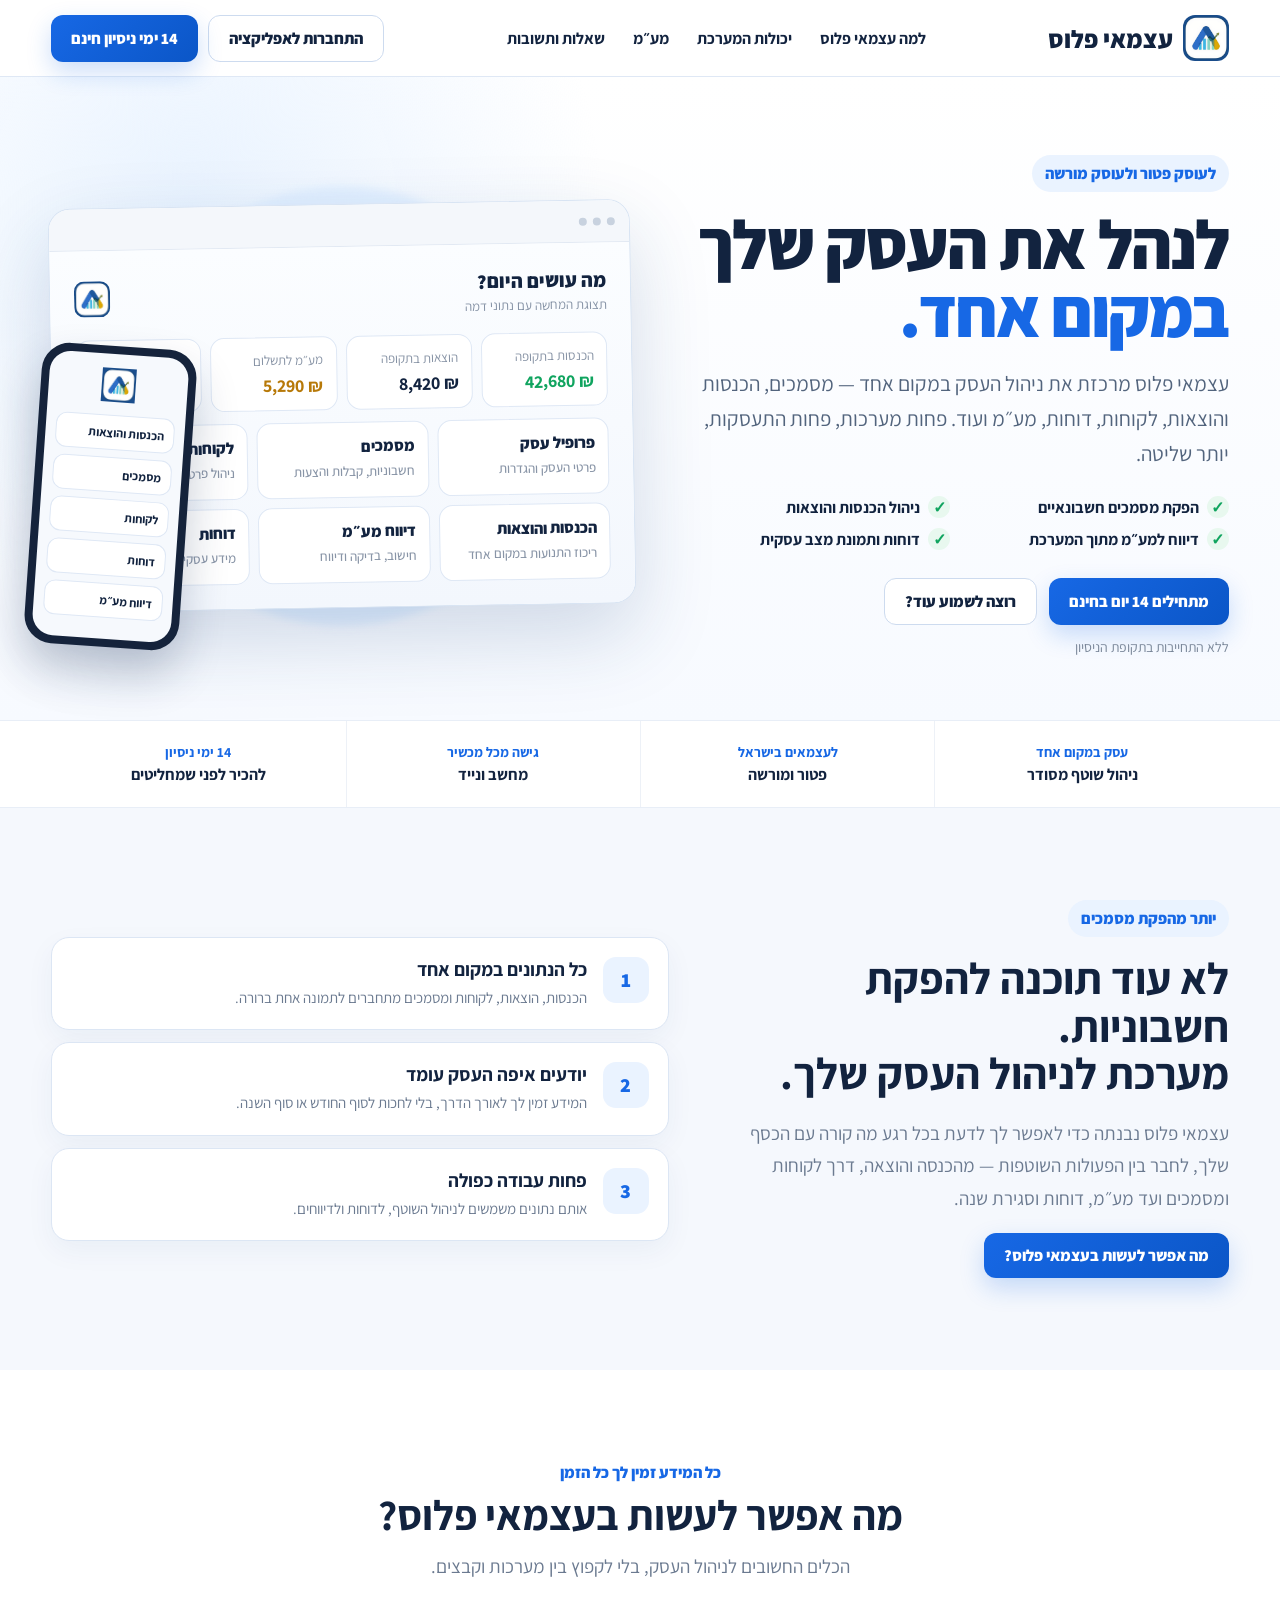
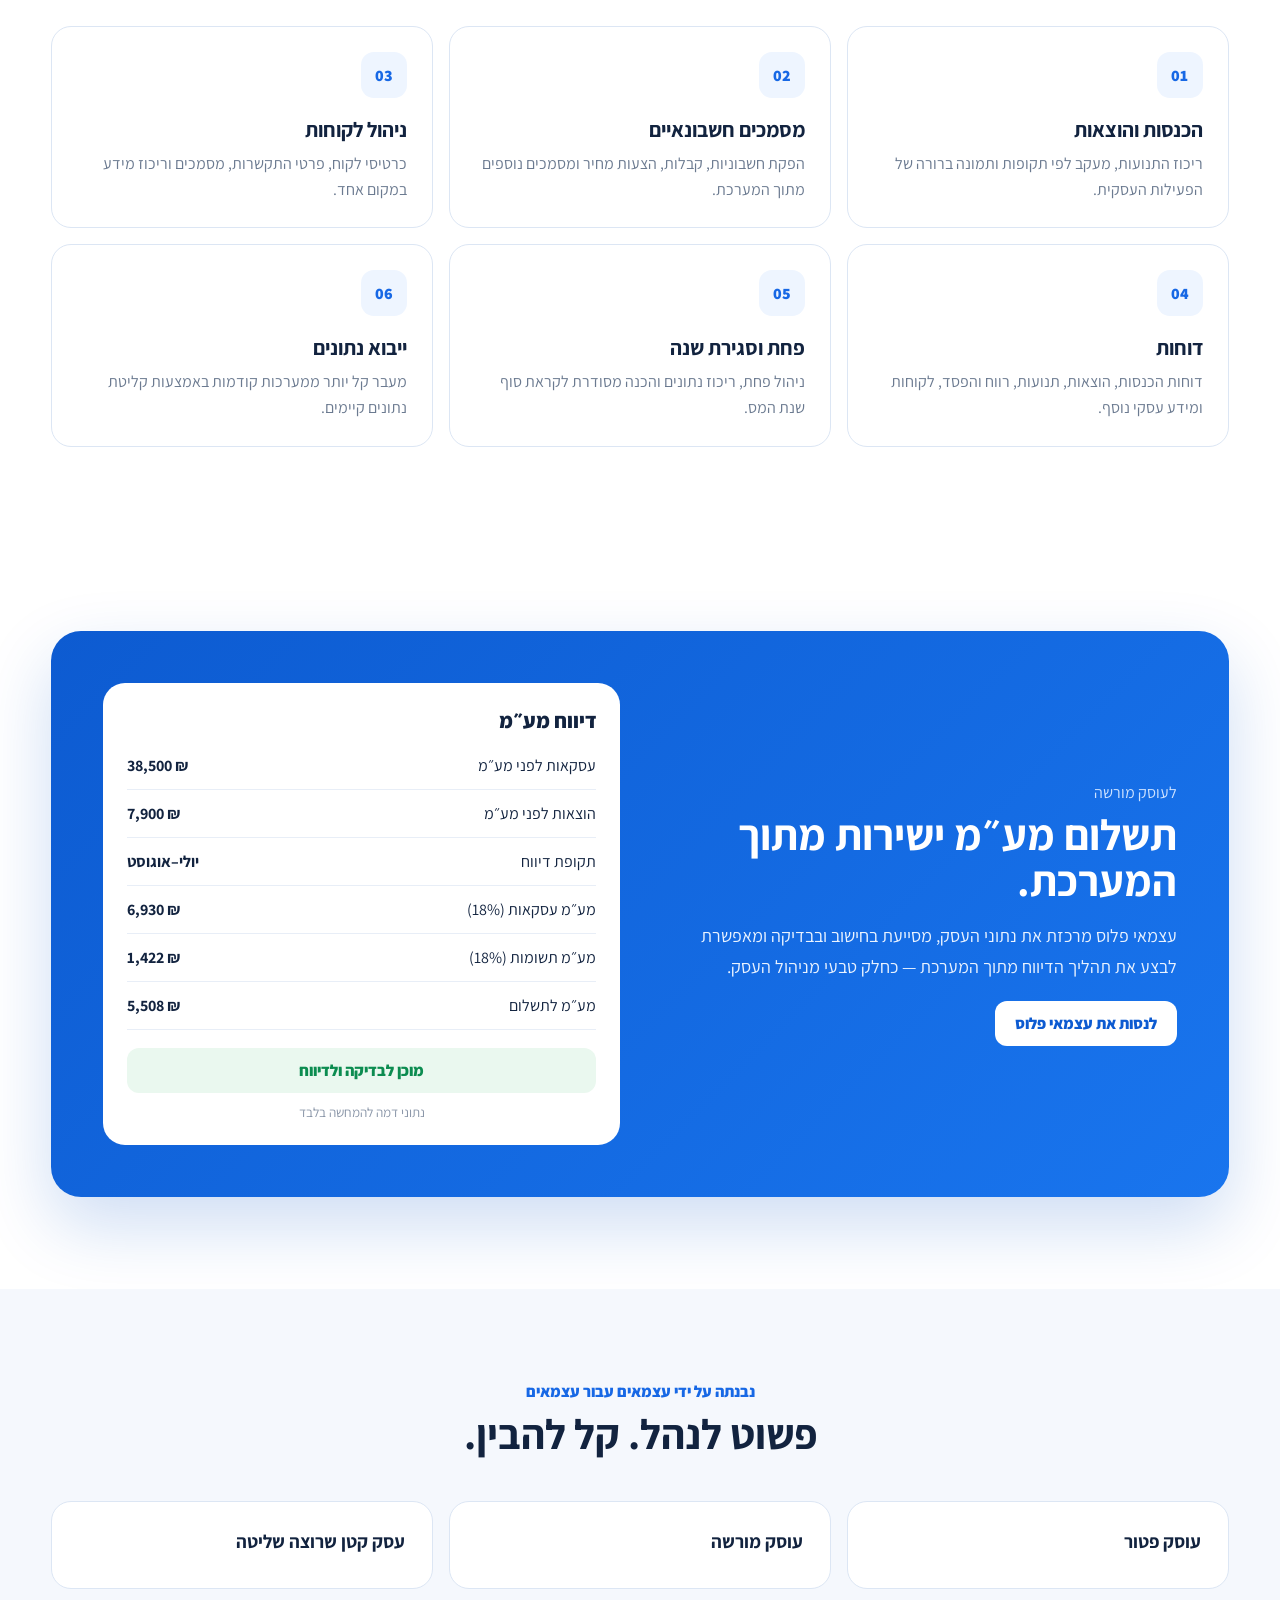
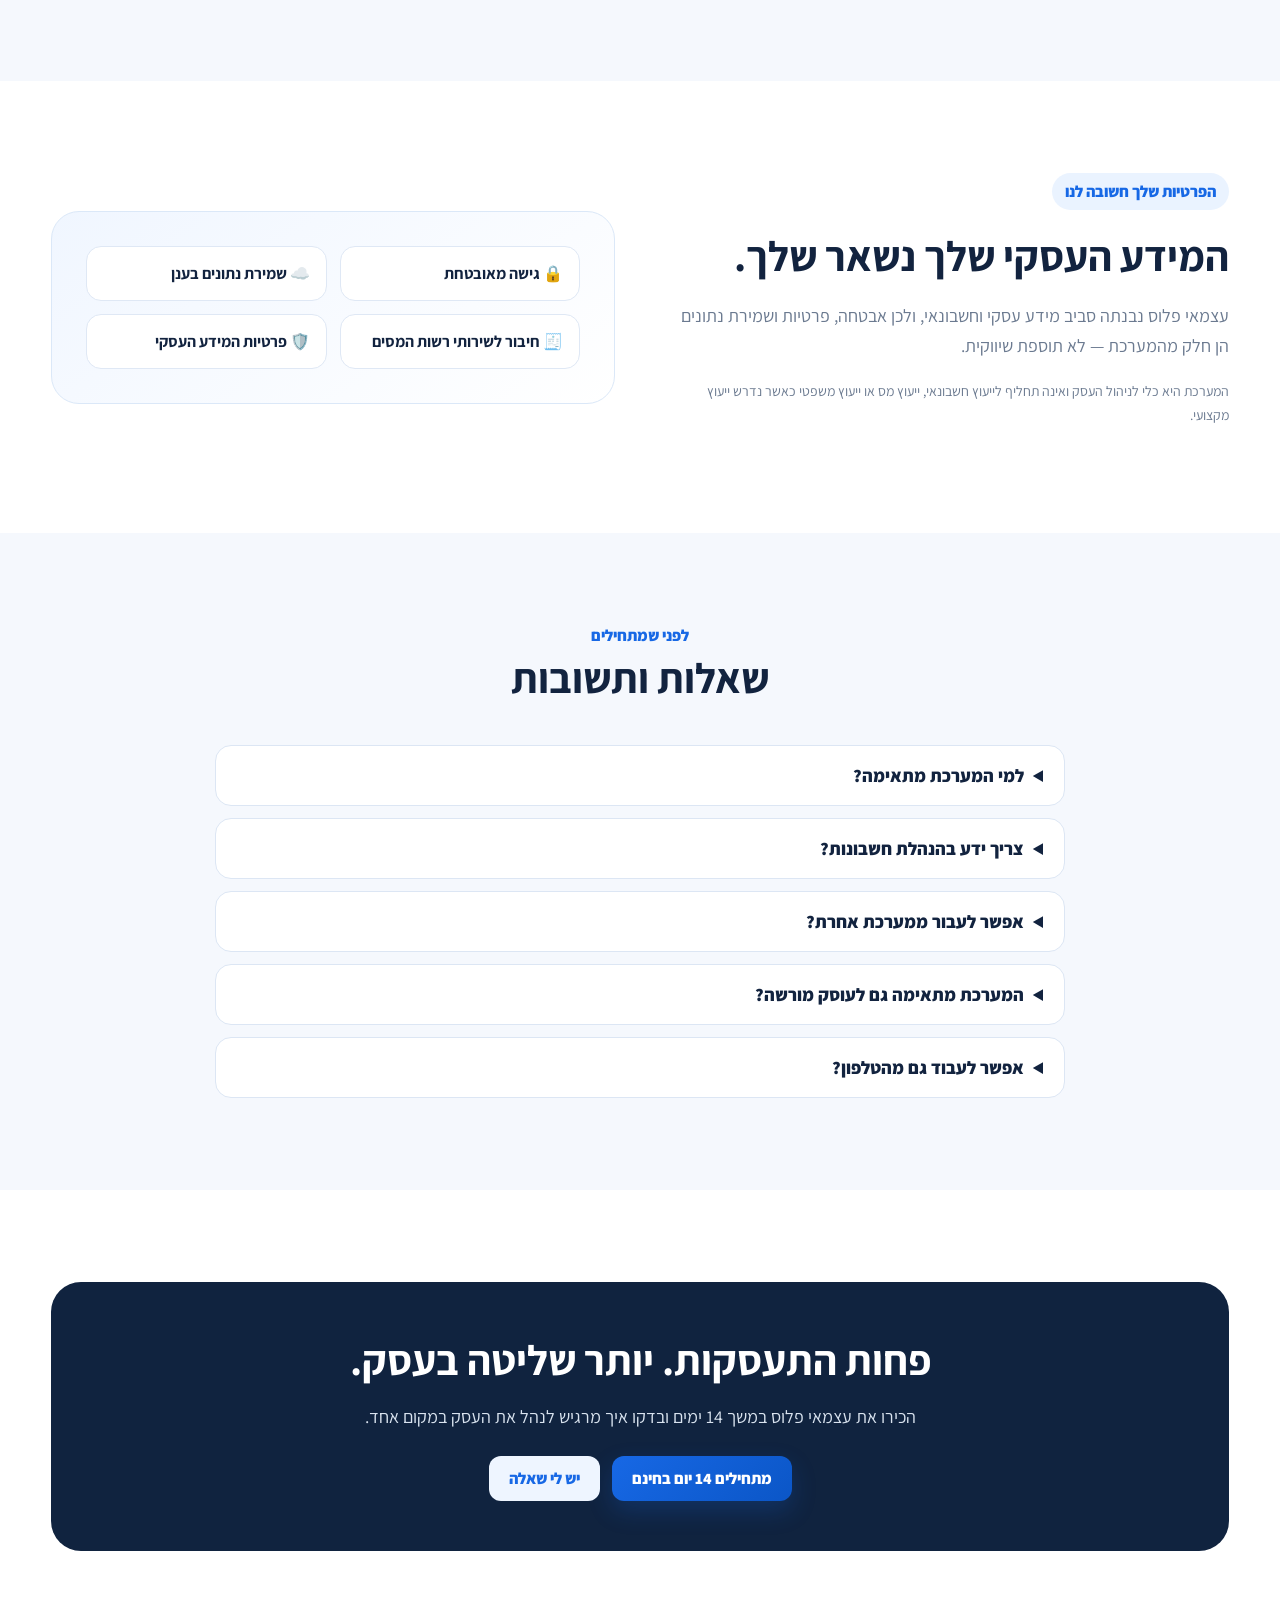
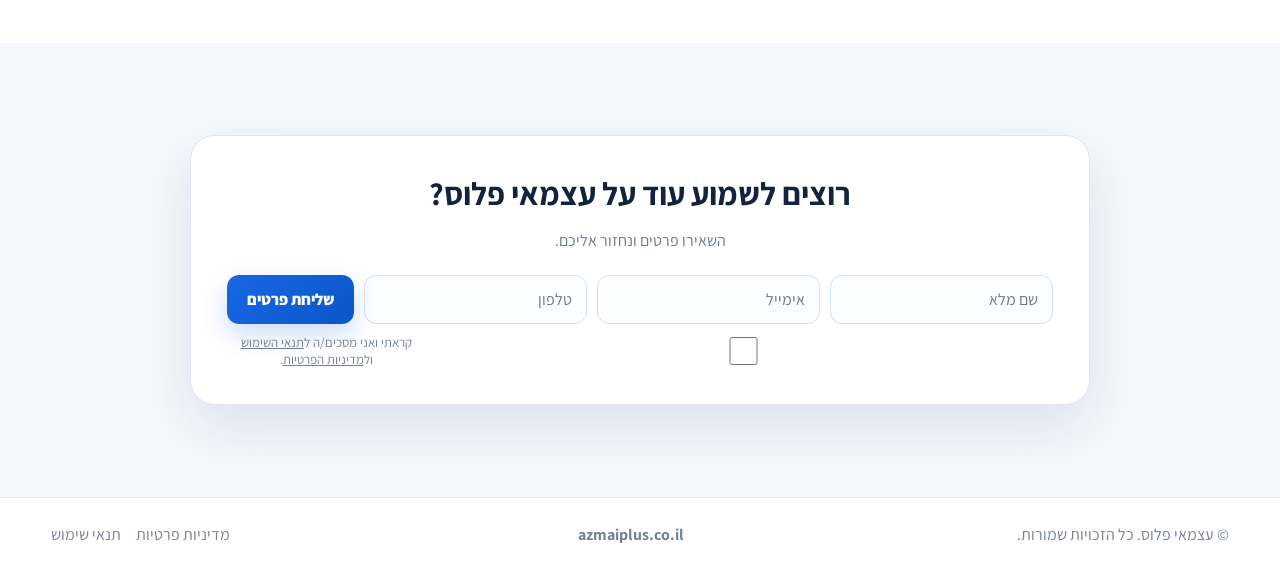
==== index.html @ 8a8e5b95 "Update index.html" ====
<!DOCTYPE html>
<html lang="he" dir="rtl">
<head>
  <meta charset="UTF-8" />
  <meta name="viewport" content="width=device-width, initial-scale=1.0" />
  <title>עצמאי פלוס | לנהל את העסק במקום אחד</title>
  <meta name="description" content="עצמאי פלוס היא מערכת לניהול העסק לעצמאים: הכנסות והוצאות, מסמכים, לקוחות, דוחות, מע״מ, פחת וסגירת שנה — במקום אחד." />
  <link rel="icon" type="image/png" href="assets/azmaiplus-logo.png" />
  <link rel="apple-touch-icon" href="assets/azmaiplus-logo.png" />
  <style>
    @import url('https://fonts.googleapis.com/css2?family=Assistant:wght@400;500;600;700;800&display=swap');
    :root{--blue:#1768e5;--blue2:#0b56c7;--navy:#12233f;--muted:#6b7a90;--bg:#f5f8fd;--soft:#eef5ff;--line:#dce6f4;--green:#10a45f;--yellow:#f5b51b;--white:#fff;--shadow:0 22px 60px rgba(24,65,125,.12);--radius:24px}
    *{box-sizing:border-box} html{scroll-behavior:smooth} body{margin:0;font-family:"Assistant",Arial,sans-serif;color:var(--navy);background:#fff} a{text-decoration:none;color:inherit} button,input{font:inherit}.container{width:min(1180px,92%);margin:auto}
    header{position:sticky;top:0;z-index:40;background:rgba(255,255,255,.94);backdrop-filter:blur(14px);border-bottom:1px solid rgba(220,230,244,.9)}
    .nav{height:76px;display:flex;align-items:center;justify-content:space-between;gap:22px}.brand{display:flex;align-items:center;gap:10px;font-size:25px;font-weight:800}.brand img{width:46px;height:46px;border-radius:12px}.nav-links{display:flex;gap:28px;font-weight:700}.nav-actions{display:flex;gap:10px}.btn{border:0;border-radius:12px;padding:12px 20px;font-weight:800;display:inline-flex;align-items:center;justify-content:center;cursor:pointer;transition:.2s}.btn:hover{transform:translateY(-1px)}.btn-blue{background:linear-gradient(135deg,var(--blue),var(--blue2));color:#fff;box-shadow:0 10px 24px rgba(23,104,229,.22)}.btn-outline{border:1px solid #cddbef;background:#fff;color:var(--navy)}.btn-light{background:#eef5ff;color:var(--blue)}
    .hero{padding:78px 0 64px;background:radial-gradient(circle at 15% 20%,#e9f3ff 0,transparent 34%),linear-gradient(180deg,#fff,#f7faff)}.hero-grid{display:grid;grid-template-columns:1fr 1.08fr;align-items:center;gap:56px}.eyebrow{display:inline-flex;padding:8px 13px;border-radius:999px;background:#eaf3ff;color:var(--blue);font-weight:800;margin-bottom:18px}.hero h1{font-size:clamp(46px,5.4vw,76px);line-height:.98;letter-spacing:-1.7px;margin:0 0 22px;font-weight:800}.hero h1 span{color:var(--blue)}.lead{font-size:21px;line-height:1.65;color:#52647d;margin:0 0 24px;max-width:650px}.hero-points{display:grid;grid-template-columns:1fr 1fr;gap:10px 18px;margin:25px 0}.hero-points div{font-weight:700}.hero-points div:before{content:"✓";display:inline-grid;place-items:center;width:22px;height:22px;border-radius:50%;background:#e8f8ef;color:var(--green);margin-left:8px}.hero-actions{display:flex;gap:12px;flex-wrap:wrap;margin-top:28px}.micro{font-size:14px;color:#7a8799;margin-top:13px}
    .product-stage{position:relative;min-height:490px;display:grid;place-items:center}.glow{position:absolute;width:440px;height:440px;border-radius:50%;background:#dcecff;filter:blur(4px);opacity:.75}.browser{position:relative;width:100%;background:#fff;border:1px solid #d8e4f3;border-radius:22px;box-shadow:0 32px 80px rgba(27,65,121,.18);overflow:hidden;transform:rotate(-1deg)}.browser-top{height:42px;background:#f4f7fb;border-bottom:1px solid #e2e9f3;display:flex;align-items:center;gap:6px;padding:0 14px}.dot{width:8px;height:8px;border-radius:50%;background:#c8d2df}.app-demo{padding:24px;background:linear-gradient(180deg,#fbfdff,#f3f7fd)}.app-head{display:flex;justify-content:space-between;align-items:center;margin-bottom:18px}.app-title{font-size:20px;font-weight:800}.app-logo{width:36px;height:36px;border-radius:10px}.stats{display:grid;grid-template-columns:repeat(4,1fr);gap:9px;margin-bottom:12px}.stat,.demo-card{background:#fff;border:1px solid #dfe8f5;border-radius:14px;padding:13px}.stat small{display:block;color:#8793a5;margin-bottom:5px}.stat strong{font-size:18px}.green{color:var(--green)}.orange{color:#b77908}.demo-grid{display:grid;grid-template-columns:repeat(3,1fr);gap:9px}.demo-card{min-height:76px;font-weight:800}.demo-card small{display:block;font-weight:500;color:#8995a7;margin-top:5px}.phone{position:absolute;left:-18px;bottom:4px;width:155px;background:#15233b;border-radius:28px;padding:8px;box-shadow:0 24px 45px rgba(20,43,80,.24);transform:rotate(4deg)}.phone-screen{background:#f6f9fd;border-radius:21px;padding:14px 10px;min-height:285px}.phone-logo{width:34px;display:block;margin:0 auto 13px}.phone-card{background:#fff;border:1px solid #dfe8f5;border-radius:11px;padding:9px;margin:7px 0;font-size:12px;font-weight:700}
    .trust-strip{border-top:1px solid #e8eef7;border-bottom:1px solid #e8eef7;background:#fff}.trust-grid{display:grid;grid-template-columns:repeat(4,1fr)}.trust-item{padding:22px 16px;text-align:center;font-weight:700;border-left:1px solid #edf1f7}.trust-item:last-child{border-left:0}.trust-item b{display:block;color:var(--blue);font-size:14px;margin-bottom:3px}
    section.content{padding:92px 0}.soft{background:var(--bg)}.section-head{text-align:center;max-width:760px;margin:0 auto 44px}.section-head .kicker{color:var(--blue);font-weight:800}.section-head h2{font-size:42px;line-height:1.12;margin:8px 0 13px}.section-head p{font-size:19px;line-height:1.65;color:var(--muted);margin:0}
    .difference{display:grid;grid-template-columns:.9fr 1.1fr;gap:55px;align-items:center}.difference h2{font-size:44px;line-height:1.08;margin:0 0 18px}.difference p{font-size:19px;color:var(--muted);line-height:1.7}.flow{display:grid;gap:12px}.flow-item{display:flex;gap:16px;align-items:flex-start;padding:19px;background:#fff;border:1px solid var(--line);border-radius:18px;box-shadow:0 10px 28px rgba(23,66,127,.05)}.flow-icon{width:46px;height:46px;flex:0 0 46px;border-radius:13px;background:#eaf3ff;color:var(--blue);display:grid;place-items:center;font-size:20px;font-weight:800}.flow-item h3{margin:0 0 4px;font-size:19px}.flow-item p{margin:0;font-size:15px}
    .features-grid{display:grid;grid-template-columns:repeat(3,1fr);gap:16px}.feature{background:#fff;border:1px solid var(--line);border-radius:20px;padding:25px;min-height:175px;transition:.2s}.feature:hover{transform:translateY(-3px);box-shadow:0 18px 40px rgba(25,68,130,.09)}.feature-icon{width:46px;height:46px;border-radius:13px;background:#eef5ff;color:var(--blue);display:grid;place-items:center;font-weight:800;margin-bottom:18px}.feature h3{margin:0 0 8px;font-size:21px}.feature p{margin:0;color:var(--muted);line-height:1.6}
    .vat{background:linear-gradient(135deg,#0d5bd1,#1975ee);color:#fff;border-radius:30px;padding:52px;display:grid;grid-template-columns:1fr 1fr;gap:40px;align-items:center;box-shadow:0 28px 70px rgba(11,86,199,.2)}.vat .kicker{color:#cfe3ff}.vat h2{font-size:43px;line-height:1.08;margin:8px 0 16px}.vat p{font-size:18px;line-height:1.7;color:#eaf3ff}.vat-card{background:#fff;color:var(--navy);border-radius:22px;padding:24px}.vat-row{display:flex;justify-content:space-between;padding:13px 0;border-bottom:1px solid #e8eef7}.vat-row:last-child{border:0}.vat-status{margin-top:18px;padding:12px;border-radius:12px;background:#eaf8ef;color:#0c8c50;font-weight:800;text-align:center}
    .audience{display:grid;grid-template-columns:repeat(3,1fr);gap:16px}.audience-card{padding:27px;border:1px solid var(--line);border-radius:20px;background:#fff}.audience-card h3{margin:0 0 8px}.audience-card p{color:var(--muted);line-height:1.6;margin:0}
    .security{display:grid;grid-template-columns:1fr 1fr;gap:50px;align-items:center}.security-panel{background:linear-gradient(145deg,#f0f6ff,#fff);border:1px solid #dbe8f8;border-radius:28px;padding:34px}.security-list{display:grid;grid-template-columns:1fr 1fr;gap:13px}.security-pill{background:#fff;border:1px solid #dfe8f5;border-radius:15px;padding:16px;font-weight:700}.security h2{font-size:42px;margin:0 0 15px}.security p{font-size:18px;line-height:1.7;color:var(--muted)}
    .faq-list{max-width:850px;margin:auto;display:grid;gap:12px}.faq-list details{background:#fff;border:1px solid var(--line);border-radius:16px;padding:18px 21px}.faq-list summary{cursor:pointer;font-size:18px;font-weight:800}.faq-list p{color:var(--muted);line-height:1.65;margin-bottom:0}
    .cta{background:#10233f;color:#fff;border-radius:30px;padding:50px;text-align:center}.cta h2{font-size:42px;margin:0 0 12px}.cta p{color:#d9e3ef;font-size:18px}.cta .hero-actions{justify-content:center}
    .lead-box{max-width:900px;margin:auto;background:#fff;border:1px solid var(--line);border-radius:25px;padding:36px;box-shadow:var(--shadow);text-align:center}.lead-box h2{font-size:32px;margin:0 0 8px}.lead-box p{color:var(--muted)}.form{display:grid;grid-template-columns:1fr 1fr 1fr auto;gap:10px;margin-top:24px}.form input{width:100%;border:1px solid #d6e1ef;border-radius:12px;padding:13px 14px;background:#fbfdff}.consent{grid-column:1/-1;display:flex;gap:8px;justify-content:center;font-size:13px;color:#738198}.consent a{text-decoration:underline;cursor:pointer}.form-status{grid-column:1/-1;display:none;padding:12px;border-radius:10px}.ok{background:#eaf8ef;color:#087844}.err{background:#fff0f0;color:#b42929}
    footer{border-top:1px solid #e5ecf5;padding:26px 0;color:#748195}.footer-row{display:flex;justify-content:space-between;align-items:center;gap:20px}.footer-row a{margin-right:15px;cursor:pointer}
    .modal{position:fixed;inset:0;background:rgba(10,25,50,.55);display:none;align-items:center;justify-content:center;padding:20px;z-index:100}.modal.open{display:flex}.modal-box{background:#fff;width:min(820px,96%);max-height:88vh;overflow:auto;border-radius:20px;padding:28px}.modal-top{display:flex;justify-content:space-between;align-items:center;border-bottom:1px solid #e4eaf2;padding-bottom:12px}.close{border:0;background:#edf2f8;width:36px;height:36px;border-radius:50%;font-size:24px;cursor:pointer}.legal{line-height:1.75;color:#43536a}.legal h3{color:var(--navy);margin-top:24px}
    @media(max-width:900px){.nav-links{display:none}.nav-actions .btn-outline{display:none}.hero{padding-top:48px}.hero-grid,.difference,.vat,.security{grid-template-columns:1fr}.hero-text{text-align:center}.hero-points{max-width:560px;margin:24px auto;text-align:right}.hero-actions{justify-content:center}.product-stage{min-height:420px}.features-grid,.audience{grid-template-columns:1fr 1fr}.trust-grid{grid-template-columns:1fr 1fr}.trust-item:nth-child(2){border-left:0}.form{grid-template-columns:1fr 1fr}.form button{grid-column:1/-1}.phone{left:2px}.vat{padding:36px}.section-head h2,.difference h2,.vat h2,.security h2{font-size:36px}}
    @media(max-width:600px){.container{width:min(94%,1180px)}.nav{height:68px}.brand span{display:none}.brand img{width:42px;height:42px}.nav-actions .btn-blue{font-size:14px;padding:10px 13px}.hero h1{font-size:46px}.lead{font-size:18px}.hero-points{grid-template-columns:1fr}.browser{transform:none}.product-stage{min-height:365px}.phone{width:120px;bottom:-10px}.phone-screen{min-height:220px}.stats{grid-template-columns:1fr 1fr}.demo-grid{grid-template-columns:1fr 1fr}.demo-card:nth-child(3){display:none}.trust-grid,.features-grid,.audience,.security-list{grid-template-columns:1fr}.trust-item{border-left:0;border-bottom:1px solid #edf1f7}.form{grid-template-columns:1fr}.form button{grid-column:auto}.consent{grid-column:auto}.cta,.lead-box{padding:28px 20px}.cta h2{font-size:34px}.section-head h2{font-size:34px}section.content{padding:68px 0}.footer-row{flex-direction:column;text-align:center}}
  </style>
</head>
<body>
<header>
  <div class="container nav">
    <a class="brand" href="#"><img src="assets/azmaiplus-logo.png" alt="עצמאי פלוס"><span>עצמאי פלוס</span></a>
    <nav class="nav-links"><a href="#why">למה עצמאי פלוס</a><a href="#features">יכולות המערכת</a><a href="#vat">מע״מ</a><a href="#faq">שאלות ותשובות</a></nav>
    <div class="nav-actions"><a class="btn btn-outline" href="https://app.azmaiplus.co.il">התחברות לאפליקציה</a><a class="btn btn-blue" href="https://app.azmaiplus.co.il">14 ימי ניסיון חינם</a></div>
  </div>
</header>

<main>
<section class="hero">
  <div class="container hero-grid">
    <div class="hero-text">
      <div class="eyebrow">לעוסק פטור ולעוסק מורשה</div>
      <h1>לנהל את העסק שלך<br><span>במקום אחד.</span></h1>
      <p class="lead">עצמאי פלוס מרכזת את ניהול העסק במקום אחד — מסמכים, הכנסות והוצאות, לקוחות, דוחות, מע״מ ועוד. פחות מערכות, פחות התעסקות, יותר שליטה.</p>
      <div class="hero-points"><div>הפקת מסמכים חשבונאיים</div><div>ניהול הכנסות והוצאות</div><div>דיווח למע״מ מתוך המערכת</div><div>דוחות ותמונת מצב עסקית</div></div>
      <div class="hero-actions"><a class="btn btn-blue" href="https://app.azmaiplus.co.il">מתחילים 14 יום בחינם</a><a class="btn btn-outline" href="#contact">רוצה לשמוע עוד?</a></div>
      <div class="micro">ללא התחייבות בתקופת הניסיון</div>
    </div>
    <div class="product-stage">
      <div class="glow"></div>
      <div class="browser">
        <div class="browser-top"><i class="dot"></i><i class="dot"></i><i class="dot"></i></div>
        <div class="app-demo">
          <div class="app-head"><div><div class="app-title">מה עושים היום?</div><small style="color:#8592a5">תצוגת המחשה עם נתוני דמה</small></div><img class="app-logo" src="assets/azmaiplus-logo.png" alt=""></div>
          <div class="stats"><div class="stat"><small>הכנסות בתקופה</small><strong class="green">₪ 42,680</strong></div><div class="stat"><small>הוצאות בתקופה</small><strong>₪ 8,420</strong></div><div class="stat"><small>מע״מ לתשלום</small><strong class="orange">₪ 5,290</strong></div><div class="stat"><small>רווח משוער</small><strong class="green">₪ 34,260</strong></div></div>
          <div class="demo-grid"><div class="demo-card">פרופיל עסק<small>פרטי העסק והגדרות</small></div><div class="demo-card">מסמכים<small>חשבוניות, קבלות והצעות</small></div><div class="demo-card">לקוחות<small>ניהול פרטים ומסמכים</small></div><div class="demo-card">הכנסות והוצאות<small>ריכוז התנועות במקום אחד</small></div><div class="demo-card">דיווח מע״מ<small>חישוב, בדיקה ודיווח</small></div><div class="demo-card">דוחות<small>מידע עסקי להחלטות</small></div></div>
        </div>
      </div>
      <div class="phone"><div class="phone-screen"><img class="phone-logo" src="assets/azmaiplus-logo.png" alt=""><div class="phone-card">הכנסות והוצאות</div><div class="phone-card">מסמכים</div><div class="phone-card">לקוחות</div><div class="phone-card">דוחות</div><div class="phone-card">דיווח מע״מ</div></div></div>
    </div>
  </div>
</section>

<div class="trust-strip"><div class="container trust-grid"><div class="trust-item"><b>עסק במקום אחד</b>ניהול שוטף מסודר</div><div class="trust-item"><b>לעצמאים בישראל</b>פטור ומורשה</div><div class="trust-item"><b>גישה מכל מכשיר</b>מחשב ונייד</div><div class="trust-item"><b>14 ימי ניסיון</b>להכיר לפני שמחליטים</div></div></div>

<section id="why" class="content soft"><div class="container difference">
  <div><div class="eyebrow">יותר מהפקת מסמכים</div><h2>לא עוד תוכנה להפקת חשבוניות.<br>מערכת לניהול העסק שלך.</h2><p>עצמאי פלוס נבנתה כדי לאפשר לך לדעת בכל רגע מה קורה עם הכסף שלך, לחבר בין הפעולות השוטפות — מהכנסה והוצאה, דרך לקוחות ומסמכים ועד מע״מ, דוחות וסגירת שנה.</p><a class="btn btn-blue" href="#features">מה אפשר לעשות בעצמאי פלוס?</a></div>
  <div class="flow"><div class="flow-item"><div class="flow-icon">1</div><div><h3>כל הנתונים במקום אחד</h3><p>הכנסות, הוצאות, לקוחות ומסמכים מתחברים לתמונה אחת ברורה.</p></div></div><div class="flow-item"><div class="flow-icon">2</div><div><h3>יודעים איפה העסק עומד</h3><p>המידע זמין לך לאורך הדרך, בלי לחכות לסוף החודש או סוף השנה.</p></div></div><div class="flow-item"><div class="flow-icon">3</div><div><h3>פחות עבודה כפולה</h3><p>אותם נתונים משמשים לניהול השוטף, לדוחות ולדיווחים.</p></div></div></div>
</div></section>

<section id="features" class="content"><div class="container">
  <div class="section-head"><div class="kicker">כל המידע זמין לך כל הזמן</div><h2>מה אפשר לעשות בעצמאי פלוס?</h2><p>הכלים החשובים לניהול העסק, בלי לקפוץ בין מערכות וקבצים.</p></div>
  <div class="features-grid">
    <div class="feature"><div class="feature-icon">01</div><h3>הכנסות והוצאות</h3><p>ריכוז התנועות, מעקב לפי תקופות ותמונה ברורה של הפעילות העסקית.</p></div>
    <div class="feature"><div class="feature-icon">02</div><h3>מסמכים חשבונאיים</h3><p>הפקת חשבוניות, קבלות, הצעות מחיר ומסמכים נוספים מתוך המערכת.</p></div>
    <div class="feature"><div class="feature-icon">03</div><h3>ניהול לקוחות</h3><p>כרטיסי לקוח, פרטי התקשרות, מסמכים וריכוז מידע במקום אחד.</p></div>
    <div class="feature"><div class="feature-icon">04</div><h3>דוחות</h3><p>דוחות הכנסות, הוצאות, תנועות, רווח והפסד, לקוחות ומידע עסקי נוסף.</p></div>
    <div class="feature"><div class="feature-icon">05</div><h3>פחת וסגירת שנה</h3><p>ניהול פחת, ריכוז נתונים והכנה מסודרת לקראת סוף שנת המס.</p></div>
    <div class="feature"><div class="feature-icon">06</div><h3>ייבוא נתונים</h3><p>מעבר קל יותר ממערכות קודמות באמצעות קליטת נתונים קיימים.</p></div>
  </div>
</div></section>

<section id="vat" class="content"><div class="container"><div class="vat">
  <div><div class="kicker">לעוסק מורשה</div><h2>תשלום מע״מ ישירות מתוך המערכת.</h2><p>עצמאי פלוס מרכזת את נתוני העסק, מסייעת בחישוב ובבדיקה ומאפשרת לבצע את תהליך הדיווח מתוך המערכת — כחלק טבעי מניהול העסק.</p><a class="btn" style="background:#fff;color:#0d5bd1" href="https://app.azmaiplus.co.il">לנסות את עצמאי פלוס</a></div>
  <div class="vat-card"><div style="font-size:21px;font-weight:800;margin-bottom:8px">דיווח מע״מ</div><div class="vat-row"><span>עסקאות לפני מע״מ</span><strong>₪ 38,500</strong></div><div class="vat-row"><span>הוצאות לפני מע״מ</span><strong>₪ 7,900</strong></div><div class="vat-row"><span>תקופת דיווח</span><strong>יולי–אוגוסט</strong></div><div class="vat-row"><span>מע״מ עסקאות (18%)</span><strong>₪ 6,930</strong></div><div class="vat-row"><span>מע״מ תשומות (18%)</span><strong>₪ 1,422</strong></div><div class="vat-row"><span>מע״מ לתשלום</span><strong>₪ 5,508</strong></div><div class="vat-status">מוכן לבדיקה ולדיווח</div><small style="display:block;color:#8a96a8;text-align:center;margin-top:10px">נתוני דמה להמחשה בלבד</small></div>
</div></div></section>

<section class="content soft"><div class="container">
  <div class="section-head"><div class="kicker">נבנתה על ידי עצמאים עבור עצמאים</div><h2>פשוט לנהל. קל להבין.</h2></div>
  <div class="audience"><div class="audience-card"><h3>עוסק פטור</h3></div><div class="audience-card"><h3>עוסק מורשה</h3></div><div class="audience-card"><h3>עסק קטן שרוצה שליטה</h3></div></div>
</div></section>

<section class="content"><div class="container security">
  <div><div class="eyebrow">הפרטיות שלך חשובה לנו</div><h2>המידע העסקי שלך נשאר שלך.</h2><p>עצמאי פלוס נבנתה סביב מידע עסקי וחשבונאי, ולכן אבטחה, פרטיות ושמירת נתונים הן חלק מהמערכת — לא תוספת שיווקית.</p><p style="font-size:14px">המערכת היא כלי לניהול העסק ואינה תחליף לייעוץ חשבונאי, ייעוץ מס או ייעוץ משפטי כאשר נדרש ייעוץ מקצועי.</p></div>
  <div class="security-panel"><div class="security-list"><div class="security-pill">🔒 גישה מאובטחת</div><div class="security-pill">☁️ שמירת נתונים בענן</div><div class="security-pill">🧾 חיבור לשירותי רשות המסים</div><div class="security-pill">🛡️ פרטיות המידע העסקי</div></div></div>
</div></section>

<section id="faq" class="content soft"><div class="container">
  <div class="section-head"><div class="kicker">לפני שמתחילים</div><h2>שאלות ותשובות</h2></div>
  <div class="faq-list">
    <details><summary>למי המערכת מתאימה?</summary><p>לעוסקים פטורים, עוסקים מורשים ובעלי עסקים קטנים שרוצים לרכז ולנהל את הפעילות העסקית במקום אחד.</p></details>
    <details><summary>צריך ידע בהנהלת חשבונות?</summary><p>המערכת נבנתה בשפה פשוטה כדי לאפשר לעצמאים לנהל את הפעולות השוטפות בצורה ברורה. במקרים שבהם נדרש ייעוץ מקצועי, מומלץ כמובן להיעזר באיש מקצוע מתאים.</p></details>
    <details><summary>אפשר לעבור ממערכת אחרת?</summary><p>כן. עצמאי פלוס כוללת אפשרויות ייבוא שנועדו להקל על מעבר עם נתונים קיימים, במקום להתחיל הכול מחדש.</p></details>
    <details><summary>המערכת מתאימה גם לעוסק מורשה?</summary><p>כן. לצד ניהול הכנסות, הוצאות, לקוחות ומסמכים, קיימים גם כלים המיועדים לעבודה עם מע״מ ודוחות.</p></details>
    <details><summary>אפשר לעבוד גם מהטלפון?</summary><p>כן. המערכת מותאמת לעבודה מהמחשב ומהנייד, כך שאפשר לגשת לעסק גם כשלא יושבים מול המחשב.</p></details>
  </div>
</div></section>

<section class="content"><div class="container"><div class="cta"><h2>פחות התעסקות. יותר שליטה בעסק.</h2><p>הכירו את עצמאי פלוס במשך 14 ימים ובדקו איך מרגיש לנהל את העסק במקום אחד.</p><div class="hero-actions"><a class="btn btn-blue" href="https://app.azmaiplus.co.il">מתחילים 14 יום בחינם</a><a class="btn btn-light" href="#contact">יש לי שאלה</a></div></div></div></section>

<section id="contact" class="content soft"><div class="container"><div class="lead-box">
  <h2>רוצים לשמוע עוד על עצמאי פלוס?</h2><p>השאירו פרטים ונחזור אליכם.</p>
  <form class="form" id="leadForm">
    <input name="name" placeholder="שם מלא" required><input name="email" type="email" placeholder="אימייל" required><input name="phone" placeholder="טלפון"><button class="btn btn-blue" type="submit">שליחת פרטים</button>
    <label class="consent"><input type="checkbox" name="agree" required><span>קראתי ואני מסכים/ה ל<a data-modal="terms">תנאי השימוש</a> ול<a data-modal="privacy">מדיניות הפרטיות</a>.</span></label>
    <div class="form-status ok" id="formOk">הפרטים נשלחו בהצלחה. נחזור אליכם בהקדם.</div><div class="form-status err" id="formErr">לא הצלחנו לשלוח את הפרטים כרגע. אפשר לפנות אלינו במייל: azmaiplusapp@gmail.com</div>
  </form>
</div></div></section>
</main>

<footer><div class="container footer-row"><div>© עצמאי פלוס. כל הזכויות שמורות.</div><strong>azmaiplus.co.il</strong><div><a data-modal="privacy">מדיניות פרטיות</a><a data-modal="terms">תנאי שימוש</a></div></div></footer>

  <div class="modal" id="privacyModal" aria-hidden="true">
    <div class="modal-box">
      <div class="modal-top">
        <h2>מדיניות פרטיות – עצמאי פלוס</h2>
        <button class="close" data-close>×</button>
      </div>

      <div class="legal">
        <p>עודכן לאחרונה: יוני 2026</p>
        <p>עצמאי פלוס מכבדת את פרטיות המשתמשים ופועלת לשמירה על המידע הנמסר באמצעות האתר והאפליקציה.</p>

        <h3>איזה מידע נאסף?</h3>
        <p>בעת השארת פרטים באתר או הרשמה לאפליקציה, ייתכן שנאסוף שם מלא, כתובת דואר אלקטרוני, מספר טלפון, פרטי עסק ומידע הנמסר באופן יזום על ידי המשתמש.</p>
        <p>בנוסף, ייתכן שייאסף מידע טכני כגון כתובת IP, סוג דפדפן, מערכת הפעלה ונתוני שימוש באתר ובאפליקציה.</p>

        <h3>מטרות השימוש במידע</h3>
        <ul>
          <li>יצירת קשר עם מתעניינים בשירות.</li>
          <li>מתן שירותי האפליקציה.</li>
          <li>תמיכה טכנית ושירות לקוחות.</li>
          <li>שיפור חוויית המשתמש.</li>
          <li>עמידה בדרישות חוקיות ורגולטוריות.</li>
        </ul>

        <h3>שמירת מידע</h3>
        <p>המידע נשמר במערכות מאובטחות ובספקי ענן מקובלים, לרבות Firebase ושירותים טכנולוגיים נלווים.</p>

        <h3>העברת מידע לצדדים שלישיים</h3>
        <p>המידע לא יימכר ולא יועבר לגורמים חיצוניים למטרות שיווקיות. ייתכן שייעשה שימוש בספקי שירות חיצוניים לצורך תפעול האתר, האפליקציה, שליחת הודעות או אחסון מידע.</p>

        <h3>אבטחת מידע</h3>
        <p>נעשים מאמצים סבירים ומקובלים לאבטחת המידע, אולם אין אפשרות להבטיח אבטחה מוחלטת.</p>

        <h3>יצירת קשר</h3>
        <p>לשאלות בנושא פרטיות ניתן לפנות אל: azmaiplusapp@gmail.com</p>
      </div>
    </div>
  </div>

  <div class="modal" id="termsModal" aria-hidden="true">
    <div class="modal-box">
      <div class="modal-top">
        <h2>תנאי שימוש – עצמאי פלוס</h2>
        <button class="close" data-close>×</button>
      </div>

      <div class="legal">
        <p>עודכן לאחרונה: יוני 2026</p>
        <p>השימוש באתר ובאפליקציה מהווה הסכמה לתנאי שימוש אלו.</p>

        <h3>מטרת השירות</h3>
        <p>עצמאי פלוס היא מערכת לניהול עסק המיועדת לעוסקים פטורים, עוסקים מורשים ובעלי עסקים קטנים. המערכת מאפשרת ניהול הכנסות והוצאות, הפקת מסמכים חשבונאיים, ניהול לקוחות, מעקב אחר תשלומים והפקת דוחות ונתונים עסקיים.</p>
        <p>המערכת נועדה לסייע בניהול העסק ואינה מהווה ייעוץ חשבונאי, ייעוץ מס, ייעוץ משפטי או תחליף לליווי מקצועי.</p>

        <h3>הרשמה ושימוש במערכת</h3>
        <p>המשתמש מתחייב למסור פרטים נכונים, מלאים ומעודכנים בעת ההרשמה. אין להעביר את פרטי הגישה לחשבון לצדדים שלישיים. המשתמש אחראי לשמירת סיסמתו ולכל פעולה המתבצעת באמצעות חשבונו.</p>

        <h3>תקופת ניסיון</h3>
        <p>המערכת עשויה להציע תקופת ניסיון ללא תשלום. בסיום תקופת הניסיון, הגישה לפעולות מסוימות במערכת עשויה להיות מוגבלת עד להסדרת מנוי בתשלום. הנתונים שהוזנו למערכת יישמרו גם לאחר סיום תקופת הניסיון, בהתאם למדיניות החברה.</p>

        <h3>אחריות המשתמש</h3>
        <ul>
          <li>המשתמש אחראי לנכונות הנתונים שהוזנו למערכת.</li>
          <li>המשתמש אחראי להפקת מסמכים בהתאם להוראות הדין.</li>
          <li>המשתמש אחראי לדיווחים לרשויות המס ולניהול ספרי העסק כנדרש בחוק.</li>
          <li>עצמאי פלוס אינה אחראית לשגיאות שמקורן בנתונים שהוזנו על ידי המשתמש.</li>
        </ul>

        <h3>גיבוי ושמירת נתונים</h3>
        <p>המערכת עושה מאמצים סבירים לשמירה על הנתונים ולאבטחתם. עם זאת, מומלץ למשתמש לשמור עותקים של מסמכים, דוחות ונתונים חשובים. עצמאי פלוס לא תישא באחריות לאובדן מידע שנגרם כתוצאה מתקלה, שימוש שגוי, שינוי חיצוני או נסיבות שאינן בשליטתה.</p>

        <h3>זמינות השירות</h3>
        <p>החברה עושה מאמצים לספק שירות רציף ותקין. ייתכנו הפסקות זמניות עקב תחזוקה, עדכונים, תקלות תקשורת או גורמים שאינם בשליטת החברה.</p>

        <h3>הגבלת אחריות</h3>
        <p>השימוש במערכת נעשה באחריות המשתמש בלבד. עצמאי פלוס לא תישא באחריות לנזקים ישירים או עקיפים, הפסדי רווחים, אובדן נתונים או כל נזק אחר הנובע מהשימוש במערכת או מהסתמכות על הנתונים המוצגים בה.</p>

        <h3>קניין רוחני</h3>
        <p>כל זכויות הקניין הרוחני באתר, באפליקציה, בעיצוב, בתוכן, בקוד ובמערכת שמורות לבעלי עצמאי פלוס. אין להעתיק, לשכפל, להפיץ או לעשות שימוש מסחרי כלשהו ללא אישור מראש ובכתב.</p>

        <h3>סיום שימוש</h3>
        <p>החברה רשאית להגביל או להפסיק גישה למערכת במקרה של שימוש בלתי חוקי, הפרת תנאי שימוש אלו או פגיעה בפעילות המערכת.</p>

        <h3>שינויים בתנאי השימוש</h3>
        <p>עצמאי פלוס רשאית לעדכן את תנאי השימוש מעת לעת. המשך השימוש במערכת לאחר פרסום העדכון יהווה הסכמה לתנאים המעודכנים.</p>

        <h3>יצירת קשר</h3>
        <p>לשאלות, בקשות או פניות ניתן ליצור קשר באמצעות: azmaiplusapp@gmail.com</p>
      </div>
    </div>
  </div>

  <script>
    const modalMap = {
      privacy: document.getElementById('privacyModal'),
      terms: document.getElementById('termsModal')
    };

    document.querySelectorAll('[data-modal]').forEach(el => {
      el.addEventListener('click', () => {
        const modal = modalMap[el.dataset.modal];
        if (modal) {
          modal.classList.add('open');
          modal.setAttribute('aria-hidden','false');
        }
      });
    });

    document.querySelectorAll('[data-close]').forEach(btn => {
      btn.addEventListener('click', () => {
        const modal = btn.closest('.modal');
        modal.classList.remove('open');
        modal.setAttribute('aria-hidden','true');
      });
    });

    document.querySelectorAll('.modal').forEach(modal => {
      modal.addEventListener('click', e => {
        if (e.target === modal) {
          modal.classList.remove('open');
          modal.setAttribute('aria-hidden','true');
        }
      });
    });

    document.getElementById('leadForm').addEventListener('submit', async (e) => {
      e.preventDefault();

      const form = e.currentTarget;
      const ok = document.getElementById('formOk');
      const err = document.getElementById('formErr');

      ok.style.display = 'none';
      err.style.display = 'none';

      const payload = {
        name: form.name.value.trim(),
        email: form.email.value.trim(),
        phone: form.phone.value.trim(),
        source: window.location.hostname || 'azmaiplus.co.il'
      };

      try {
        const res = await fetch('/api/lead', {
          method: 'POST',
          headers: {'Content-Type':'application/json'},
          body: JSON.stringify(payload)
        });

        if (!res.ok) throw new Error('Lead request failed');

        form.reset();
        ok.style.display = 'block';
      } catch (error) {
        err.style.display = 'block';
      }
    });
  </script>
</body>
</html>
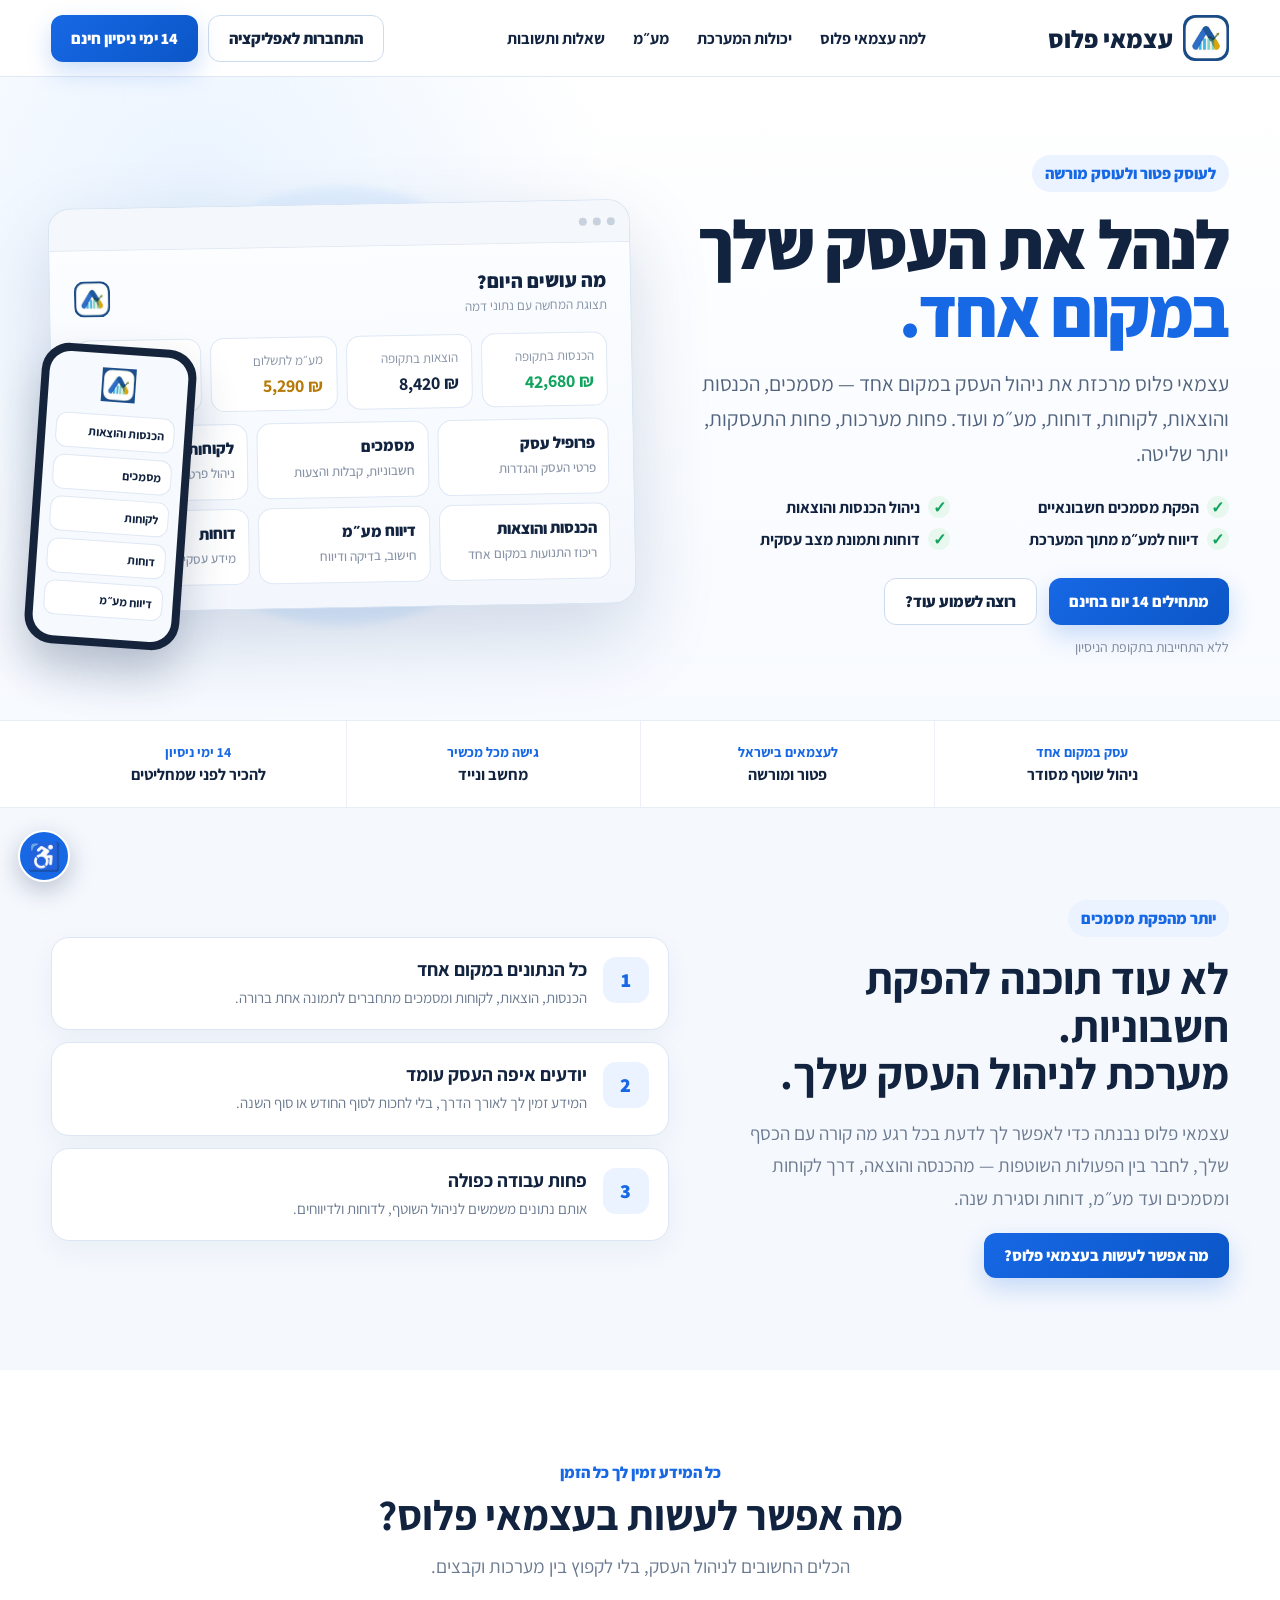
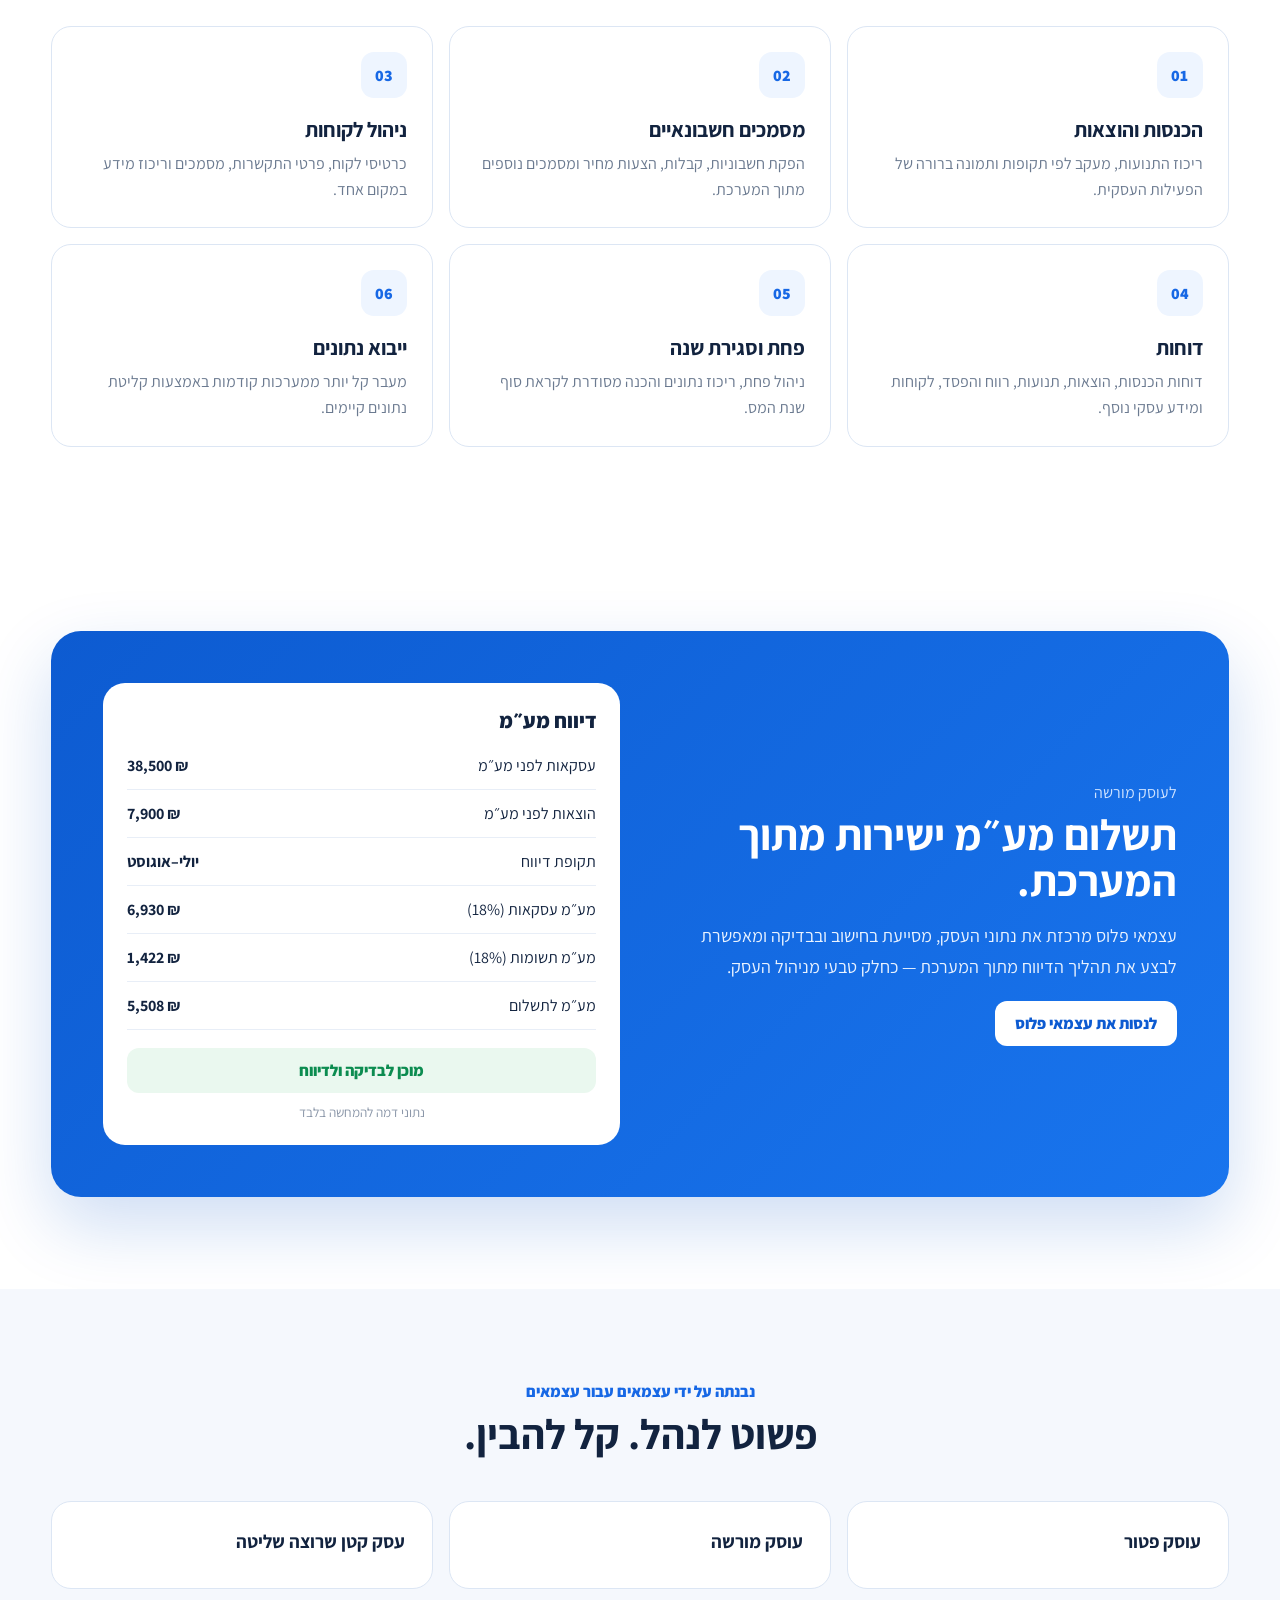
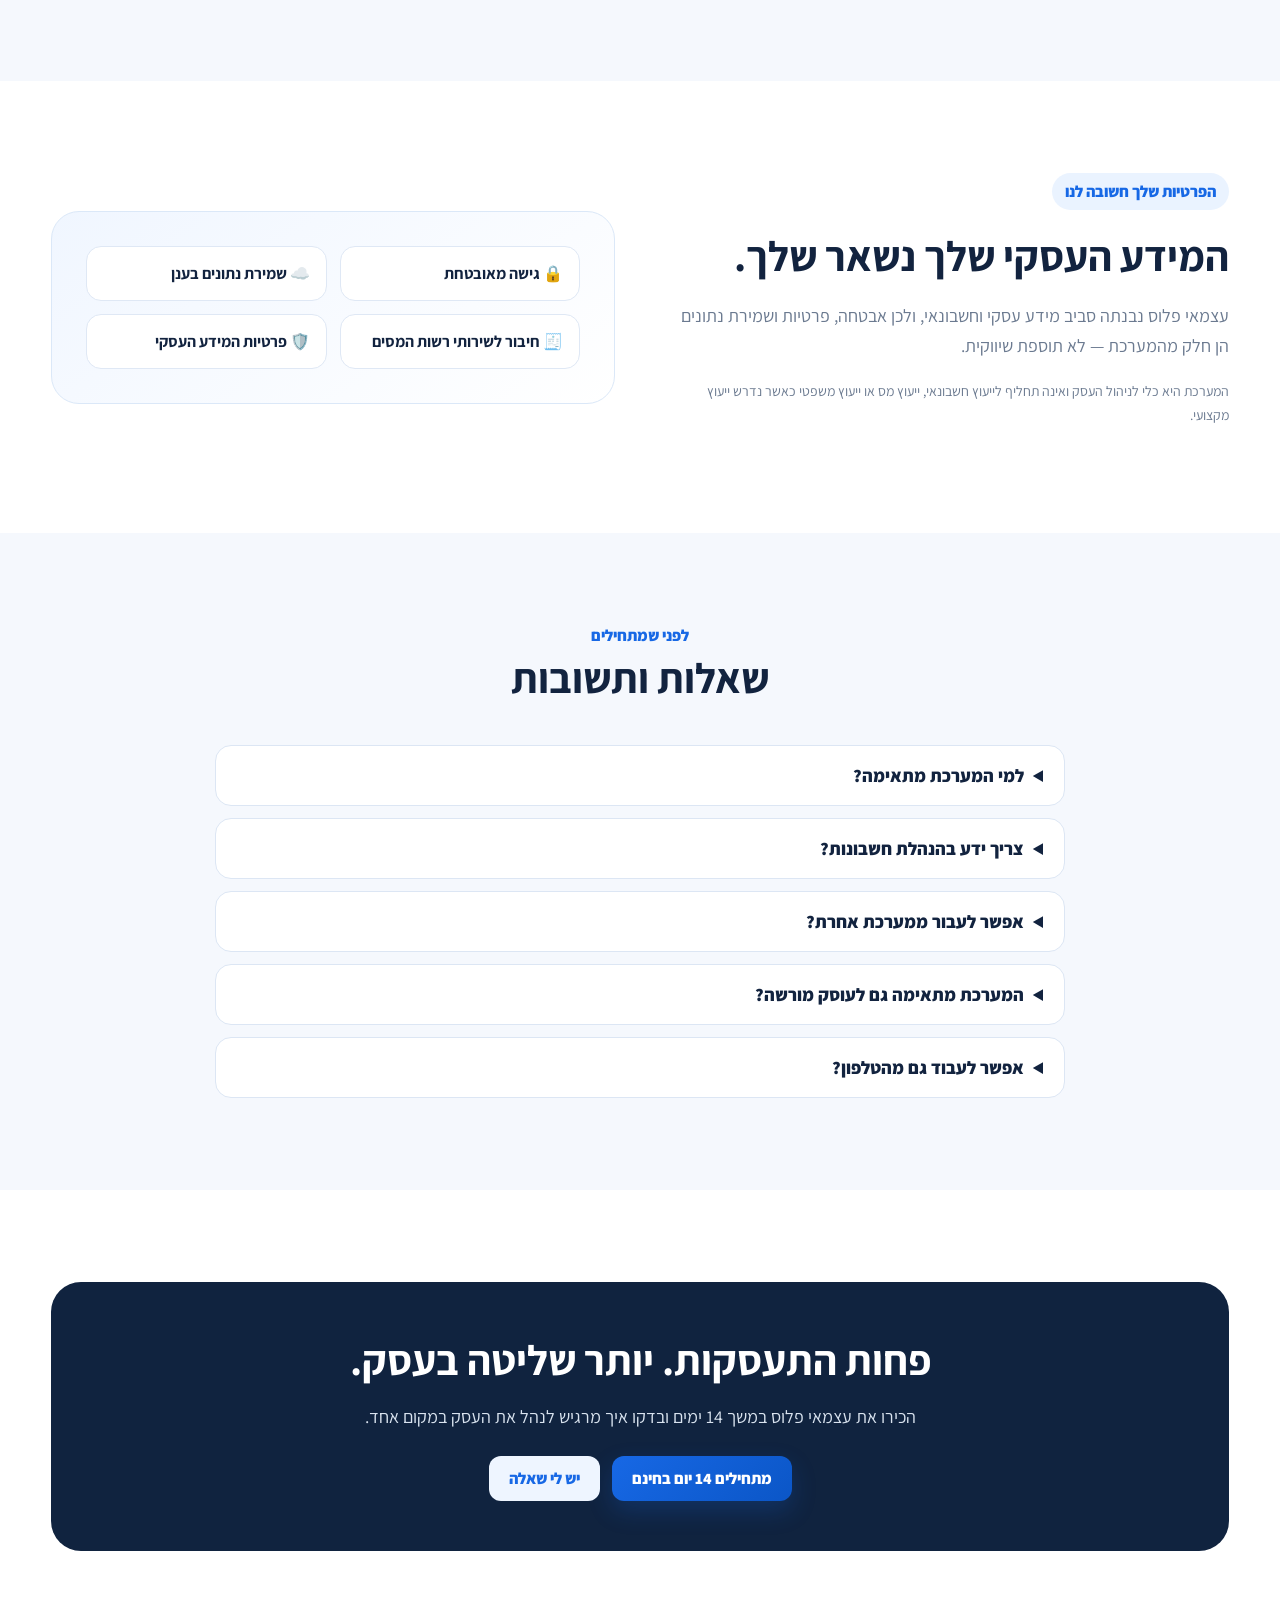
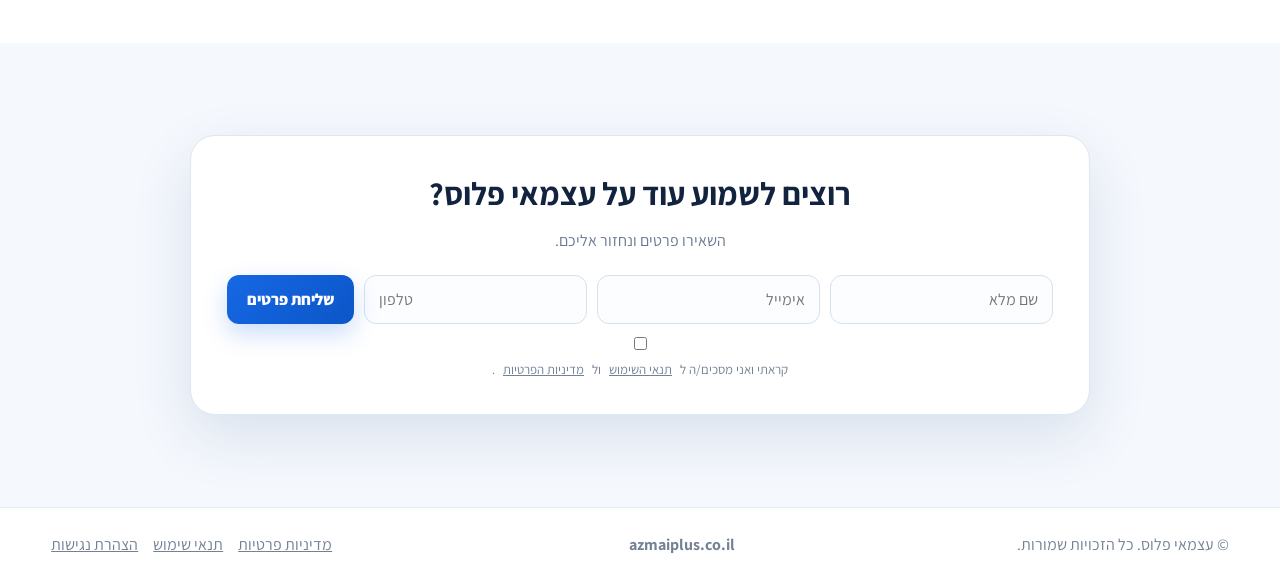
==== commit 208ea797: "Add files via upload" ====
--- a/index.html
+++ b/index.html
@@ -27,20 +27,40 @@
     .lead-box{max-width:900px;margin:auto;background:#fff;border:1px solid var(--line);border-radius:25px;padding:36px;box-shadow:var(--shadow);text-align:center}.lead-box h2{font-size:32px;margin:0 0 8px}.lead-box p{color:var(--muted)}.form{display:grid;grid-template-columns:1fr 1fr 1fr auto;gap:10px;margin-top:24px}.form input{width:100%;border:1px solid #d6e1ef;border-radius:12px;padding:13px 14px;background:#fbfdff}.consent{grid-column:1/-1;display:flex;gap:8px;justify-content:center;font-size:13px;color:#738198}.consent a{text-decoration:underline;cursor:pointer}.form-status{grid-column:1/-1;display:none;padding:12px;border-radius:10px}.ok{background:#eaf8ef;color:#087844}.err{background:#fff0f0;color:#b42929}
     footer{border-top:1px solid #e5ecf5;padding:26px 0;color:#748195}.footer-row{display:flex;justify-content:space-between;align-items:center;gap:20px}.footer-row a{margin-right:15px;cursor:pointer}
     .modal{position:fixed;inset:0;background:rgba(10,25,50,.55);display:none;align-items:center;justify-content:center;padding:20px;z-index:100}.modal.open{display:flex}.modal-box{background:#fff;width:min(820px,96%);max-height:88vh;overflow:auto;border-radius:20px;padding:28px}.modal-top{display:flex;justify-content:space-between;align-items:center;border-bottom:1px solid #e4eaf2;padding-bottom:12px}.close{border:0;background:#edf2f8;width:36px;height:36px;border-radius:50%;font-size:24px;cursor:pointer}.legal{line-height:1.75;color:#43536a}.legal h3{color:var(--navy);margin-top:24px}
+
+    /* Accessibility */
+    .skip-link{position:fixed;top:10px;right:10px;z-index:1000;background:#10233f;color:#fff;padding:10px 16px;border-radius:10px;transform:translateY(-160%);transition:transform .15s;font-weight:800}
+    .skip-link:focus{transform:translateY(0)}
+    :focus-visible{outline:3px solid #111;outline-offset:3px}
+    .btn:focus-visible,.brand:focus-visible,.nav-links a:focus-visible,.faq-list summary:focus-visible{outline:3px solid #111;outline-offset:3px}
+    .sr-only{position:absolute!important;width:1px!important;height:1px!important;padding:0!important;margin:-1px!important;overflow:hidden!important;clip:rect(0,0,0,0)!important;white-space:nowrap!important;border:0!important}
+    .modal-link{border:0;background:none;color:inherit;font:inherit;padding:0;text-decoration:underline;cursor:pointer}
+    footer .modal-link{margin-right:15px;color:inherit}
+    .consent{align-items:center;flex-wrap:wrap}
+    .consent .modal-link{font-size:13px}
+    .accessibility-toggle{position:fixed;left:18px;bottom:18px;z-index:90;width:52px;height:52px;border-radius:50%;border:2px solid #fff;background:#1768e5;color:#fff;box-shadow:0 8px 24px rgba(10,35,80,.25);font-size:27px;cursor:pointer;display:grid;place-items:center}
+    .accessibility-panel{position:fixed;left:18px;bottom:82px;z-index:91;width:min(310px,calc(100vw - 36px));background:#fff;border:1px solid #ccd9ea;border-radius:16px;box-shadow:0 20px 55px rgba(10,35,80,.22);padding:16px;display:none}
+    .accessibility-panel.open{display:block}.accessibility-panel h2{font-size:20px;margin:0 0 12px}.accessibility-panel .access-actions{display:grid;grid-template-columns:1fr 1fr;gap:8px}.accessibility-panel button{border:1px solid #cbd8e8;background:#f7faff;border-radius:10px;padding:10px;cursor:pointer;font-weight:700}.accessibility-panel .statement-button{grid-column:1/-1;background:#eef5ff;color:#0b56c7}
+    html.a11y-large-text{font-size:112.5%} html.a11y-larger-text{font-size:125%}
+    body.a11y-contrast{background:#000!important;color:#fff!important} body.a11y-contrast *:not(.accessibility-panel):not(.accessibility-panel *){background-color:#000!important;background-image:none!important;color:#fff!important;border-color:#fff!important;box-shadow:none!important} body.a11y-contrast a,body.a11y-contrast button{color:#fff!important;text-decoration:underline!important}
+    body.a11y-links a{text-decoration:underline!important;text-decoration-thickness:2px!important;text-underline-offset:3px!important}
+    @media (prefers-reduced-motion: reduce){html{scroll-behavior:auto}*,*::before,*::after{animation-duration:.01ms!important;animation-iteration-count:1!important;transition-duration:.01ms!important;scroll-behavior:auto!important}.btn:hover,.feature:hover{transform:none}}
+
     @media(max-width:900px){.nav-links{display:none}.nav-actions .btn-outline{display:none}.hero{padding-top:48px}.hero-grid,.difference,.vat,.security{grid-template-columns:1fr}.hero-text{text-align:center}.hero-points{max-width:560px;margin:24px auto;text-align:right}.hero-actions{justify-content:center}.product-stage{min-height:420px}.features-grid,.audience{grid-template-columns:1fr 1fr}.trust-grid{grid-template-columns:1fr 1fr}.trust-item:nth-child(2){border-left:0}.form{grid-template-columns:1fr 1fr}.form button{grid-column:1/-1}.phone{left:2px}.vat{padding:36px}.section-head h2,.difference h2,.vat h2,.security h2{font-size:36px}}
     @media(max-width:600px){.container{width:min(94%,1180px)}.nav{height:68px}.brand span{display:none}.brand img{width:42px;height:42px}.nav-actions .btn-blue{font-size:14px;padding:10px 13px}.hero h1{font-size:46px}.lead{font-size:18px}.hero-points{grid-template-columns:1fr}.browser{transform:none}.product-stage{min-height:365px}.phone{width:120px;bottom:-10px}.phone-screen{min-height:220px}.stats{grid-template-columns:1fr 1fr}.demo-grid{grid-template-columns:1fr 1fr}.demo-card:nth-child(3){display:none}.trust-grid,.features-grid,.audience,.security-list{grid-template-columns:1fr}.trust-item{border-left:0;border-bottom:1px solid #edf1f7}.form{grid-template-columns:1fr}.form button{grid-column:auto}.consent{grid-column:auto}.cta,.lead-box{padding:28px 20px}.cta h2{font-size:34px}.section-head h2{font-size:34px}section.content{padding:68px 0}.footer-row{flex-direction:column;text-align:center}}
   </style>
 </head>
 <body>
+<a class="skip-link" href="#main-content">דילוג לתוכן המרכזי</a>
 <header>
   <div class="container nav">
     <a class="brand" href="#"><img src="assets/azmaiplus-logo.png" alt="עצמאי פלוס"><span>עצמאי פלוס</span></a>
-    <nav class="nav-links"><a href="#why">למה עצמאי פלוס</a><a href="#features">יכולות המערכת</a><a href="#vat">מע״מ</a><a href="#faq">שאלות ותשובות</a></nav>
+    <nav class="nav-links" aria-label="ניווט ראשי"><a href="#why">למה עצמאי פלוס</a><a href="#features">יכולות המערכת</a><a href="#vat">מע״מ</a><a href="#faq">שאלות ותשובות</a></nav>
     <div class="nav-actions"><a class="btn btn-outline" href="https://app.azmaiplus.co.il">התחברות לאפליקציה</a><a class="btn btn-blue" href="https://app.azmaiplus.co.il">14 ימי ניסיון חינם</a></div>
   </div>
 </header>
 
-<main>
+<main id="main-content" tabindex="-1">
 <section class="hero">
   <div class="container hero-grid">
     <div class="hero-text">
@@ -51,7 +71,7 @@
       <div class="hero-actions"><a class="btn btn-blue" href="https://app.azmaiplus.co.il">מתחילים 14 יום בחינם</a><a class="btn btn-outline" href="#contact">רוצה לשמוע עוד?</a></div>
       <div class="micro">ללא התחייבות בתקופת הניסיון</div>
     </div>
-    <div class="product-stage">
+    <div class="product-stage" aria-hidden="true">
       <div class="glow"></div>
       <div class="browser">
         <div class="browser-top"><i class="dot"></i><i class="dot"></i><i class="dot"></i></div>
@@ -116,20 +136,23 @@
 <section id="contact" class="content soft"><div class="container"><div class="lead-box">
   <h2>רוצים לשמוע עוד על עצמאי פלוס?</h2><p>השאירו פרטים ונחזור אליכם.</p>
   <form class="form" id="leadForm">
-    <input name="name" placeholder="שם מלא" required><input name="email" type="email" placeholder="אימייל" required><input name="phone" placeholder="טלפון"><button class="btn btn-blue" type="submit">שליחת פרטים</button>
-    <label class="consent"><input type="checkbox" name="agree" required><span>קראתי ואני מסכים/ה ל<a data-modal="terms">תנאי השימוש</a> ול<a data-modal="privacy">מדיניות הפרטיות</a>.</span></label>
-    <div class="form-status ok" id="formOk">הפרטים נשלחו בהצלחה. נחזור אליכם בהקדם.</div><div class="form-status err" id="formErr">לא הצלחנו לשלוח את הפרטים כרגע. אפשר לפנות אלינו במייל: azmaiplusapp@gmail.com</div>
+    <label class="sr-only" for="leadName">שם מלא</label><input id="leadName" name="name" autocomplete="name" placeholder="שם מלא" required aria-required="true">
+    <label class="sr-only" for="leadEmail">אימייל</label><input id="leadEmail" name="email" type="email" inputmode="email" autocomplete="email" placeholder="אימייל" required aria-required="true">
+    <label class="sr-only" for="leadPhone">טלפון</label><input id="leadPhone" name="phone" type="tel" inputmode="tel" autocomplete="tel" placeholder="טלפון">
+    <button class="btn btn-blue" type="submit">שליחת פרטים</button>
+    <div class="consent"><input id="leadAgree" type="checkbox" name="agree" required aria-required="true"><label for="leadAgree">קראתי ואני מסכים/ה ל</label><button type="button" class="modal-link" data-modal="terms">תנאי השימוש</button><span>ול</span><button type="button" class="modal-link" data-modal="privacy">מדיניות הפרטיות</button><span>.</span></div>
+    <div class="form-status ok" id="formOk" role="status" aria-live="polite">הפרטים נשלחו בהצלחה. נחזור אליכם בהקדם.</div><div class="form-status err" id="formErr" role="alert" aria-live="assertive">לא הצלחנו לשלוח את הפרטים כרגע. אפשר לפנות אלינו במייל: azmaiplusapp@gmail.com</div>
   </form>
 </div></div></section>
 </main>
 
-<footer><div class="container footer-row"><div>© עצמאי פלוס. כל הזכויות שמורות.</div><strong>azmaiplus.co.il</strong><div><a data-modal="privacy">מדיניות פרטיות</a><a data-modal="terms">תנאי שימוש</a></div></div></footer>
+<footer><div class="container footer-row"><div>© עצמאי פלוס. כל הזכויות שמורות.</div><strong>azmaiplus.co.il</strong><div><button type="button" class="modal-link" data-modal="privacy">מדיניות פרטיות</button><button type="button" class="modal-link" data-modal="terms">תנאי שימוש</button><button type="button" class="modal-link" data-modal="accessibility">הצהרת נגישות</button></div></div></footer>
 
   <div class="modal" id="privacyModal" aria-hidden="true">
-    <div class="modal-box">
+    <div class="modal-box" role="dialog" aria-modal="true" aria-labelledby="privacyTitle" tabindex="-1">
       <div class="modal-top">
-        <h2>מדיניות פרטיות – עצמאי פלוס</h2>
-        <button class="close" data-close>×</button>
+        <h2 id="privacyTitle">מדיניות פרטיות – עצמאי פלוס</h2>
+        <button class="close" type="button" data-close aria-label="סגירת חלון">×</button>
       </div>
 
       <div class="legal">
@@ -165,10 +188,10 @@
   </div>
 
   <div class="modal" id="termsModal" aria-hidden="true">
-    <div class="modal-box">
+    <div class="modal-box" role="dialog" aria-modal="true" aria-labelledby="termsTitle" tabindex="-1">
       <div class="modal-top">
-        <h2>תנאי שימוש – עצמאי פלוס</h2>
-        <button class="close" data-close>×</button>
+        <h2 id="termsTitle">תנאי שימוש – עצמאי פלוס</h2>
+        <button class="close" type="button" data-close aria-label="סגירת חלון">×</button>
       </div>
 
       <div class="legal">
@@ -217,37 +240,125 @@
     </div>
   </div>
 
+  <div class="modal" id="accessibilityModal" aria-hidden="true">
+    <div class="modal-box" role="dialog" aria-modal="true" aria-labelledby="accessibilityTitle" tabindex="-1">
+      <div class="modal-top">
+        <h2 id="accessibilityTitle">הצהרת נגישות – עצמאי פלוס</h2>
+        <button class="close" type="button" data-close aria-label="סגירת חלון">×</button>
+      </div>
+      <div class="legal">
+        <p>עודכן לאחרונה: 8 בספטמבר 2026</p>
+        <p>עצמאי פלוס רואה חשיבות במתן שירות שוויוני ונגיש לכלל המשתמשים, ופועלת לשיפור נגישות האתר והשירותים הדיגיטליים.</p>
+        <h3>התאמות נגישות שבוצעו באתר</h3>
+        <ul>
+          <li>מבנה סמנטי תקין וכותרות מסודרות.</li>
+          <li>אפשרות ניווט והפעלה באמצעות מקלדת.</li>
+          <li>קישור דילוג ישירות לתוכן המרכזי.</li>
+          <li>סימון פוקוס ברור לרכיבים אינטראקטיביים.</li>
+          <li>תוויות נגישות לשדות הטופס והודעות סטטוס לקוראי מסך.</li>
+          <li>חלונות מידע נגישים, כולל סגירה באמצעות מקש Escape וניהול פוקוס.</li>
+          <li>תמיכה בהעדפת מערכת להפחתת תנועה.</li>
+          <li>תפריט נגישות המאפשר הגדלת טקסט, ניגודיות מוגברת והדגשת קישורים.</li>
+        </ul>
+        <h3>שימוש בתפריט הנגישות</h3>
+        <p>כפתור הנגישות הקבוע בתחתית האתר מאפשר להגדיל טקסט, להפעיל מצב ניגודיות גבוהה, להדגיש קישורים ולאפס את ההתאמות.</p>
+        <h3>פנייה בנושא נגישות</h3>
+        <p>אם נתקלתם בקושי או בליקוי נגישות באתר, נשמח לקבל פנייה ולפעול לתיקונו. ניתן לפנות בדואר אלקטרוני: <a href="mailto:azmaiplusapp@gmail.com">azmaiplusapp@gmail.com</a>.</p>
+        <p>אנו ממשיכים לפעול לשיפור נגישות האתר כחלק מהמחויבות לאפשר שימוש נוח ונגיש לכלל המשתמשים.</p>
+      </div>
+    </div>
+  </div>
+
+  <button class="accessibility-toggle" id="accessibilityToggle" type="button" aria-label="פתיחת תפריט נגישות" aria-expanded="false" aria-controls="accessibilityPanel">♿</button>
+  <div class="accessibility-panel" id="accessibilityPanel" aria-hidden="true">
+    <h2>אפשרויות נגישות</h2>
+    <div class="access-actions">
+      <button type="button" id="a11yText">הגדלת טקסט</button>
+      <button type="button" id="a11yContrast">ניגודיות גבוהה</button>
+      <button type="button" id="a11yLinks">הדגשת קישורים</button>
+      <button type="button" id="a11yReset">איפוס</button>
+      <button type="button" class="statement-button" data-modal="accessibility">הצהרת נגישות</button>
+    </div>
+  </div>
+
   <script>
     const modalMap = {
       privacy: document.getElementById('privacyModal'),
-      terms: document.getElementById('termsModal')
+      terms: document.getElementById('termsModal'),
+      accessibility: document.getElementById('accessibilityModal')
     };
 
+    let lastFocusedElement = null;
+
+    const getFocusable = (container) => [...container.querySelectorAll('a[href], button:not([disabled]), input:not([disabled]), select:not([disabled]), textarea:not([disabled]), [tabindex]:not([tabindex="-1"])')];
+
+    function openModal(modal, trigger) {
+      if (!modal) return;
+      lastFocusedElement = trigger || document.activeElement;
+      modal.classList.add('open');
+      modal.setAttribute('aria-hidden','false');
+      document.body.style.overflow = 'hidden';
+      const box = modal.querySelector('.modal-box');
+      requestAnimationFrame(() => box?.focus());
+    }
+
+    function closeModal(modal) {
+      if (!modal) return;
+      modal.classList.remove('open');
+      modal.setAttribute('aria-hidden','true');
+      document.body.style.overflow = '';
+      if (lastFocusedElement && typeof lastFocusedElement.focus === 'function') lastFocusedElement.focus();
+    }
+
     document.querySelectorAll('[data-modal]').forEach(el => {
-      el.addEventListener('click', () => {
-        const modal = modalMap[el.dataset.modal];
-        if (modal) {
-          modal.classList.add('open');
-          modal.setAttribute('aria-hidden','false');
+      el.addEventListener('click', () => openModal(modalMap[el.dataset.modal], el));
+    });
+
+    document.querySelectorAll('[data-close]').forEach(btn => {
+      btn.addEventListener('click', () => closeModal(btn.closest('.modal')));
+    });
+
+    document.querySelectorAll('.modal').forEach(modal => {
+      modal.addEventListener('click', e => {
+        if (e.target === modal) closeModal(modal);
+      });
+      modal.addEventListener('keydown', e => {
+        if (e.key === 'Escape') {
+          e.preventDefault();
+          closeModal(modal);
+          return;
+        }
+        if (e.key === 'Tab') {
+          const focusable = getFocusable(modal);
+          if (!focusable.length) return;
+          const first = focusable[0], last = focusable[focusable.length - 1];
+          if (e.shiftKey && document.activeElement === first) { e.preventDefault(); last.focus(); }
+          else if (!e.shiftKey && document.activeElement === last) { e.preventDefault(); first.focus(); }
         }
       });
     });
 
-    document.querySelectorAll('[data-close]').forEach(btn => {
-      btn.addEventListener('click', () => {
-        const modal = btn.closest('.modal');
-        modal.classList.remove('open');
-        modal.setAttribute('aria-hidden','true');
-      });
-    });
-
-    document.querySelectorAll('.modal').forEach(modal => {
-      modal.addEventListener('click', e => {
-        if (e.target === modal) {
-          modal.classList.remove('open');
-          modal.setAttribute('aria-hidden','true');
-        }
-      });
+    const accessibilityToggle = document.getElementById('accessibilityToggle');
+    const accessibilityPanel = document.getElementById('accessibilityPanel');
+    accessibilityToggle.addEventListener('click', () => {
+      const isOpen = accessibilityPanel.classList.toggle('open');
+      accessibilityPanel.setAttribute('aria-hidden', String(!isOpen));
+      accessibilityToggle.setAttribute('aria-expanded', String(isOpen));
+      if (isOpen) accessibilityPanel.querySelector('button')?.focus();
+    });
+
+    let textLevel = 0;
+    document.getElementById('a11yText').addEventListener('click', () => {
+      textLevel = (textLevel + 1) % 3;
+      document.documentElement.classList.toggle('a11y-large-text', textLevel === 1);
+      document.documentElement.classList.toggle('a11y-larger-text', textLevel === 2);
+    });
+    document.getElementById('a11yContrast').addEventListener('click', () => document.body.classList.toggle('a11y-contrast'));
+    document.getElementById('a11yLinks').addEventListener('click', () => document.body.classList.toggle('a11y-links'));
+    document.getElementById('a11yReset').addEventListener('click', () => {
+      textLevel = 0;
+      document.documentElement.classList.remove('a11y-large-text','a11y-larger-text');
+      document.body.classList.remove('a11y-contrast','a11y-links');
     });
 
     document.getElementById('leadForm').addEventListener('submit', async (e) => {
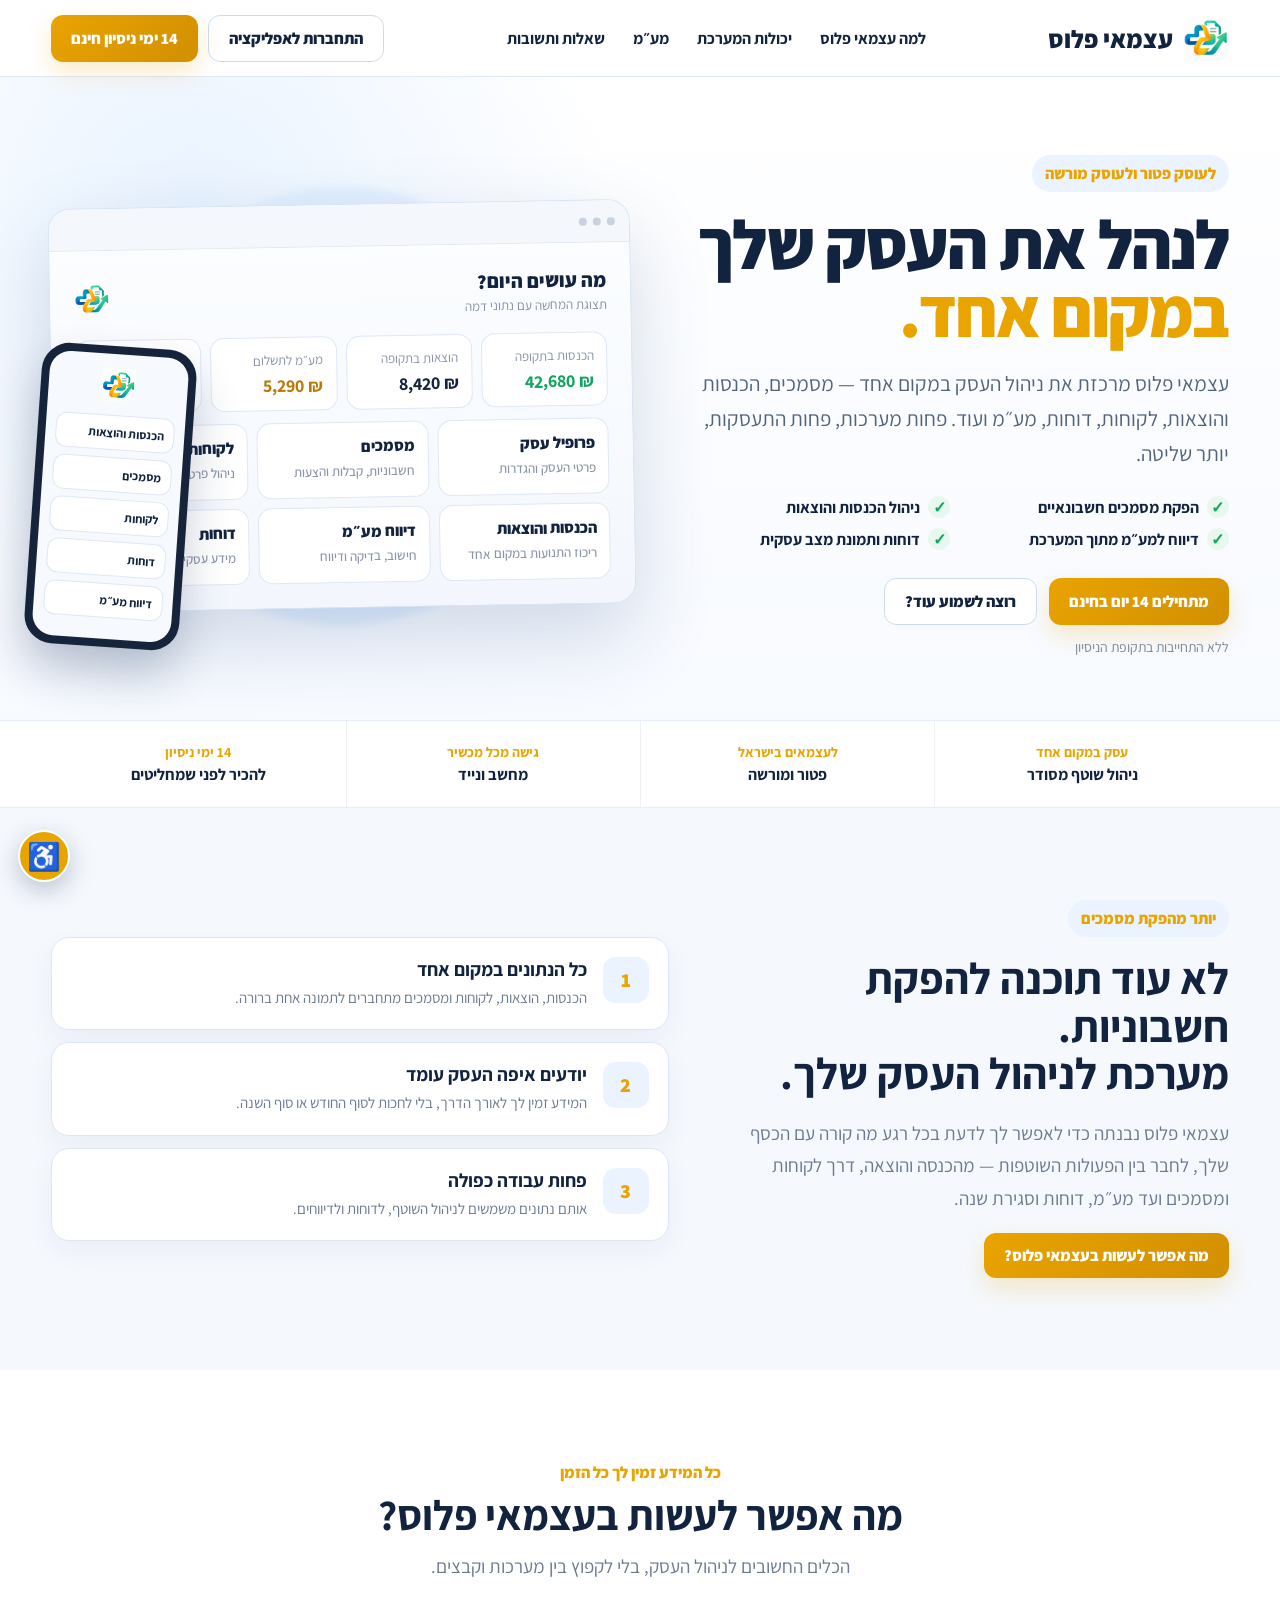
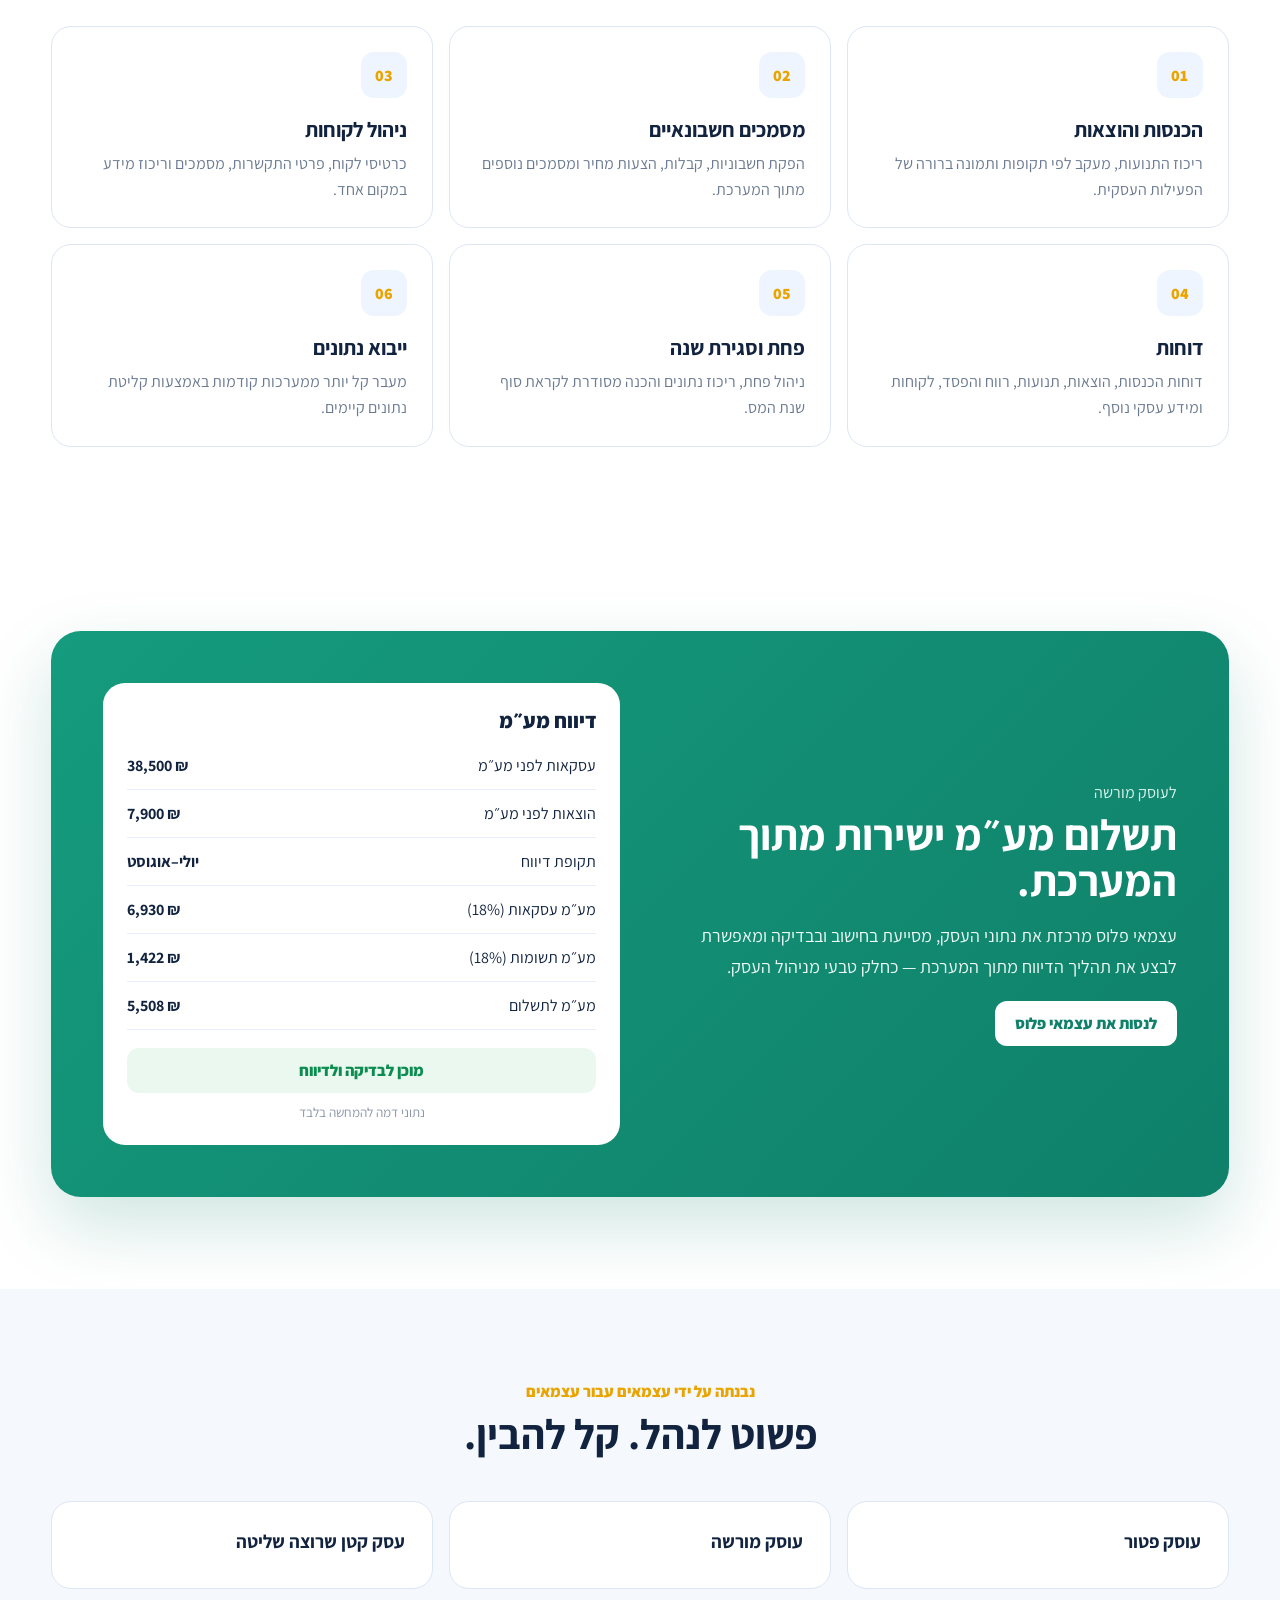
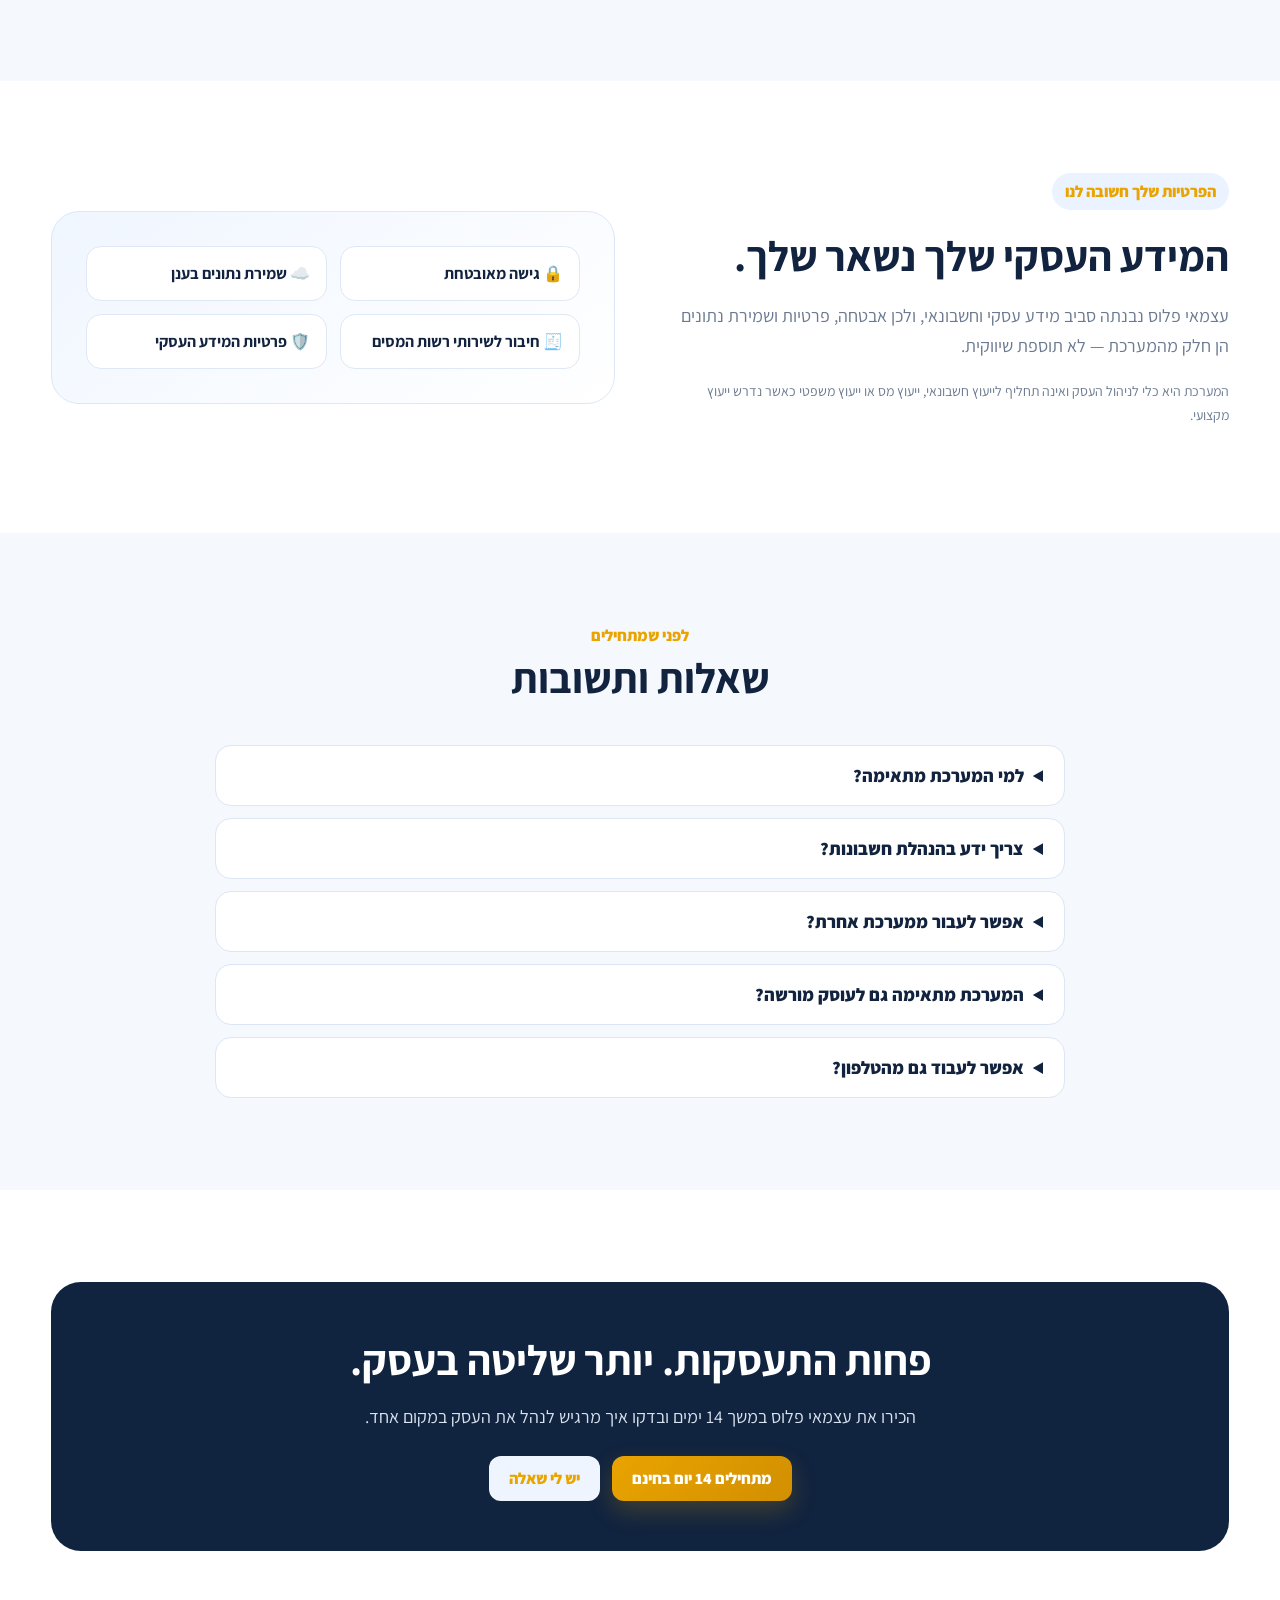
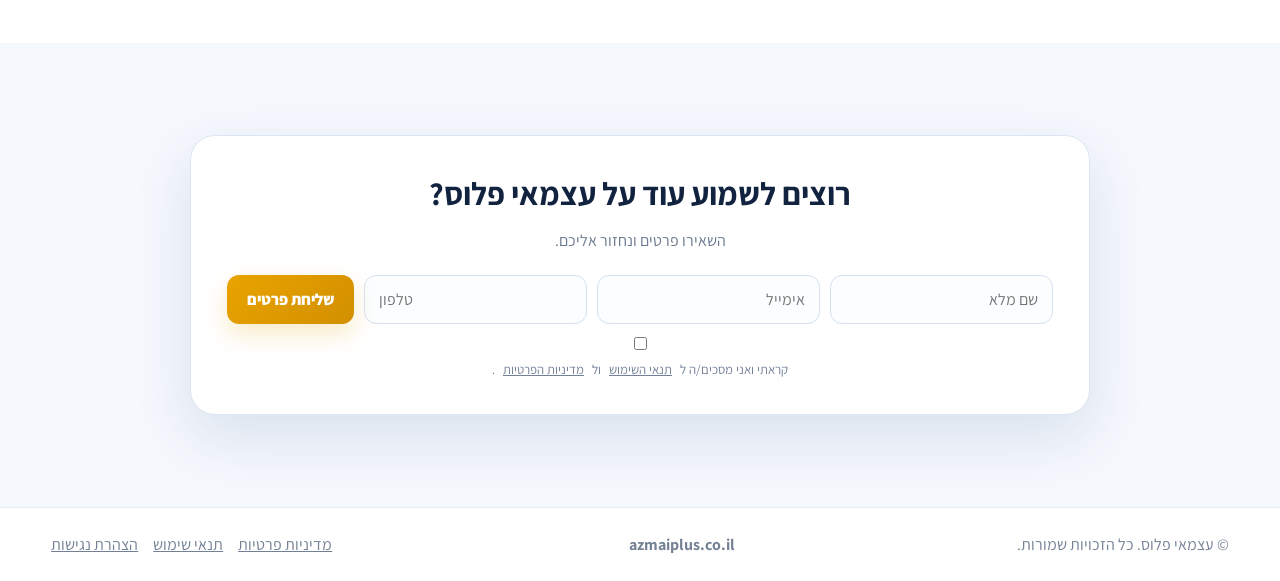
==== commit 6e67e80f: "Update index.html" ====
--- a/index.html
+++ b/index.html
@@ -9,17 +9,17 @@
   <link rel="apple-touch-icon" href="assets/azmaiplus-logo.png" />
   <style>
     @import url('https://fonts.googleapis.com/css2?family=Assistant:wght@400;500;600;700;800&display=swap');
-    :root{--blue:#1768e5;--blue2:#0b56c7;--navy:#12233f;--muted:#6b7a90;--bg:#f5f8fd;--soft:#eef5ff;--line:#dce6f4;--green:#10a45f;--yellow:#f5b51b;--white:#fff;--shadow:0 22px 60px rgba(24,65,125,.12);--radius:24px}
+    :root{--blue:#e9a400;--blue2:#d28f00;--navy:#12233f;--muted:#6b7a90;--bg:#f5f8fd;--soft:#eef5ff;--line:#dce6f4;--green:#10a45f;--yellow:#f5b51b;--white:#fff;--shadow:0 22px 60px rgba(24,65,125,.12);--radius:24px}
     *{box-sizing:border-box} html{scroll-behavior:smooth} body{margin:0;font-family:"Assistant",Arial,sans-serif;color:var(--navy);background:#fff} a{text-decoration:none;color:inherit} button,input{font:inherit}.container{width:min(1180px,92%);margin:auto}
     header{position:sticky;top:0;z-index:40;background:rgba(255,255,255,.94);backdrop-filter:blur(14px);border-bottom:1px solid rgba(220,230,244,.9)}
-    .nav{height:76px;display:flex;align-items:center;justify-content:space-between;gap:22px}.brand{display:flex;align-items:center;gap:10px;font-size:25px;font-weight:800}.brand img{width:46px;height:46px;border-radius:12px}.nav-links{display:flex;gap:28px;font-weight:700}.nav-actions{display:flex;gap:10px}.btn{border:0;border-radius:12px;padding:12px 20px;font-weight:800;display:inline-flex;align-items:center;justify-content:center;cursor:pointer;transition:.2s}.btn:hover{transform:translateY(-1px)}.btn-blue{background:linear-gradient(135deg,var(--blue),var(--blue2));color:#fff;box-shadow:0 10px 24px rgba(23,104,229,.22)}.btn-outline{border:1px solid #cddbef;background:#fff;color:var(--navy)}.btn-light{background:#eef5ff;color:var(--blue)}
+    .nav{height:76px;display:flex;align-items:center;justify-content:space-between;gap:22px}.brand{display:flex;align-items:center;gap:10px;font-size:25px;font-weight:800}.brand img{width:46px;height:46px;border-radius:12px}.nav-links{display:flex;gap:28px;font-weight:700}.nav-actions{display:flex;gap:10px}.btn{border:0;border-radius:12px;padding:12px 20px;font-weight:800;display:inline-flex;align-items:center;justify-content:center;cursor:pointer;transition:.2s}.btn:hover{transform:translateY(-1px)}.btn-blue{background:linear-gradient(135deg,var(--blue),var(--blue2));color:#fff;box-shadow:0 10px 24px rgba(233,164,0,.22)}.btn-outline{border:1px solid #cddbef;background:#fff;color:var(--navy)}.btn-light{background:#eef5ff;color:var(--blue)}
     .hero{padding:78px 0 64px;background:radial-gradient(circle at 15% 20%,#e9f3ff 0,transparent 34%),linear-gradient(180deg,#fff,#f7faff)}.hero-grid{display:grid;grid-template-columns:1fr 1.08fr;align-items:center;gap:56px}.eyebrow{display:inline-flex;padding:8px 13px;border-radius:999px;background:#eaf3ff;color:var(--blue);font-weight:800;margin-bottom:18px}.hero h1{font-size:clamp(46px,5.4vw,76px);line-height:.98;letter-spacing:-1.7px;margin:0 0 22px;font-weight:800}.hero h1 span{color:var(--blue)}.lead{font-size:21px;line-height:1.65;color:#52647d;margin:0 0 24px;max-width:650px}.hero-points{display:grid;grid-template-columns:1fr 1fr;gap:10px 18px;margin:25px 0}.hero-points div{font-weight:700}.hero-points div:before{content:"✓";display:inline-grid;place-items:center;width:22px;height:22px;border-radius:50%;background:#e8f8ef;color:var(--green);margin-left:8px}.hero-actions{display:flex;gap:12px;flex-wrap:wrap;margin-top:28px}.micro{font-size:14px;color:#7a8799;margin-top:13px}
     .product-stage{position:relative;min-height:490px;display:grid;place-items:center}.glow{position:absolute;width:440px;height:440px;border-radius:50%;background:#dcecff;filter:blur(4px);opacity:.75}.browser{position:relative;width:100%;background:#fff;border:1px solid #d8e4f3;border-radius:22px;box-shadow:0 32px 80px rgba(27,65,121,.18);overflow:hidden;transform:rotate(-1deg)}.browser-top{height:42px;background:#f4f7fb;border-bottom:1px solid #e2e9f3;display:flex;align-items:center;gap:6px;padding:0 14px}.dot{width:8px;height:8px;border-radius:50%;background:#c8d2df}.app-demo{padding:24px;background:linear-gradient(180deg,#fbfdff,#f3f7fd)}.app-head{display:flex;justify-content:space-between;align-items:center;margin-bottom:18px}.app-title{font-size:20px;font-weight:800}.app-logo{width:36px;height:36px;border-radius:10px}.stats{display:grid;grid-template-columns:repeat(4,1fr);gap:9px;margin-bottom:12px}.stat,.demo-card{background:#fff;border:1px solid #dfe8f5;border-radius:14px;padding:13px}.stat small{display:block;color:#8793a5;margin-bottom:5px}.stat strong{font-size:18px}.green{color:var(--green)}.orange{color:#b77908}.demo-grid{display:grid;grid-template-columns:repeat(3,1fr);gap:9px}.demo-card{min-height:76px;font-weight:800}.demo-card small{display:block;font-weight:500;color:#8995a7;margin-top:5px}.phone{position:absolute;left:-18px;bottom:4px;width:155px;background:#15233b;border-radius:28px;padding:8px;box-shadow:0 24px 45px rgba(20,43,80,.24);transform:rotate(4deg)}.phone-screen{background:#f6f9fd;border-radius:21px;padding:14px 10px;min-height:285px}.phone-logo{width:34px;display:block;margin:0 auto 13px}.phone-card{background:#fff;border:1px solid #dfe8f5;border-radius:11px;padding:9px;margin:7px 0;font-size:12px;font-weight:700}
     .trust-strip{border-top:1px solid #e8eef7;border-bottom:1px solid #e8eef7;background:#fff}.trust-grid{display:grid;grid-template-columns:repeat(4,1fr)}.trust-item{padding:22px 16px;text-align:center;font-weight:700;border-left:1px solid #edf1f7}.trust-item:last-child{border-left:0}.trust-item b{display:block;color:var(--blue);font-size:14px;margin-bottom:3px}
     section.content{padding:92px 0}.soft{background:var(--bg)}.section-head{text-align:center;max-width:760px;margin:0 auto 44px}.section-head .kicker{color:var(--blue);font-weight:800}.section-head h2{font-size:42px;line-height:1.12;margin:8px 0 13px}.section-head p{font-size:19px;line-height:1.65;color:var(--muted);margin:0}
     .difference{display:grid;grid-template-columns:.9fr 1.1fr;gap:55px;align-items:center}.difference h2{font-size:44px;line-height:1.08;margin:0 0 18px}.difference p{font-size:19px;color:var(--muted);line-height:1.7}.flow{display:grid;gap:12px}.flow-item{display:flex;gap:16px;align-items:flex-start;padding:19px;background:#fff;border:1px solid var(--line);border-radius:18px;box-shadow:0 10px 28px rgba(23,66,127,.05)}.flow-icon{width:46px;height:46px;flex:0 0 46px;border-radius:13px;background:#eaf3ff;color:var(--blue);display:grid;place-items:center;font-size:20px;font-weight:800}.flow-item h3{margin:0 0 4px;font-size:19px}.flow-item p{margin:0;font-size:15px}
     .features-grid{display:grid;grid-template-columns:repeat(3,1fr);gap:16px}.feature{background:#fff;border:1px solid var(--line);border-radius:20px;padding:25px;min-height:175px;transition:.2s}.feature:hover{transform:translateY(-3px);box-shadow:0 18px 40px rgba(25,68,130,.09)}.feature-icon{width:46px;height:46px;border-radius:13px;background:#eef5ff;color:var(--blue);display:grid;place-items:center;font-weight:800;margin-bottom:18px}.feature h3{margin:0 0 8px;font-size:21px}.feature p{margin:0;color:var(--muted);line-height:1.6}
-    .vat{background:linear-gradient(135deg,#0d5bd1,#1975ee);color:#fff;border-radius:30px;padding:52px;display:grid;grid-template-columns:1fr 1fr;gap:40px;align-items:center;box-shadow:0 28px 70px rgba(11,86,199,.2)}.vat .kicker{color:#cfe3ff}.vat h2{font-size:43px;line-height:1.08;margin:8px 0 16px}.vat p{font-size:18px;line-height:1.7;color:#eaf3ff}.vat-card{background:#fff;color:var(--navy);border-radius:22px;padding:24px}.vat-row{display:flex;justify-content:space-between;padding:13px 0;border-bottom:1px solid #e8eef7}.vat-row:last-child{border:0}.vat-status{margin-top:18px;padding:12px;border-radius:12px;background:#eaf8ef;color:#0c8c50;font-weight:800;text-align:center}
+    .vat{background:linear-gradient(135deg,#159b7d,#0f8069);color:#fff;border-radius:30px;padding:52px;display:grid;grid-template-columns:1fr 1fr;gap:40px;align-items:center;box-shadow:0 28px 70px rgba(15,128,105,.20)}.vat .kicker{color:#dff7ef}.vat h2{font-size:43px;line-height:1.08;margin:8px 0 16px}.vat p{font-size:18px;line-height:1.7;color:#eefaf6}.vat-card{background:#fff;color:var(--navy);border-radius:22px;padding:24px}.vat-row{display:flex;justify-content:space-between;padding:13px 0;border-bottom:1px solid #e8eef7}.vat-row:last-child{border:0}.vat-status{margin-top:18px;padding:12px;border-radius:12px;background:#eaf8ef;color:#0c8c50;font-weight:800;text-align:center}
     .audience{display:grid;grid-template-columns:repeat(3,1fr);gap:16px}.audience-card{padding:27px;border:1px solid var(--line);border-radius:20px;background:#fff}.audience-card h3{margin:0 0 8px}.audience-card p{color:var(--muted);line-height:1.6;margin:0}
     .security{display:grid;grid-template-columns:1fr 1fr;gap:50px;align-items:center}.security-panel{background:linear-gradient(145deg,#f0f6ff,#fff);border:1px solid #dbe8f8;border-radius:28px;padding:34px}.security-list{display:grid;grid-template-columns:1fr 1fr;gap:13px}.security-pill{background:#fff;border:1px solid #dfe8f5;border-radius:15px;padding:16px;font-weight:700}.security h2{font-size:42px;margin:0 0 15px}.security p{font-size:18px;line-height:1.7;color:var(--muted)}
     .faq-list{max-width:850px;margin:auto;display:grid;gap:12px}.faq-list details{background:#fff;border:1px solid var(--line);border-radius:16px;padding:18px 21px}.faq-list summary{cursor:pointer;font-size:18px;font-weight:800}.faq-list p{color:var(--muted);line-height:1.65;margin-bottom:0}
@@ -38,9 +38,9 @@
     footer .modal-link{margin-right:15px;color:inherit}
     .consent{align-items:center;flex-wrap:wrap}
     .consent .modal-link{font-size:13px}
-    .accessibility-toggle{position:fixed;left:18px;bottom:18px;z-index:90;width:52px;height:52px;border-radius:50%;border:2px solid #fff;background:#1768e5;color:#fff;box-shadow:0 8px 24px rgba(10,35,80,.25);font-size:27px;cursor:pointer;display:grid;place-items:center}
+    .accessibility-toggle{position:fixed;left:18px;bottom:18px;z-index:90;width:52px;height:52px;border-radius:50%;border:2px solid #fff;background:#e9a400;color:#fff;box-shadow:0 8px 24px rgba(10,35,80,.25);font-size:27px;cursor:pointer;display:grid;place-items:center}
     .accessibility-panel{position:fixed;left:18px;bottom:82px;z-index:91;width:min(310px,calc(100vw - 36px));background:#fff;border:1px solid #ccd9ea;border-radius:16px;box-shadow:0 20px 55px rgba(10,35,80,.22);padding:16px;display:none}
-    .accessibility-panel.open{display:block}.accessibility-panel h2{font-size:20px;margin:0 0 12px}.accessibility-panel .access-actions{display:grid;grid-template-columns:1fr 1fr;gap:8px}.accessibility-panel button{border:1px solid #cbd8e8;background:#f7faff;border-radius:10px;padding:10px;cursor:pointer;font-weight:700}.accessibility-panel .statement-button{grid-column:1/-1;background:#eef5ff;color:#0b56c7}
+    .accessibility-panel.open{display:block}.accessibility-panel h2{font-size:20px;margin:0 0 12px}.accessibility-panel .access-actions{display:grid;grid-template-columns:1fr 1fr;gap:8px}.accessibility-panel button{border:1px solid #cbd8e8;background:#f7faff;border-radius:10px;padding:10px;cursor:pointer;font-weight:700}.accessibility-panel .statement-button{grid-column:1/-1;background:#fff6dd;color:#b87900}
     html.a11y-large-text{font-size:112.5%} html.a11y-larger-text{font-size:125%}
     body.a11y-contrast{background:#000!important;color:#fff!important} body.a11y-contrast *:not(.accessibility-panel):not(.accessibility-panel *){background-color:#000!important;background-image:none!important;color:#fff!important;border-color:#fff!important;box-shadow:none!important} body.a11y-contrast a,body.a11y-contrast button{color:#fff!important;text-decoration:underline!important}
     body.a11y-links a{text-decoration:underline!important;text-decoration-thickness:2px!important;text-underline-offset:3px!important}
@@ -106,7 +106,7 @@
 </div></section>
 
 <section id="vat" class="content"><div class="container"><div class="vat">
-  <div><div class="kicker">לעוסק מורשה</div><h2>תשלום מע״מ ישירות מתוך המערכת.</h2><p>עצמאי פלוס מרכזת את נתוני העסק, מסייעת בחישוב ובבדיקה ומאפשרת לבצע את תהליך הדיווח מתוך המערכת — כחלק טבעי מניהול העסק.</p><a class="btn" style="background:#fff;color:#0d5bd1" href="https://app.azmaiplus.co.il">לנסות את עצמאי פלוס</a></div>
+  <div><div class="kicker">לעוסק מורשה</div><h2>תשלום מע״מ ישירות מתוך המערכת.</h2><p>עצמאי פלוס מרכזת את נתוני העסק, מסייעת בחישוב ובבדיקה ומאפשרת לבצע את תהליך הדיווח מתוך המערכת — כחלק טבעי מניהול העסק.</p><a class="btn" style="background:#fff;color:#0f8069" href="https://app.azmaiplus.co.il">לנסות את עצמאי פלוס</a></div>
   <div class="vat-card"><div style="font-size:21px;font-weight:800;margin-bottom:8px">דיווח מע״מ</div><div class="vat-row"><span>עסקאות לפני מע״מ</span><strong>₪ 38,500</strong></div><div class="vat-row"><span>הוצאות לפני מע״מ</span><strong>₪ 7,900</strong></div><div class="vat-row"><span>תקופת דיווח</span><strong>יולי–אוגוסט</strong></div><div class="vat-row"><span>מע״מ עסקאות (18%)</span><strong>₪ 6,930</strong></div><div class="vat-row"><span>מע״מ תשומות (18%)</span><strong>₪ 1,422</strong></div><div class="vat-row"><span>מע״מ לתשלום</span><strong>₪ 5,508</strong></div><div class="vat-status">מוכן לבדיקה ולדיווח</div><small style="display:block;color:#8a96a8;text-align:center;margin-top:10px">נתוני דמה להמחשה בלבד</small></div>
 </div></div></section>
 
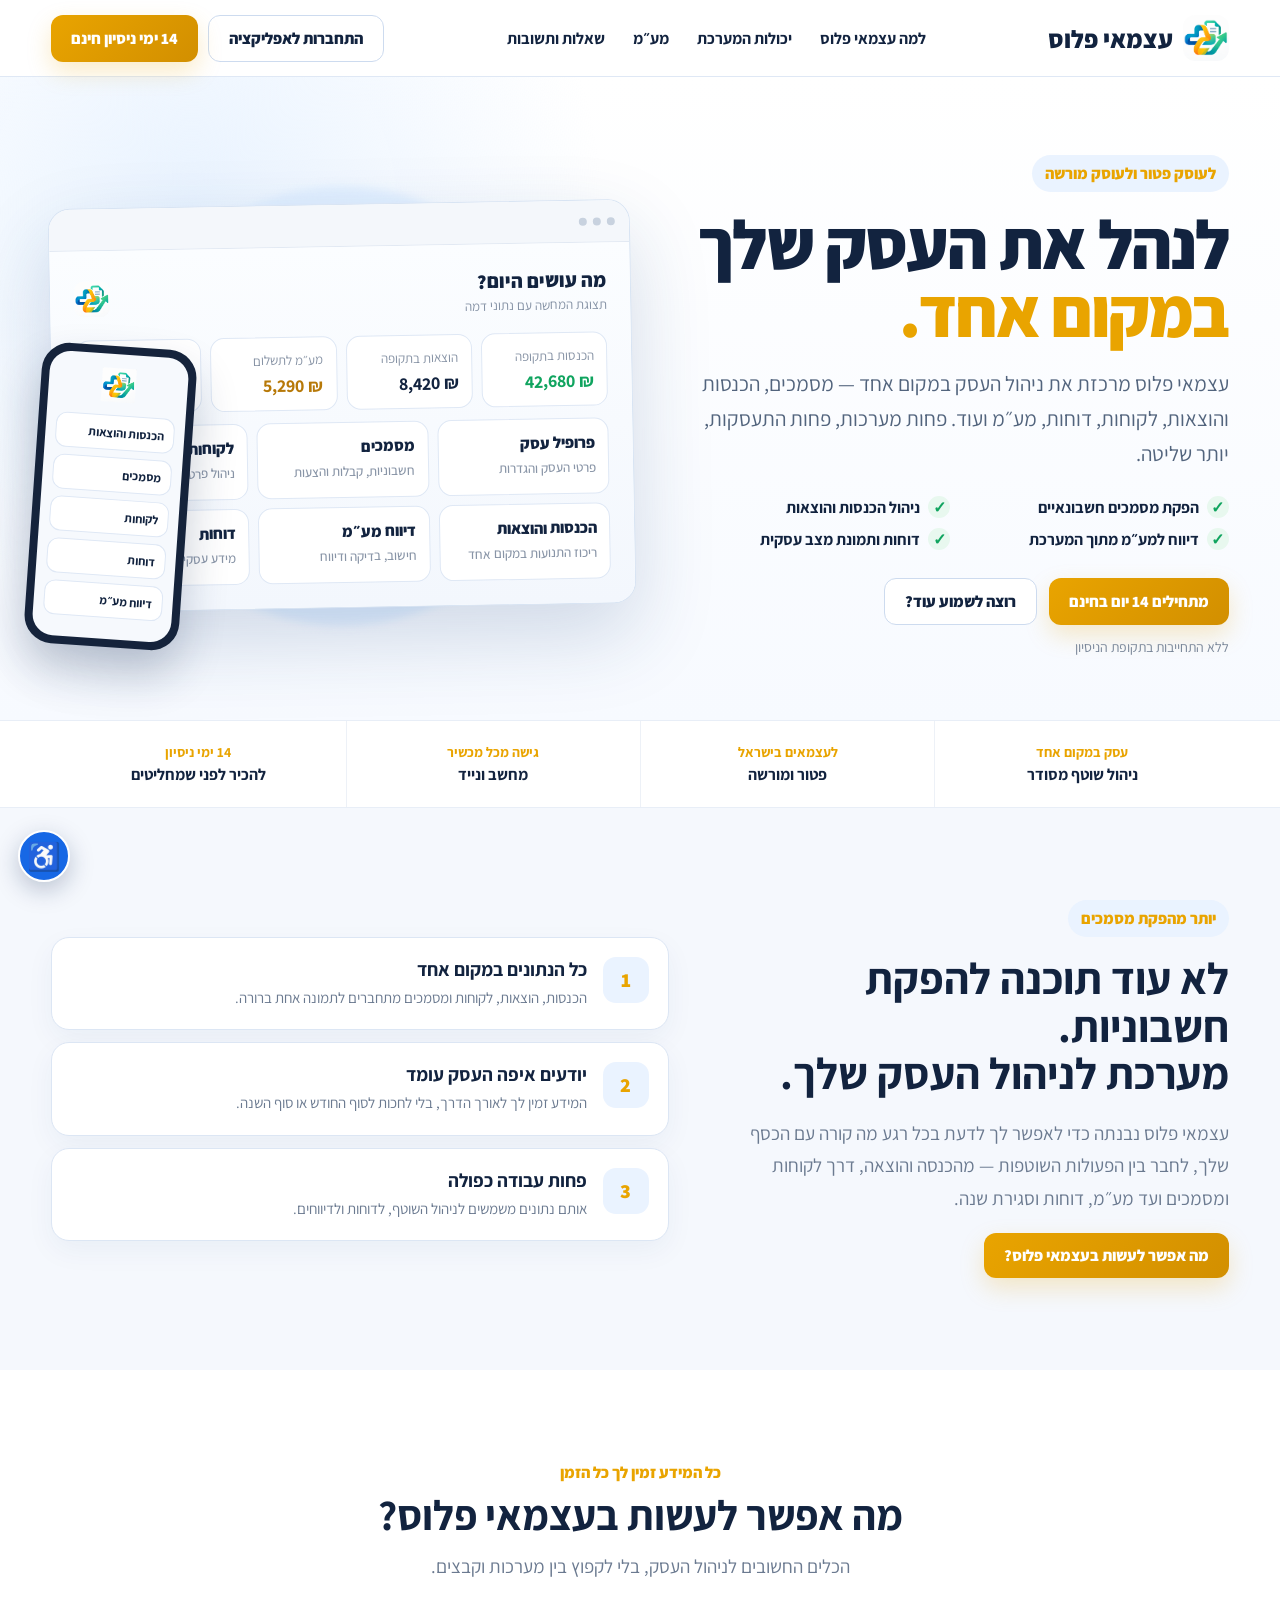
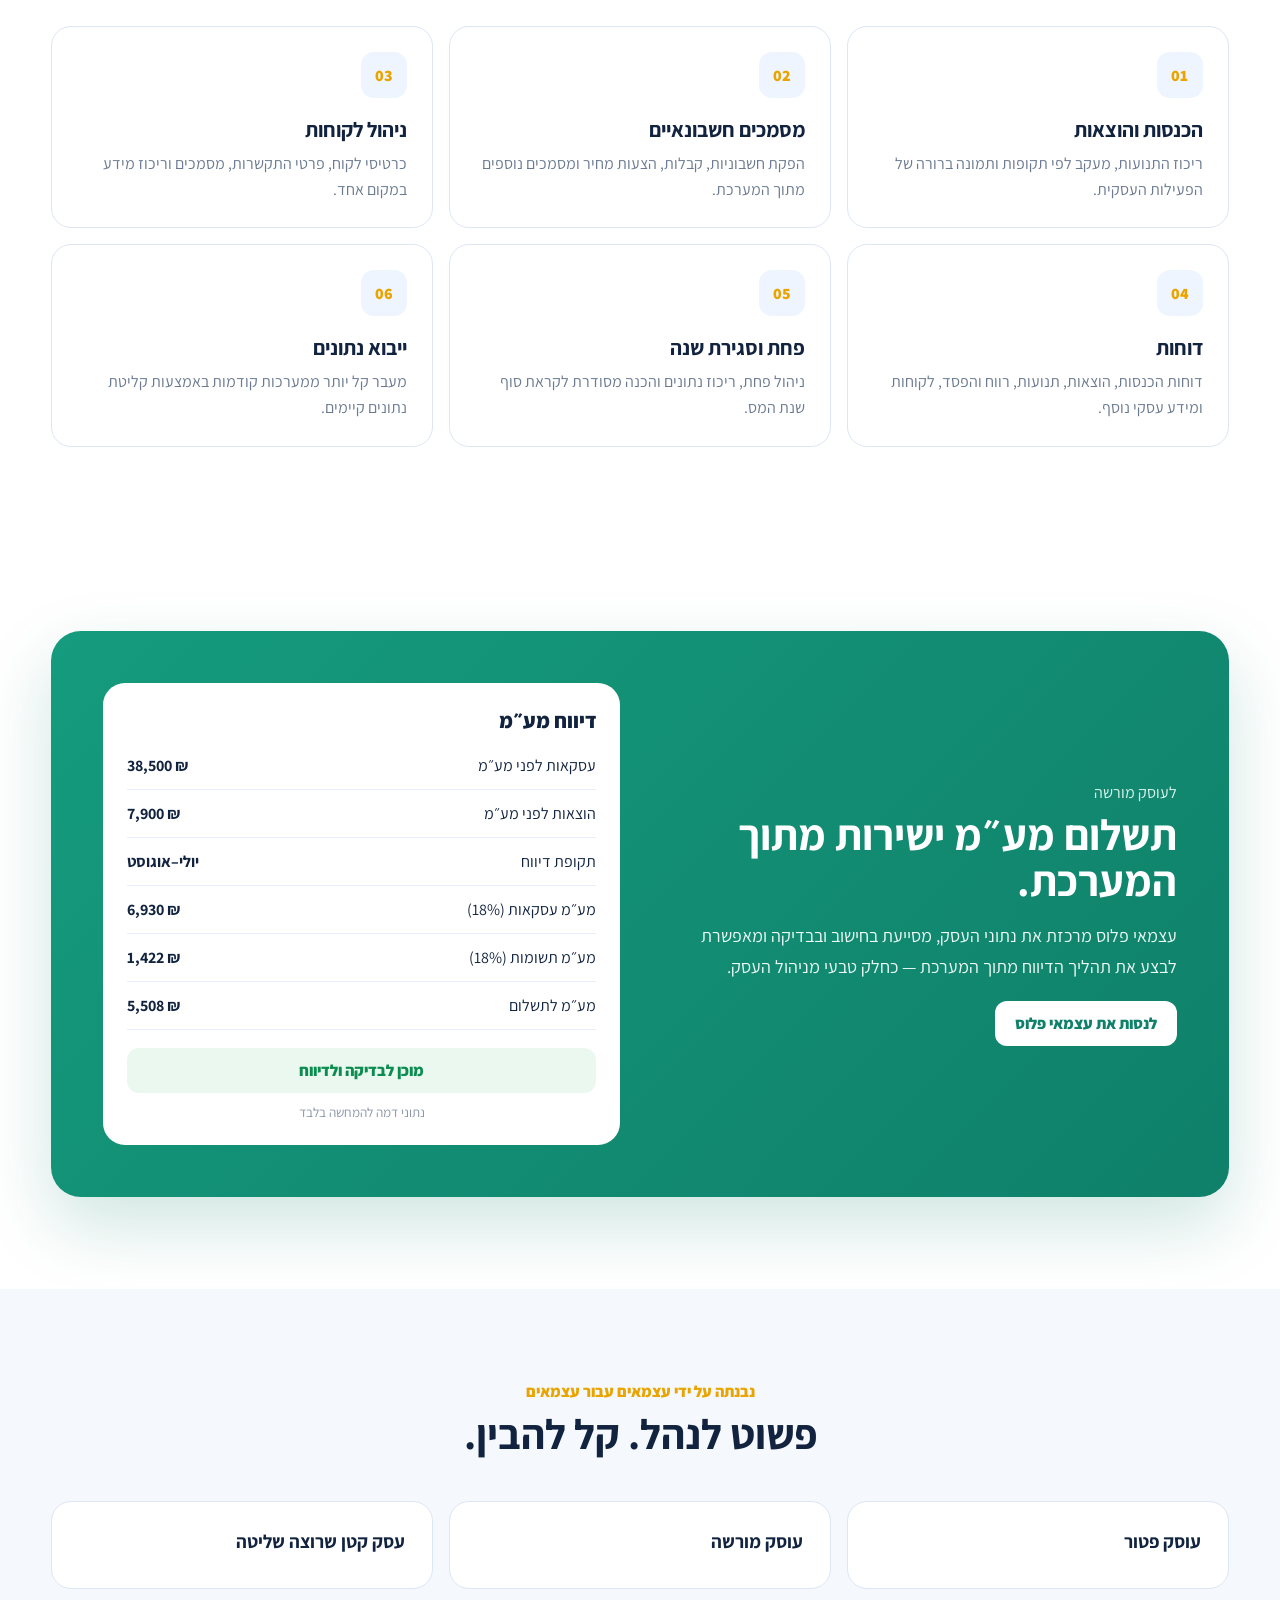
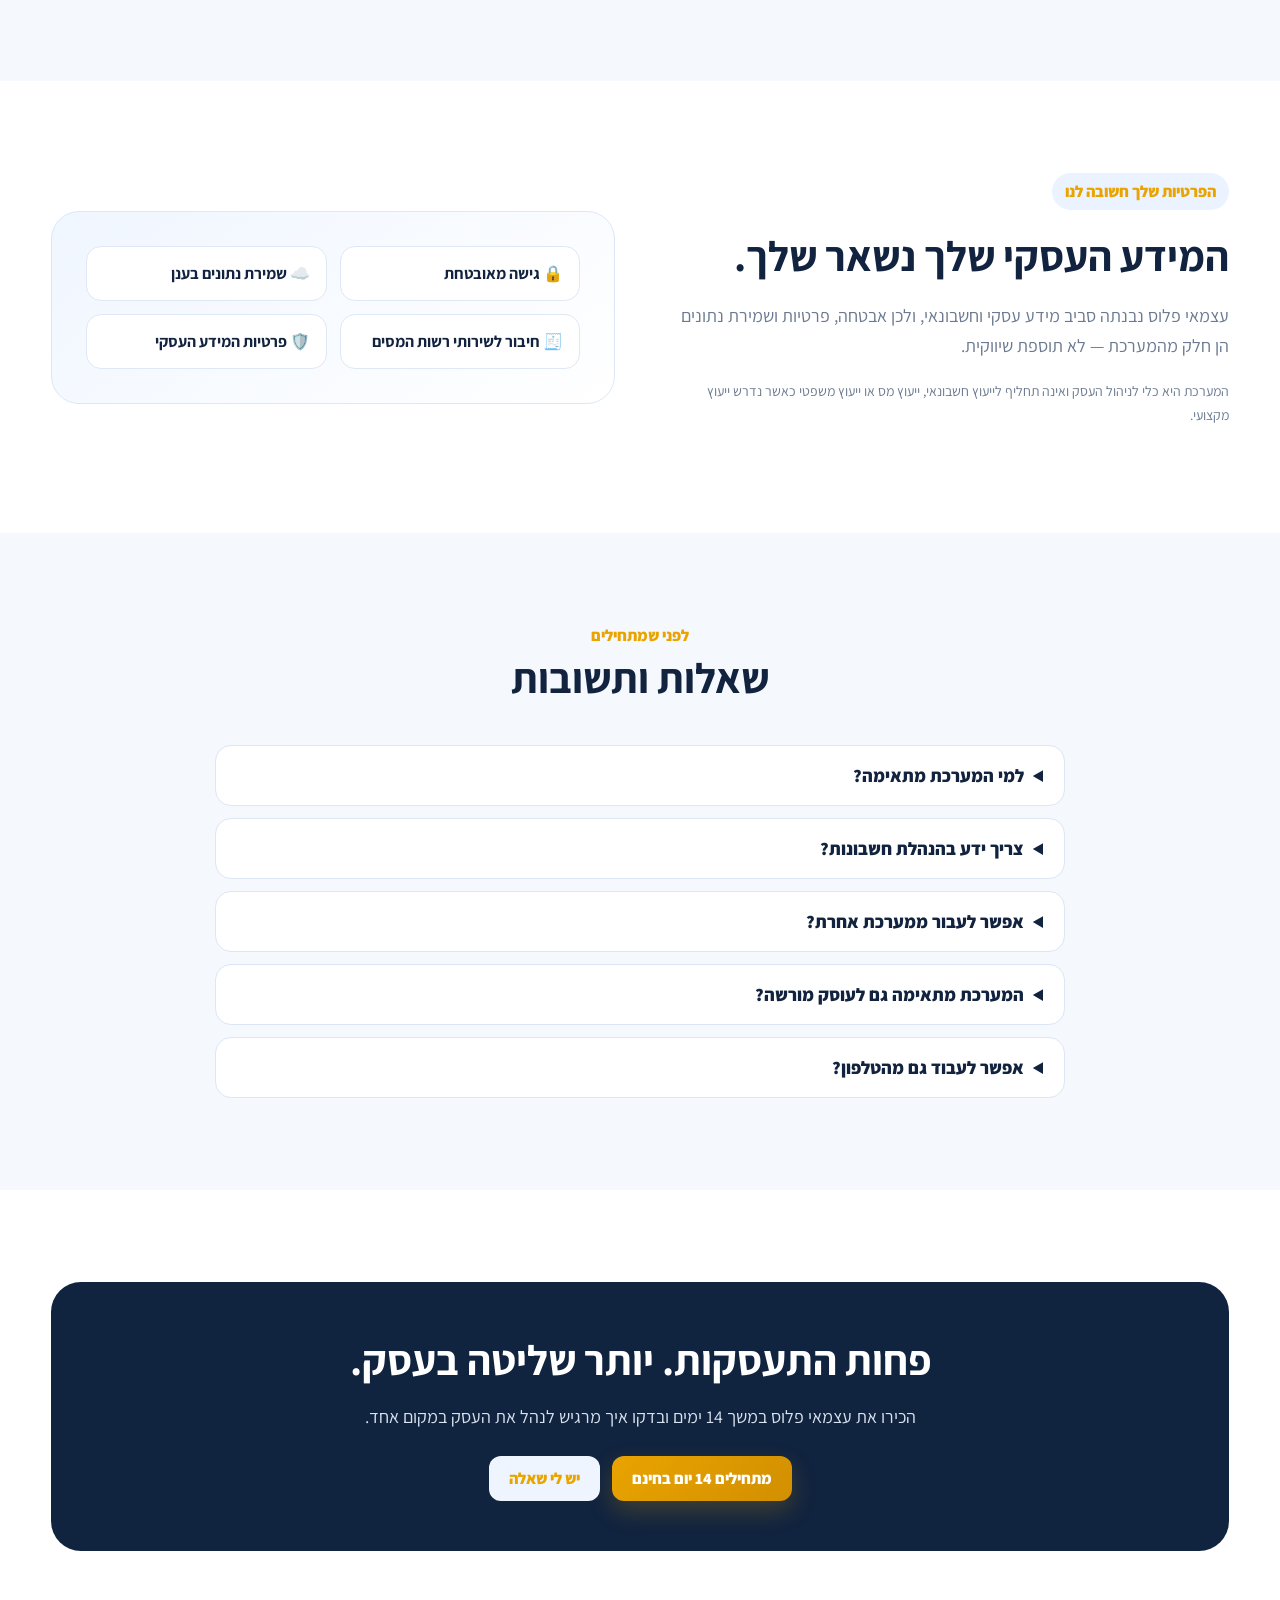
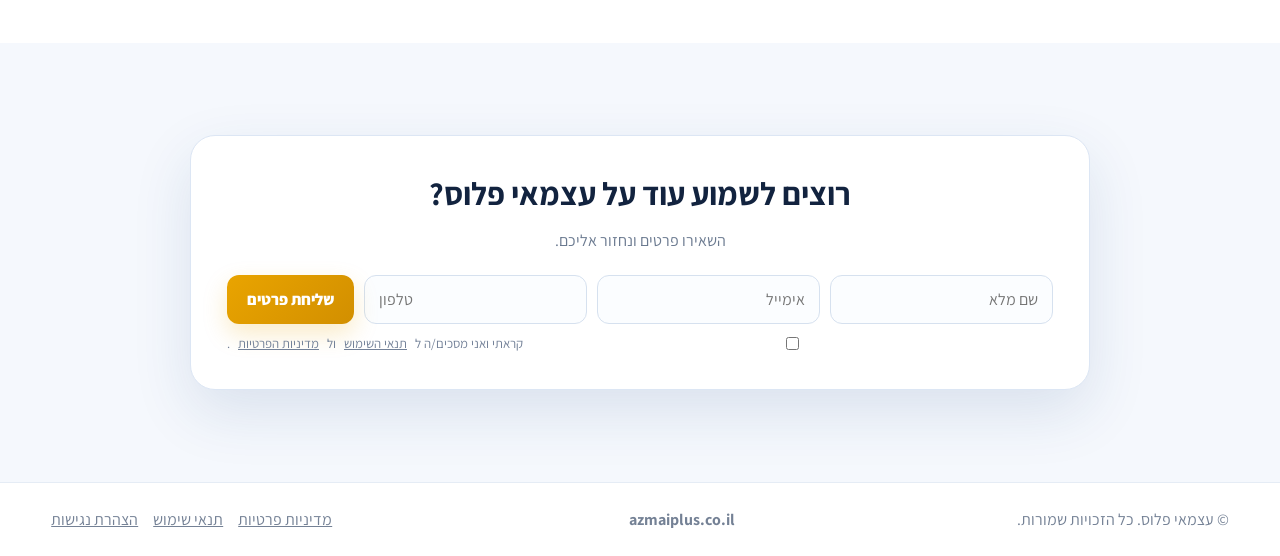
==== commit 326805be: "Update index.html" ====
--- a/index.html
+++ b/index.html
@@ -36,9 +36,9 @@
     .sr-only{position:absolute!important;width:1px!important;height:1px!important;padding:0!important;margin:-1px!important;overflow:hidden!important;clip:rect(0,0,0,0)!important;white-space:nowrap!important;border:0!important}
     .modal-link{border:0;background:none;color:inherit;font:inherit;padding:0;text-decoration:underline;cursor:pointer}
     footer .modal-link{margin-right:15px;color:inherit}
-    .consent{align-items:center;flex-wrap:wrap}
+    .consent{align-items:center;flex-wrap:nowrap;white-space:nowrap}
     .consent .modal-link{font-size:13px}
-    .accessibility-toggle{position:fixed;left:18px;bottom:18px;z-index:90;width:52px;height:52px;border-radius:50%;border:2px solid #fff;background:#e9a400;color:#fff;box-shadow:0 8px 24px rgba(10,35,80,.25);font-size:27px;cursor:pointer;display:grid;place-items:center}
+    .accessibility-toggle{position:fixed;left:18px;bottom:18px;z-index:90;width:52px;height:52px;border-radius:50%;border:2px solid #fff;background:#1768e5;color:#fff;box-shadow:0 8px 24px rgba(10,35,80,.25);font-size:27px;cursor:pointer;display:grid;place-items:center}
     .accessibility-panel{position:fixed;left:18px;bottom:82px;z-index:91;width:min(310px,calc(100vw - 36px));background:#fff;border:1px solid #ccd9ea;border-radius:16px;box-shadow:0 20px 55px rgba(10,35,80,.22);padding:16px;display:none}
     .accessibility-panel.open{display:block}.accessibility-panel h2{font-size:20px;margin:0 0 12px}.accessibility-panel .access-actions{display:grid;grid-template-columns:1fr 1fr;gap:8px}.accessibility-panel button{border:1px solid #cbd8e8;background:#f7faff;border-radius:10px;padding:10px;cursor:pointer;font-weight:700}.accessibility-panel .statement-button{grid-column:1/-1;background:#fff6dd;color:#b87900}
     html.a11y-large-text{font-size:112.5%} html.a11y-larger-text{font-size:125%}
@@ -47,7 +47,7 @@
     @media (prefers-reduced-motion: reduce){html{scroll-behavior:auto}*,*::before,*::after{animation-duration:.01ms!important;animation-iteration-count:1!important;transition-duration:.01ms!important;scroll-behavior:auto!important}.btn:hover,.feature:hover{transform:none}}
 
     @media(max-width:900px){.nav-links{display:none}.nav-actions .btn-outline{display:none}.hero{padding-top:48px}.hero-grid,.difference,.vat,.security{grid-template-columns:1fr}.hero-text{text-align:center}.hero-points{max-width:560px;margin:24px auto;text-align:right}.hero-actions{justify-content:center}.product-stage{min-height:420px}.features-grid,.audience{grid-template-columns:1fr 1fr}.trust-grid{grid-template-columns:1fr 1fr}.trust-item:nth-child(2){border-left:0}.form{grid-template-columns:1fr 1fr}.form button{grid-column:1/-1}.phone{left:2px}.vat{padding:36px}.section-head h2,.difference h2,.vat h2,.security h2{font-size:36px}}
-    @media(max-width:600px){.container{width:min(94%,1180px)}.nav{height:68px}.brand span{display:none}.brand img{width:42px;height:42px}.nav-actions .btn-blue{font-size:14px;padding:10px 13px}.hero h1{font-size:46px}.lead{font-size:18px}.hero-points{grid-template-columns:1fr}.browser{transform:none}.product-stage{min-height:365px}.phone{width:120px;bottom:-10px}.phone-screen{min-height:220px}.stats{grid-template-columns:1fr 1fr}.demo-grid{grid-template-columns:1fr 1fr}.demo-card:nth-child(3){display:none}.trust-grid,.features-grid,.audience,.security-list{grid-template-columns:1fr}.trust-item{border-left:0;border-bottom:1px solid #edf1f7}.form{grid-template-columns:1fr}.form button{grid-column:auto}.consent{grid-column:auto}.cta,.lead-box{padding:28px 20px}.cta h2{font-size:34px}.section-head h2{font-size:34px}section.content{padding:68px 0}.footer-row{flex-direction:column;text-align:center}}
+    @media(max-width:600px){.consent{flex-wrap:wrap;white-space:normal}.container{width:min(94%,1180px)}.nav{height:68px}.brand span{display:none}.brand img{width:42px;height:42px}.nav-actions .btn-blue{font-size:14px;padding:10px 13px}.hero h1{font-size:46px}.lead{font-size:18px}.hero-points{grid-template-columns:1fr}.browser{transform:none}.product-stage{min-height:365px}.phone{width:120px;bottom:-10px}.phone-screen{min-height:220px}.stats{grid-template-columns:1fr 1fr}.demo-grid{grid-template-columns:1fr 1fr}.demo-card:nth-child(3){display:none}.trust-grid,.features-grid,.audience,.security-list{grid-template-columns:1fr}.trust-item{border-left:0;border-bottom:1px solid #edf1f7}.form{grid-template-columns:1fr}.form button{grid-column:auto}.consent{grid-column:auto}.cta,.lead-box{padding:28px 20px}.cta h2{font-size:34px}.section-head h2{font-size:34px}section.content{padding:68px 0}.footer-row{flex-direction:column;text-align:center}}
   </style>
 </head>
 <body>
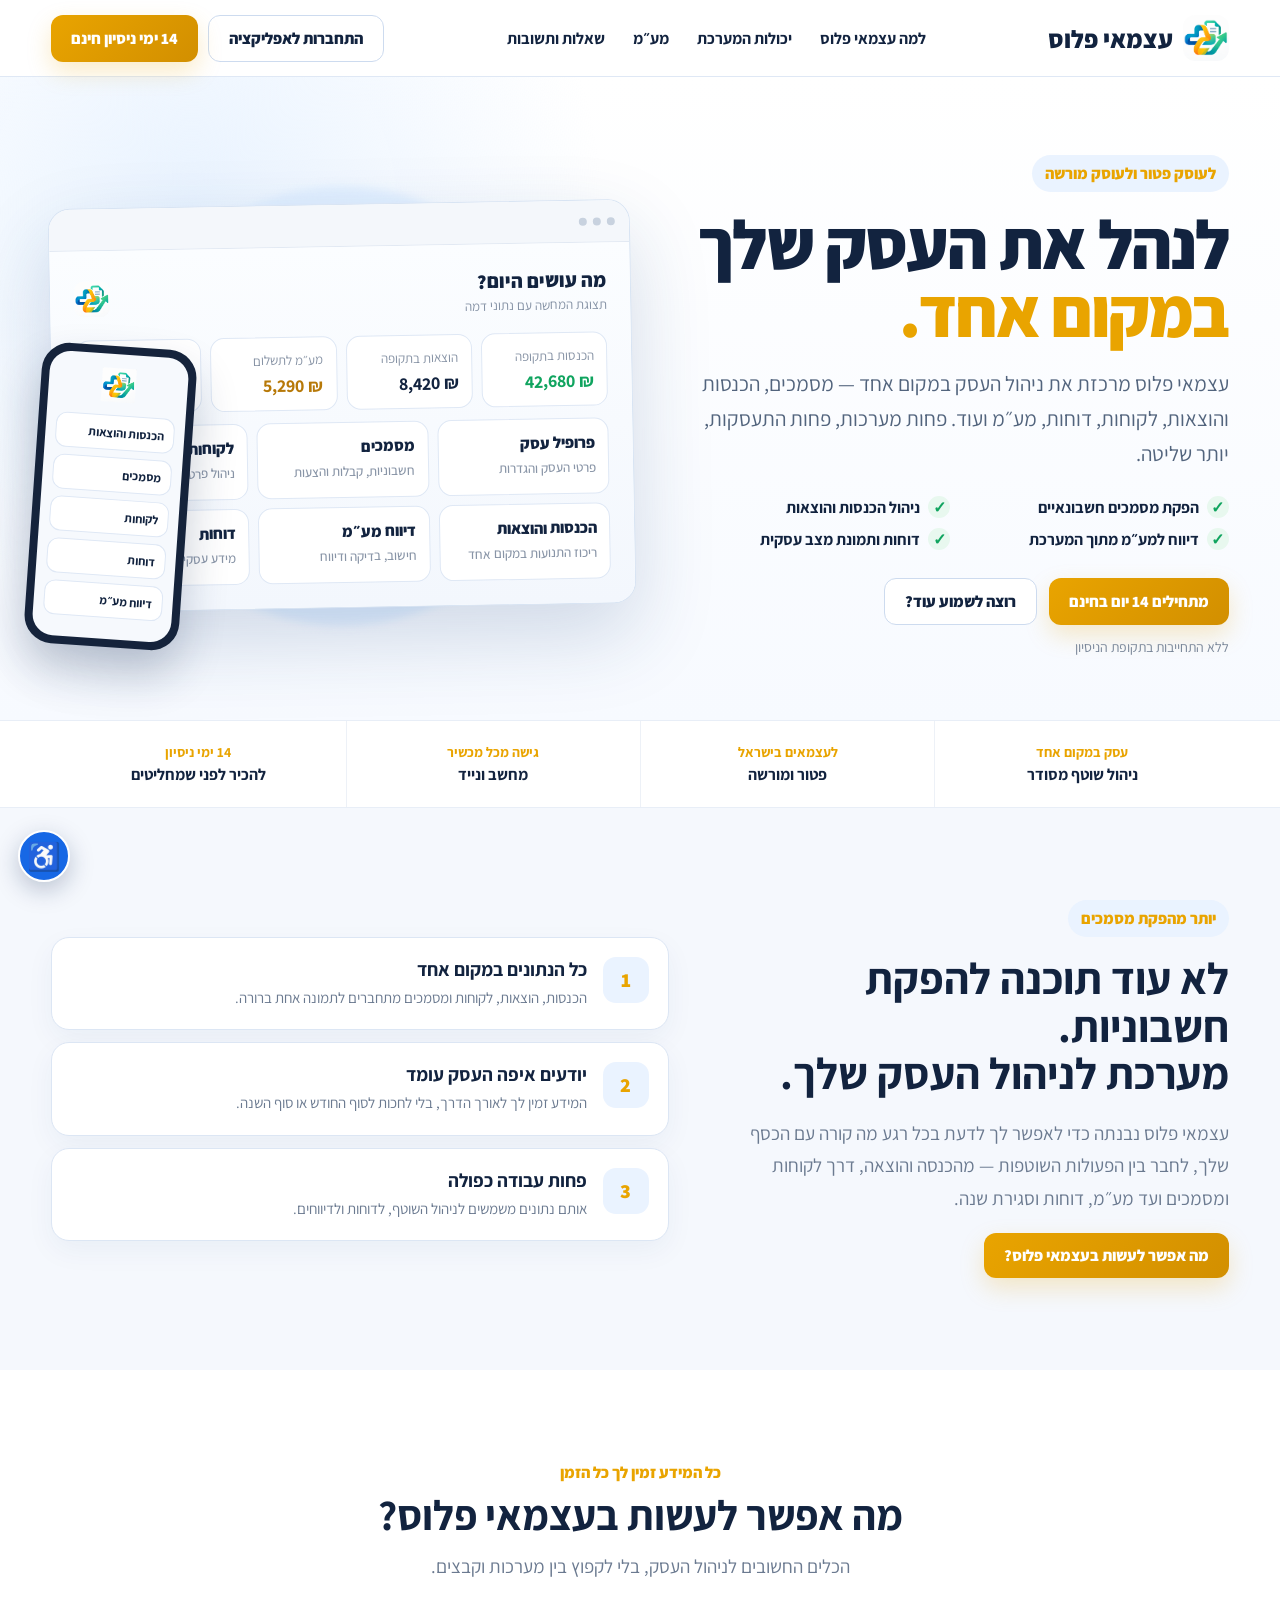
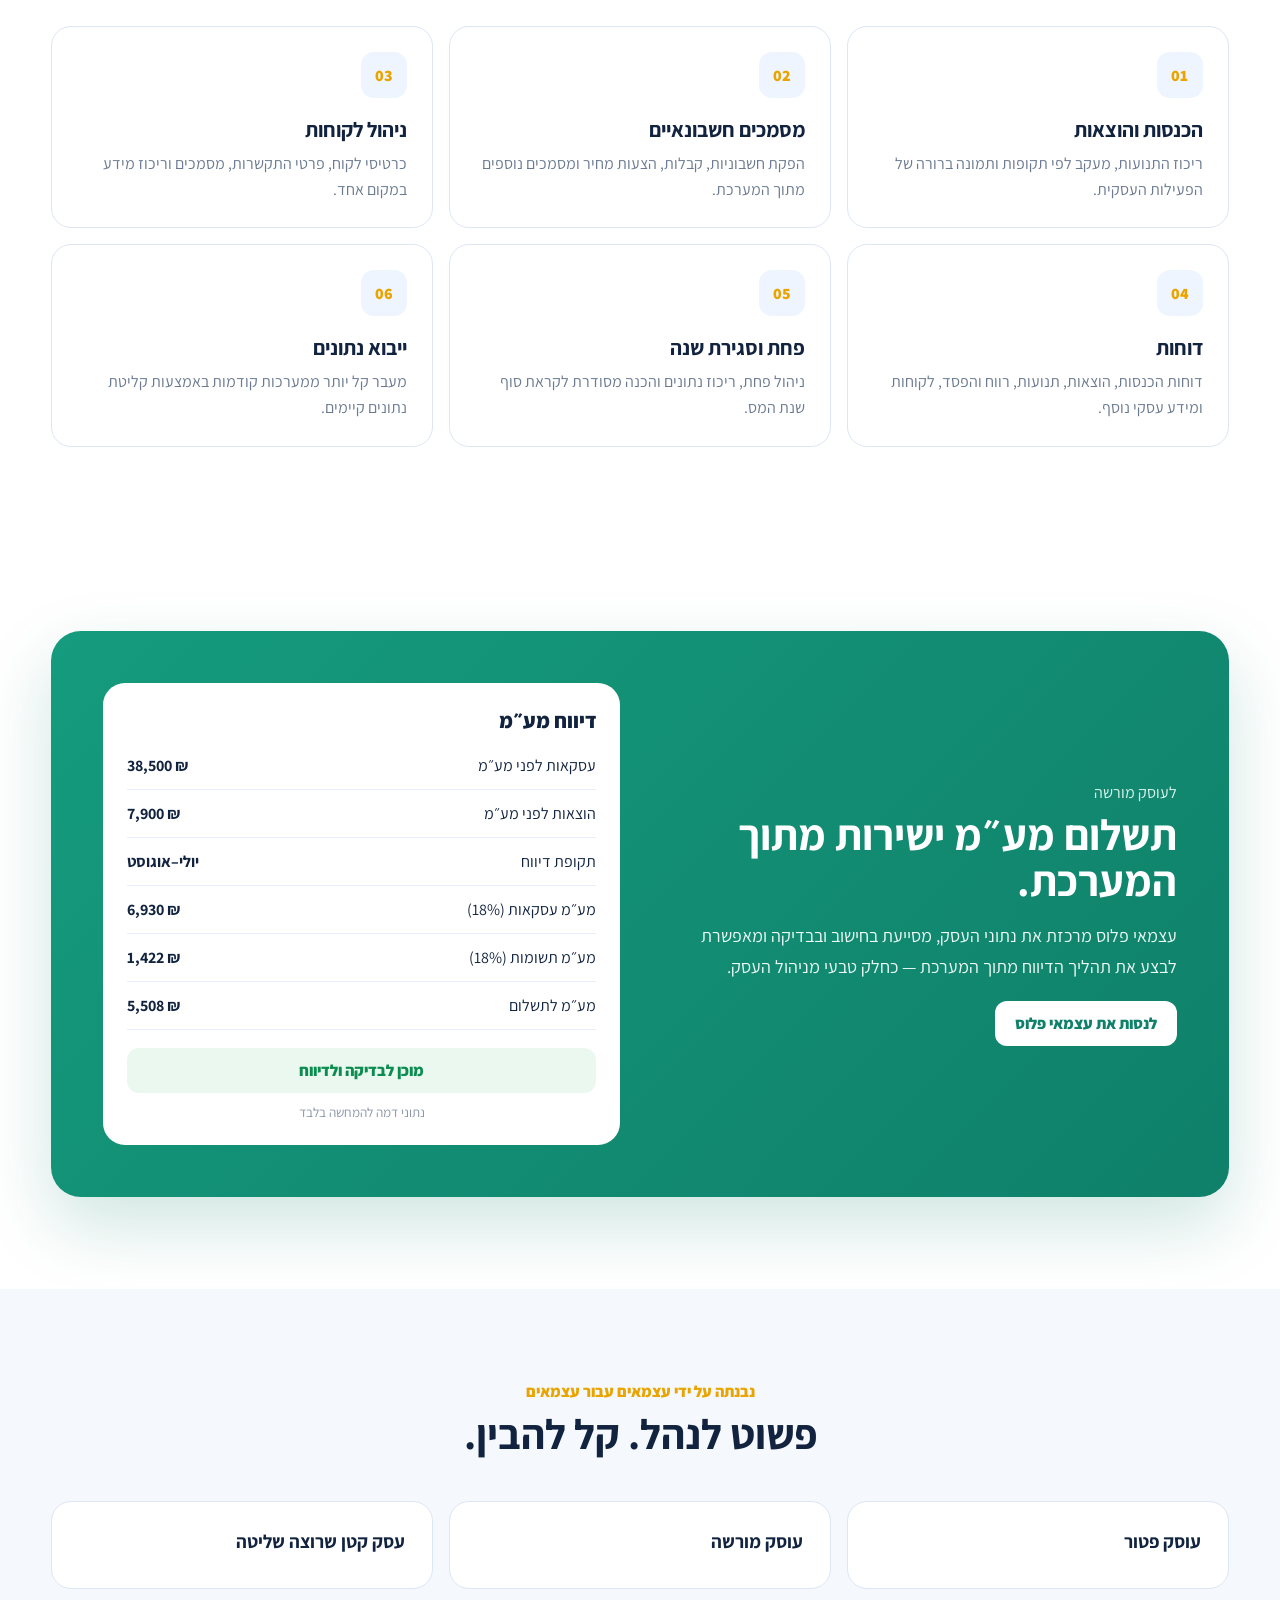
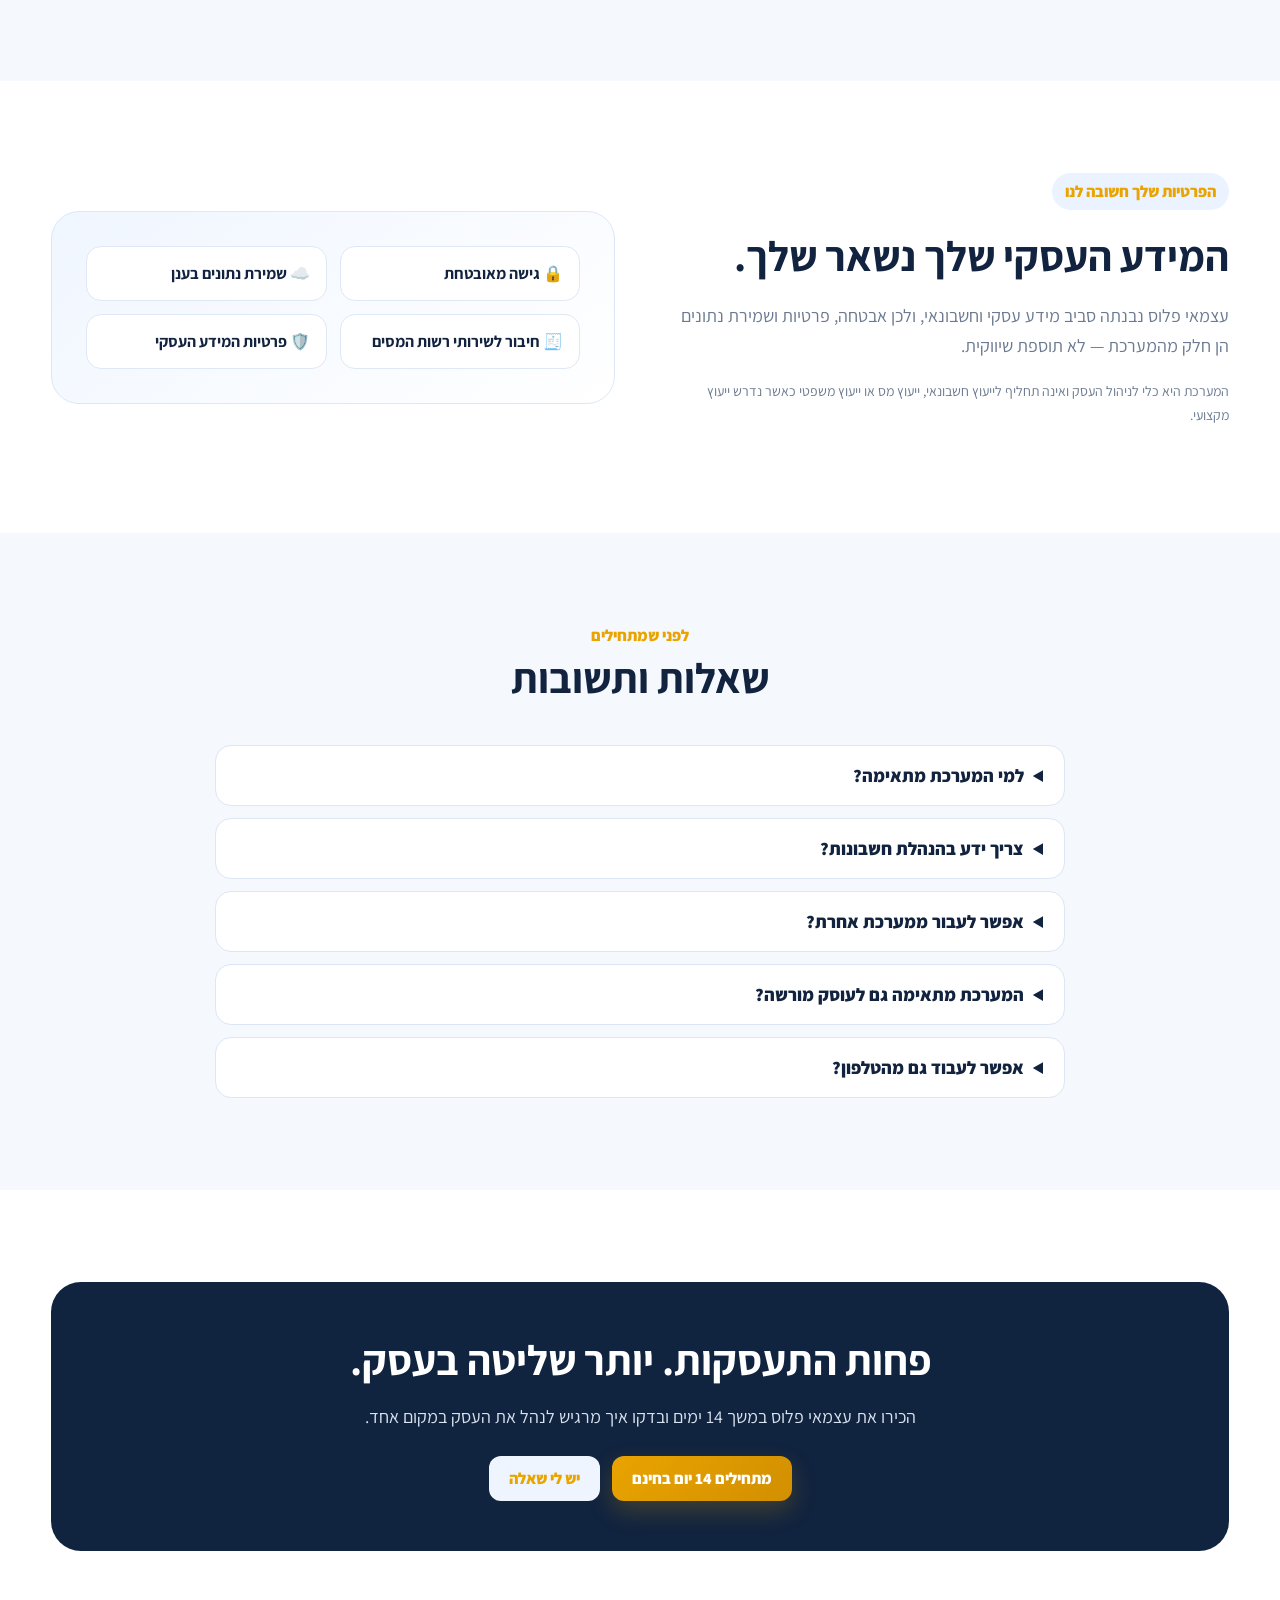
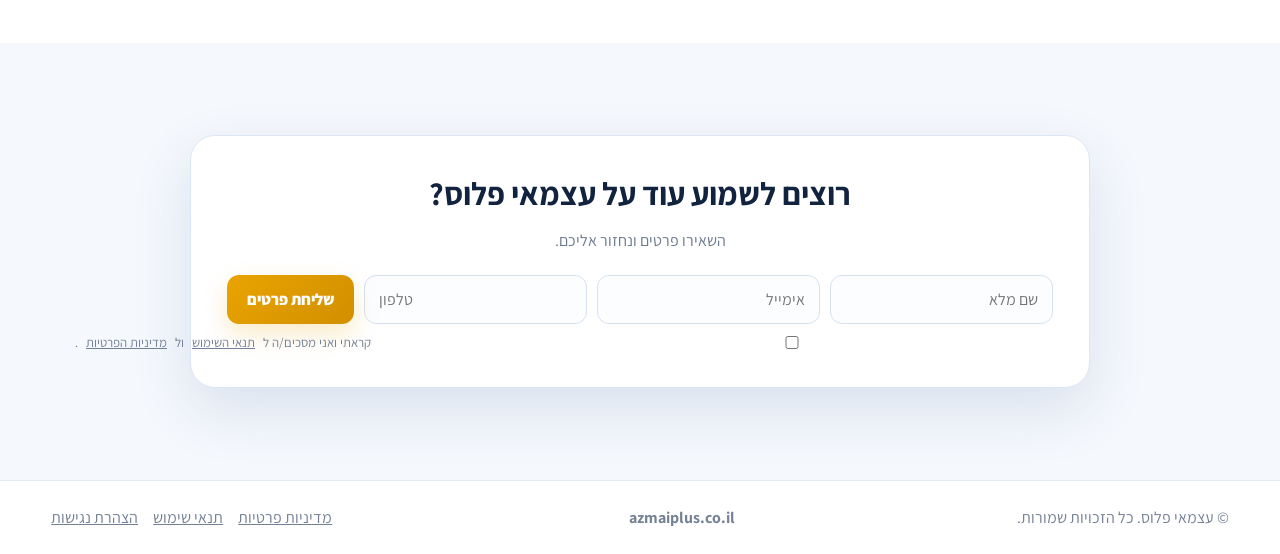
==== commit cc88b200: "Update index.html" ====
--- a/index.html
+++ b/index.html
@@ -36,7 +36,7 @@
     .sr-only{position:absolute!important;width:1px!important;height:1px!important;padding:0!important;margin:-1px!important;overflow:hidden!important;clip:rect(0,0,0,0)!important;white-space:nowrap!important;border:0!important}
     .modal-link{border:0;background:none;color:inherit;font:inherit;padding:0;text-decoration:underline;cursor:pointer}
     footer .modal-link{margin-right:15px;color:inherit}
-    .consent{align-items:center;flex-wrap:nowrap;white-space:nowrap}
+    .consent{align-items:center;flex-wrap:nowrap;white-space:nowrap;direction:rtl}.consent input[type="checkbox"]{margin:0;flex:0 0 auto}
     .consent .modal-link{font-size:13px}
     .accessibility-toggle{position:fixed;left:18px;bottom:18px;z-index:90;width:52px;height:52px;border-radius:50%;border:2px solid #fff;background:#1768e5;color:#fff;box-shadow:0 8px 24px rgba(10,35,80,.25);font-size:27px;cursor:pointer;display:grid;place-items:center}
     .accessibility-panel{position:fixed;left:18px;bottom:82px;z-index:91;width:min(310px,calc(100vw - 36px));background:#fff;border:1px solid #ccd9ea;border-radius:16px;box-shadow:0 20px 55px rgba(10,35,80,.22);padding:16px;display:none}
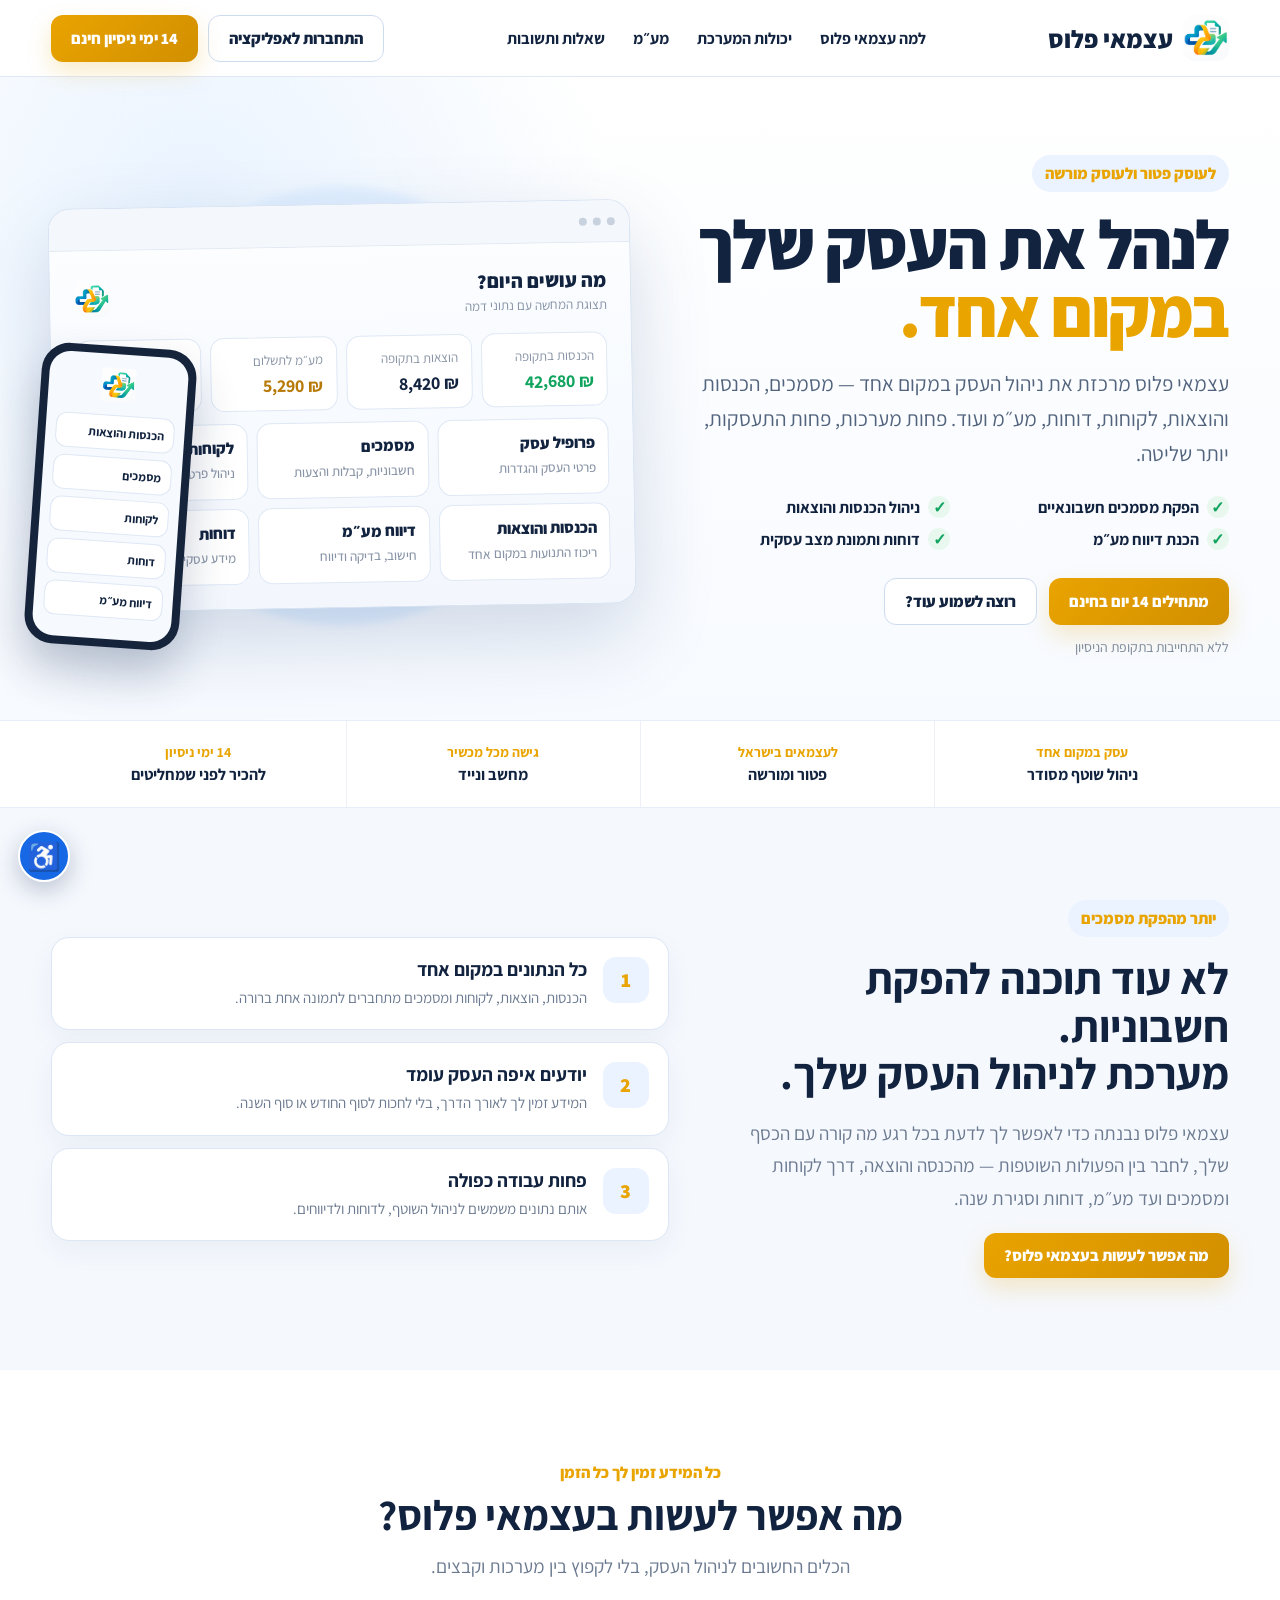
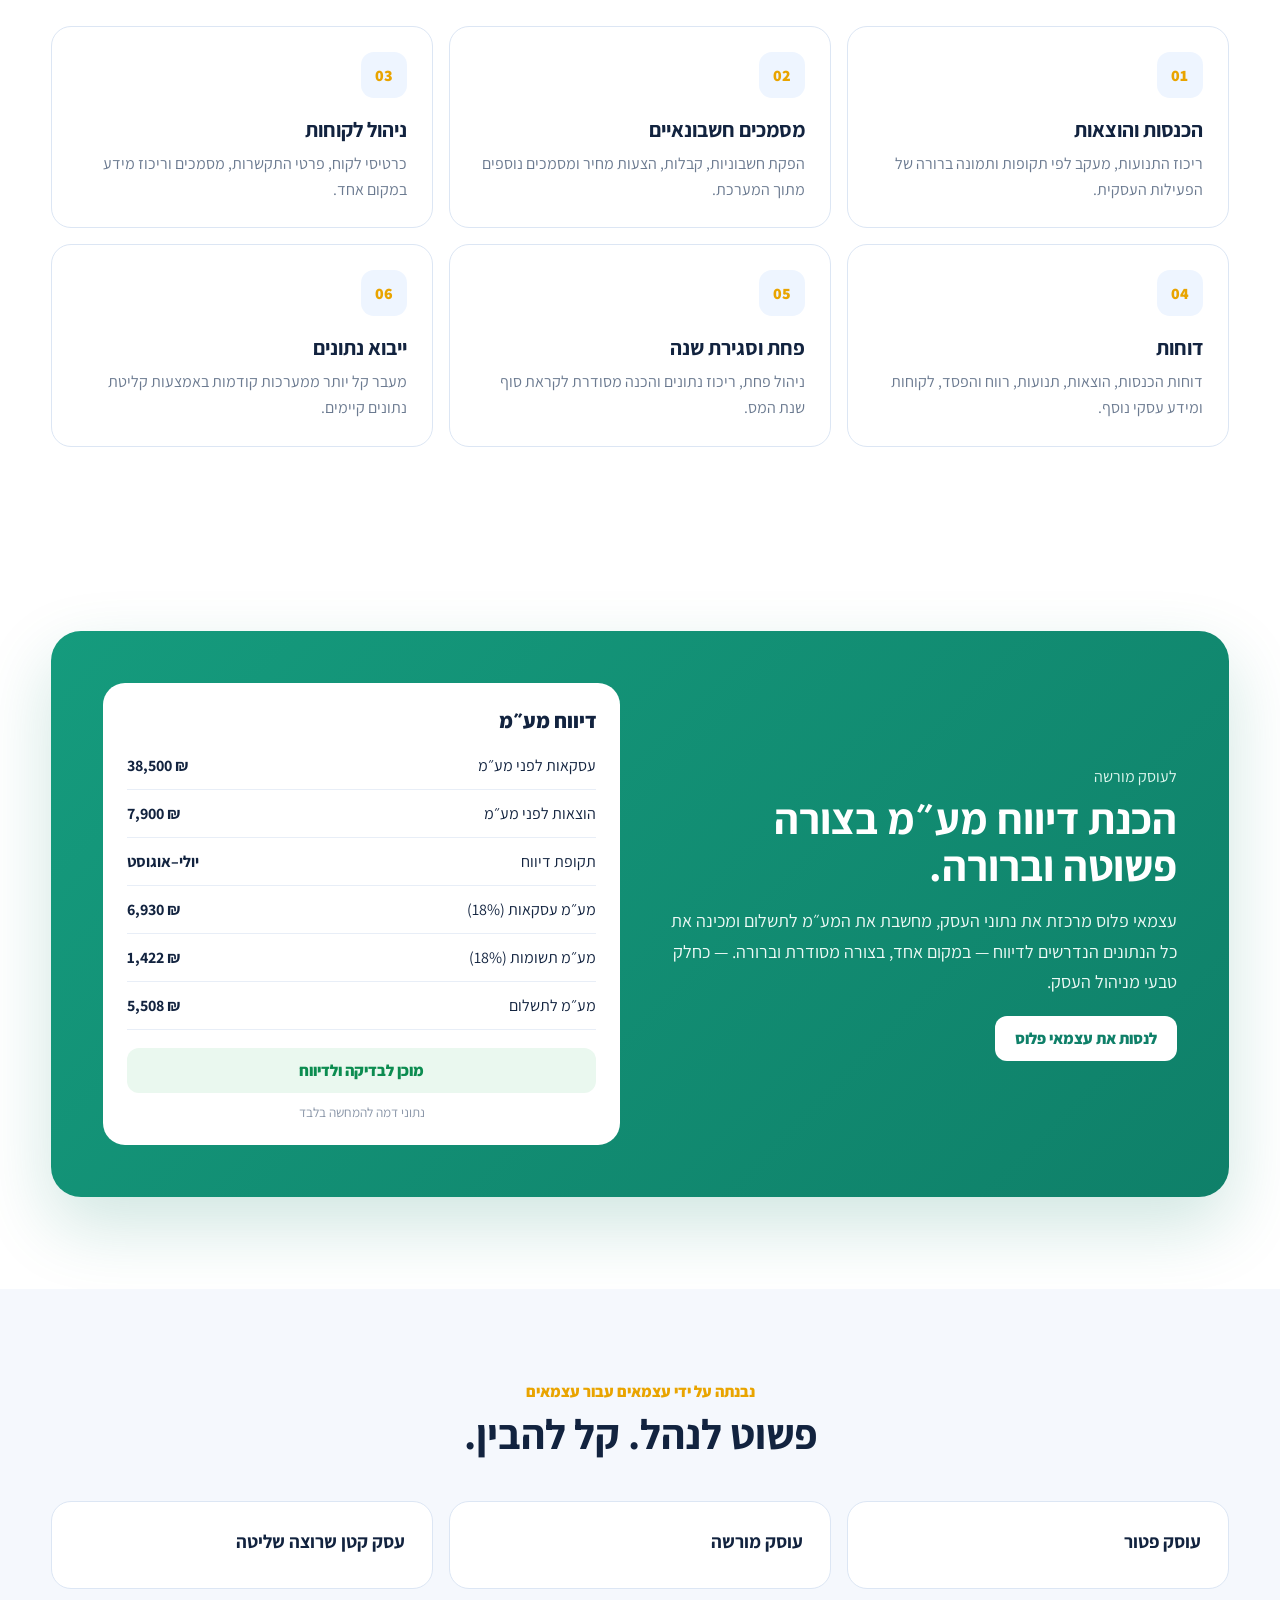
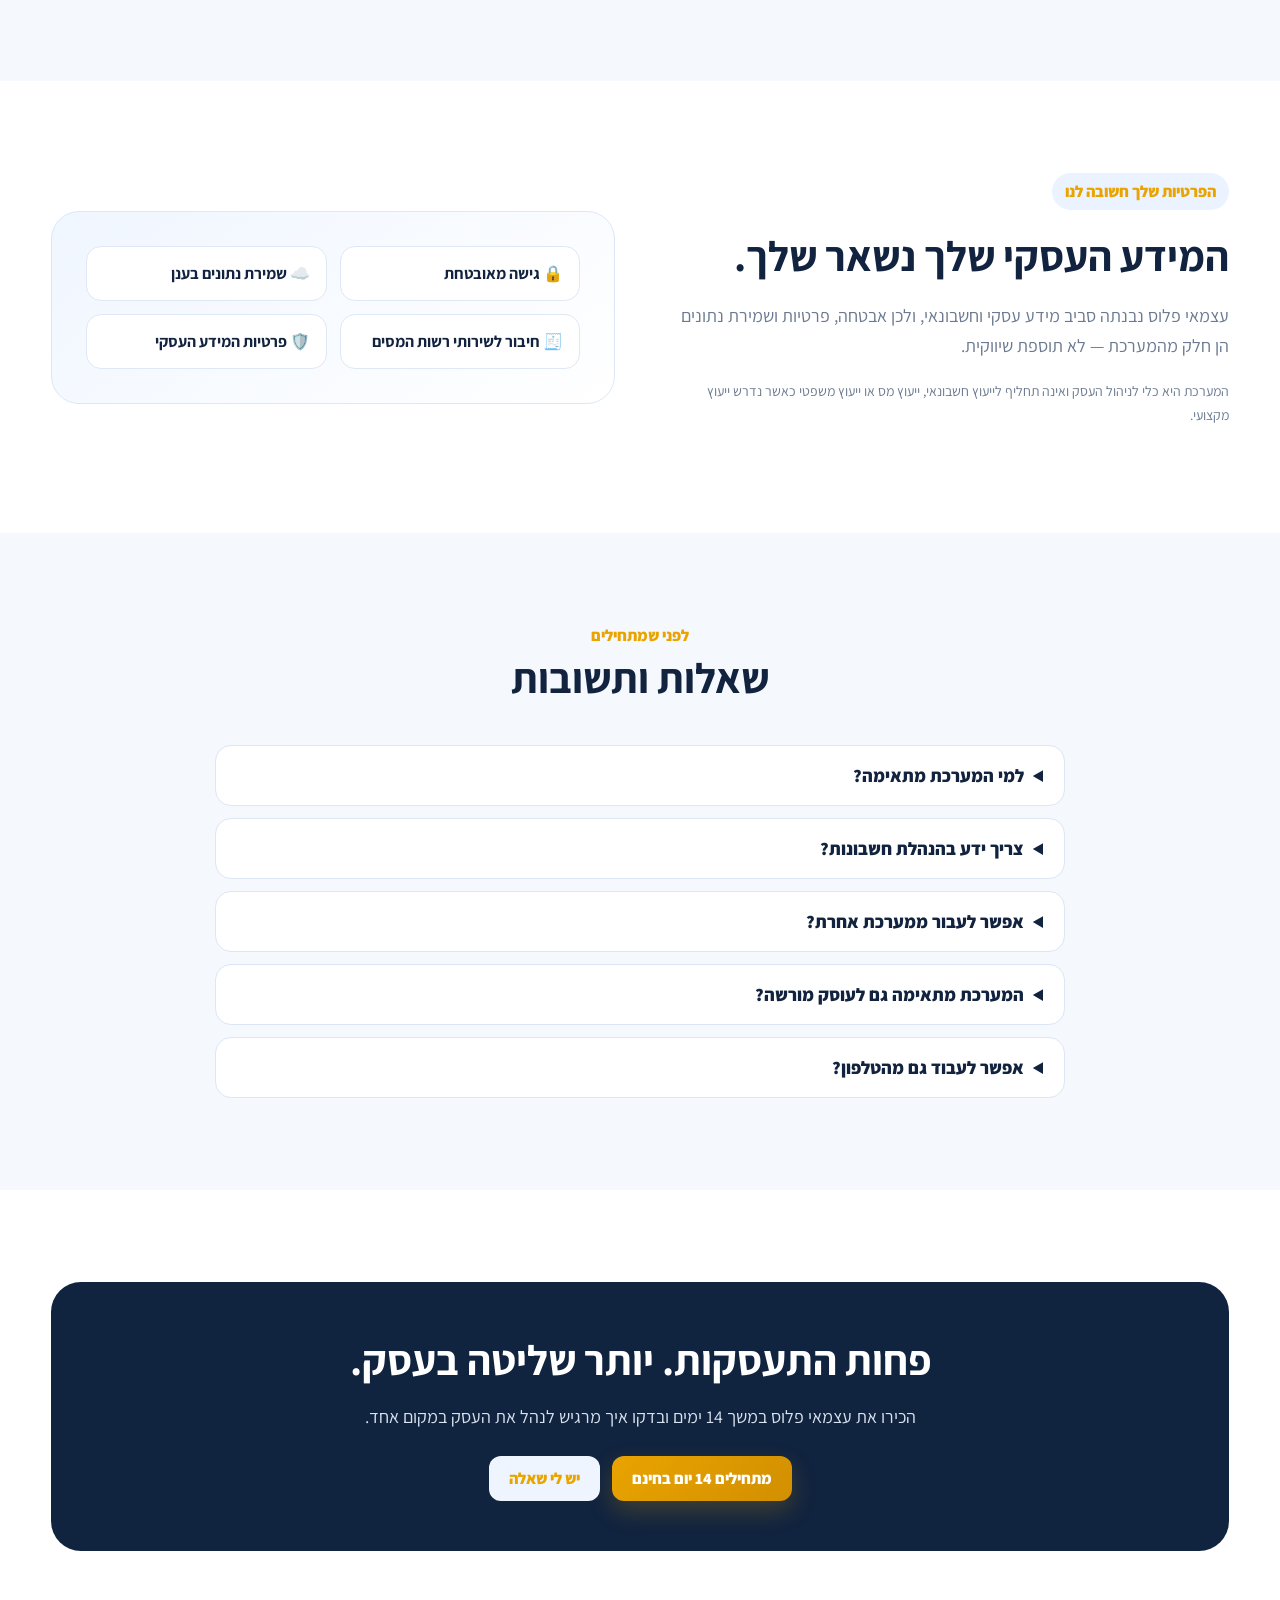
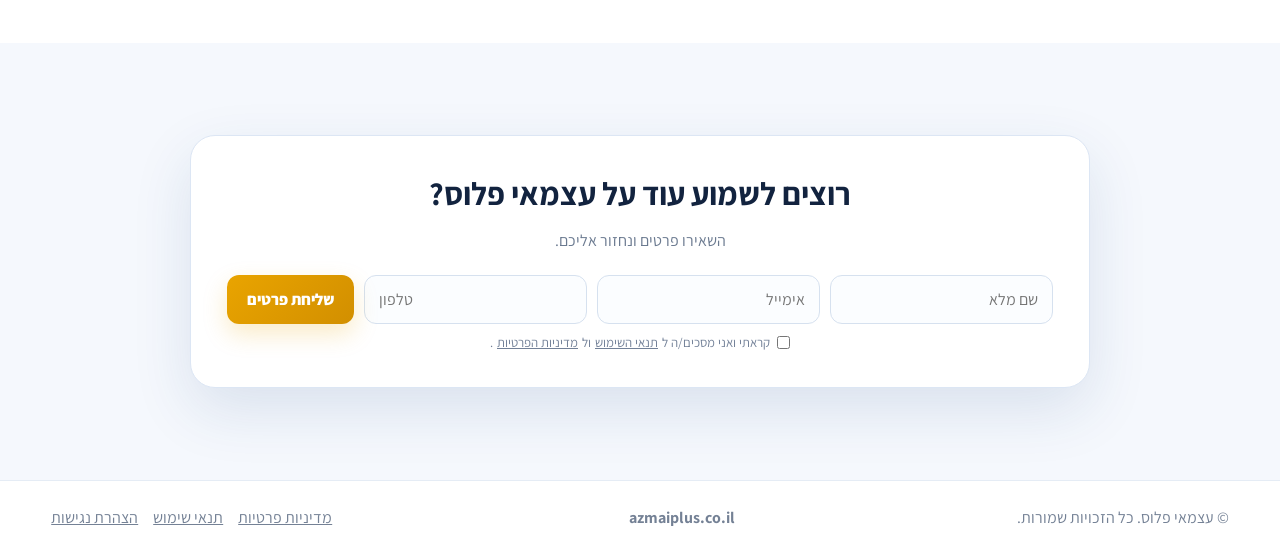
==== commit 24780fc3: "Update index.html" ====
--- a/index.html
+++ b/index.html
@@ -49,6 +49,39 @@
     @media(max-width:900px){.nav-links{display:none}.nav-actions .btn-outline{display:none}.hero{padding-top:48px}.hero-grid,.difference,.vat,.security{grid-template-columns:1fr}.hero-text{text-align:center}.hero-points{max-width:560px;margin:24px auto;text-align:right}.hero-actions{justify-content:center}.product-stage{min-height:420px}.features-grid,.audience{grid-template-columns:1fr 1fr}.trust-grid{grid-template-columns:1fr 1fr}.trust-item:nth-child(2){border-left:0}.form{grid-template-columns:1fr 1fr}.form button{grid-column:1/-1}.phone{left:2px}.vat{padding:36px}.section-head h2,.difference h2,.vat h2,.security h2{font-size:36px}}
     @media(max-width:600px){.consent{flex-wrap:wrap;white-space:normal}.container{width:min(94%,1180px)}.nav{height:68px}.brand span{display:none}.brand img{width:42px;height:42px}.nav-actions .btn-blue{font-size:14px;padding:10px 13px}.hero h1{font-size:46px}.lead{font-size:18px}.hero-points{grid-template-columns:1fr}.browser{transform:none}.product-stage{min-height:365px}.phone{width:120px;bottom:-10px}.phone-screen{min-height:220px}.stats{grid-template-columns:1fr 1fr}.demo-grid{grid-template-columns:1fr 1fr}.demo-card:nth-child(3){display:none}.trust-grid,.features-grid,.audience,.security-list{grid-template-columns:1fr}.trust-item{border-left:0;border-bottom:1px solid #edf1f7}.form{grid-template-columns:1fr}.form button{grid-column:auto}.consent{grid-column:auto}.cta,.lead-box{padding:28px 20px}.cta h2{font-size:34px}.section-head h2{font-size:34px}section.content{padding:68px 0}.footer-row{flex-direction:column;text-align:center}}
   </style>
+
+<style>
+/* Final consent alignment: checkbox stays attached to the consent sentence */
+.consent.consent-final-fix{
+  display:flex !important;
+  flex-direction:row !important;
+  align-items:center !important;
+  justify-content:center !important;
+  gap:7px !important;
+  width:100% !important;
+}
+.consent.consent-final-fix > input[type="checkbox"]{
+  flex:0 0 auto !important;
+  width:auto !important;
+  margin:0 !important;
+}
+.consent.consent-final-fix .consent-copy{
+  display:flex !important;
+  flex-direction:row !important;
+  align-items:center !important;
+  gap:4px !important;
+  width:auto !important;
+  white-space:nowrap !important;
+}
+@media (max-width:700px){
+  .consent.consent-final-fix,
+  .consent.consent-final-fix .consent-copy{
+    flex-wrap:wrap !important;
+    white-space:normal !important;
+  }
+}
+</style>
+
 </head>
 <body>
 <a class="skip-link" href="#main-content">דילוג לתוכן המרכזי</a>
@@ -67,7 +100,7 @@
       <div class="eyebrow">לעוסק פטור ולעוסק מורשה</div>
       <h1>לנהל את העסק שלך<br><span>במקום אחד.</span></h1>
       <p class="lead">עצמאי פלוס מרכזת את ניהול העסק במקום אחד — מסמכים, הכנסות והוצאות, לקוחות, דוחות, מע״מ ועוד. פחות מערכות, פחות התעסקות, יותר שליטה.</p>
-      <div class="hero-points"><div>הפקת מסמכים חשבונאיים</div><div>ניהול הכנסות והוצאות</div><div>דיווח למע״מ מתוך המערכת</div><div>דוחות ותמונת מצב עסקית</div></div>
+      <div class="hero-points"><div>הפקת מסמכים חשבונאיים</div><div>ניהול הכנסות והוצאות</div><div>הכנת דיווח מע״מ</div><div>דוחות ותמונת מצב עסקית</div></div>
       <div class="hero-actions"><a class="btn btn-blue" href="https://app.azmaiplus.co.il">מתחילים 14 יום בחינם</a><a class="btn btn-outline" href="#contact">רוצה לשמוע עוד?</a></div>
       <div class="micro">ללא התחייבות בתקופת הניסיון</div>
     </div>
@@ -106,7 +139,7 @@
 </div></section>
 
 <section id="vat" class="content"><div class="container"><div class="vat">
-  <div><div class="kicker">לעוסק מורשה</div><h2>תשלום מע״מ ישירות מתוך המערכת.</h2><p>עצמאי פלוס מרכזת את נתוני העסק, מסייעת בחישוב ובבדיקה ומאפשרת לבצע את תהליך הדיווח מתוך המערכת — כחלק טבעי מניהול העסק.</p><a class="btn" style="background:#fff;color:#0f8069" href="https://app.azmaiplus.co.il">לנסות את עצמאי פלוס</a></div>
+  <div><div class="kicker">לעוסק מורשה</div><h2>הכנת דיווח מע״מ בצורה פשוטה וברורה.</h2><p>עצמאי פלוס מרכזת את נתוני העסק, מחשבת את המע״מ לתשלום ומכינה את כל הנתונים הנדרשים לדיווח — במקום אחד, בצורה מסודרת וברורה. — כחלק טבעי מניהול העסק.</p><a class="btn" style="background:#fff;color:#0f8069" href="https://app.azmaiplus.co.il">לנסות את עצמאי פלוס</a></div>
   <div class="vat-card"><div style="font-size:21px;font-weight:800;margin-bottom:8px">דיווח מע״מ</div><div class="vat-row"><span>עסקאות לפני מע״מ</span><strong>₪ 38,500</strong></div><div class="vat-row"><span>הוצאות לפני מע״מ</span><strong>₪ 7,900</strong></div><div class="vat-row"><span>תקופת דיווח</span><strong>יולי–אוגוסט</strong></div><div class="vat-row"><span>מע״מ עסקאות (18%)</span><strong>₪ 6,930</strong></div><div class="vat-row"><span>מע״מ תשומות (18%)</span><strong>₪ 1,422</strong></div><div class="vat-row"><span>מע״מ לתשלום</span><strong>₪ 5,508</strong></div><div class="vat-status">מוכן לבדיקה ולדיווח</div><small style="display:block;color:#8a96a8;text-align:center;margin-top:10px">נתוני דמה להמחשה בלבד</small></div>
 </div></div></section>
 
@@ -140,7 +173,7 @@
     <label class="sr-only" for="leadEmail">אימייל</label><input id="leadEmail" name="email" type="email" inputmode="email" autocomplete="email" placeholder="אימייל" required aria-required="true">
     <label class="sr-only" for="leadPhone">טלפון</label><input id="leadPhone" name="phone" type="tel" inputmode="tel" autocomplete="tel" placeholder="טלפון">
     <button class="btn btn-blue" type="submit">שליחת פרטים</button>
-    <div class="consent"><input id="leadAgree" type="checkbox" name="agree" required aria-required="true"><label for="leadAgree">קראתי ואני מסכים/ה ל</label><button type="button" class="modal-link" data-modal="terms">תנאי השימוש</button><span>ול</span><button type="button" class="modal-link" data-modal="privacy">מדיניות הפרטיות</button><span>.</span></div>
+    <div class="consent consent-final-fix"><input id="leadAgree" type="checkbox" name="agree" required aria-required="true"><div class="consent-copy"><label for="leadAgree">קראתי ואני מסכים/ה ל</label><button type="button" class="modal-link" data-modal="terms">תנאי השימוש</button><span>ול</span><button type="button" class="modal-link" data-modal="privacy">מדיניות הפרטיות</button><span>.</span></div></div>
     <div class="form-status ok" id="formOk" role="status" aria-live="polite">הפרטים נשלחו בהצלחה. נחזור אליכם בהקדם.</div><div class="form-status err" id="formErr" role="alert" aria-live="assertive">לא הצלחנו לשלוח את הפרטים כרגע. אפשר לפנות אלינו במייל: azmaiplusapp@gmail.com</div>
   </form>
 </div></div></section>
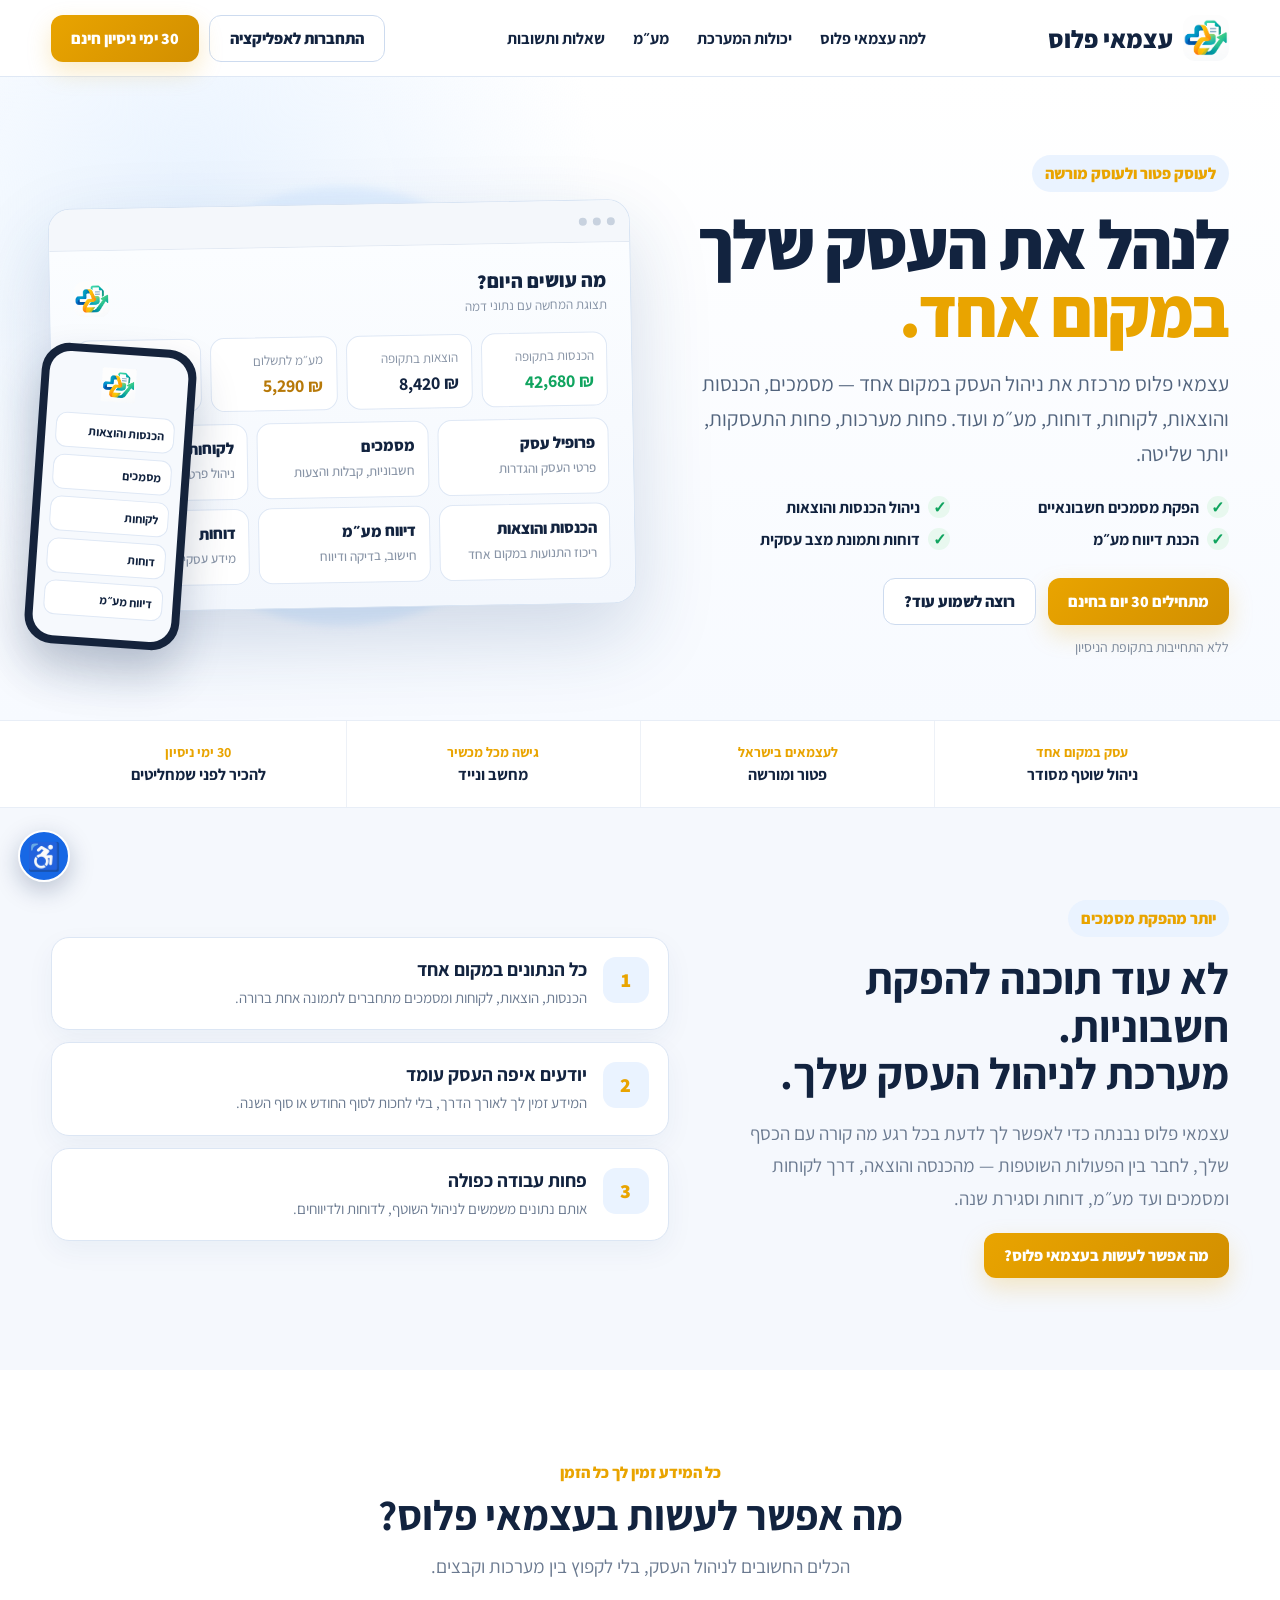
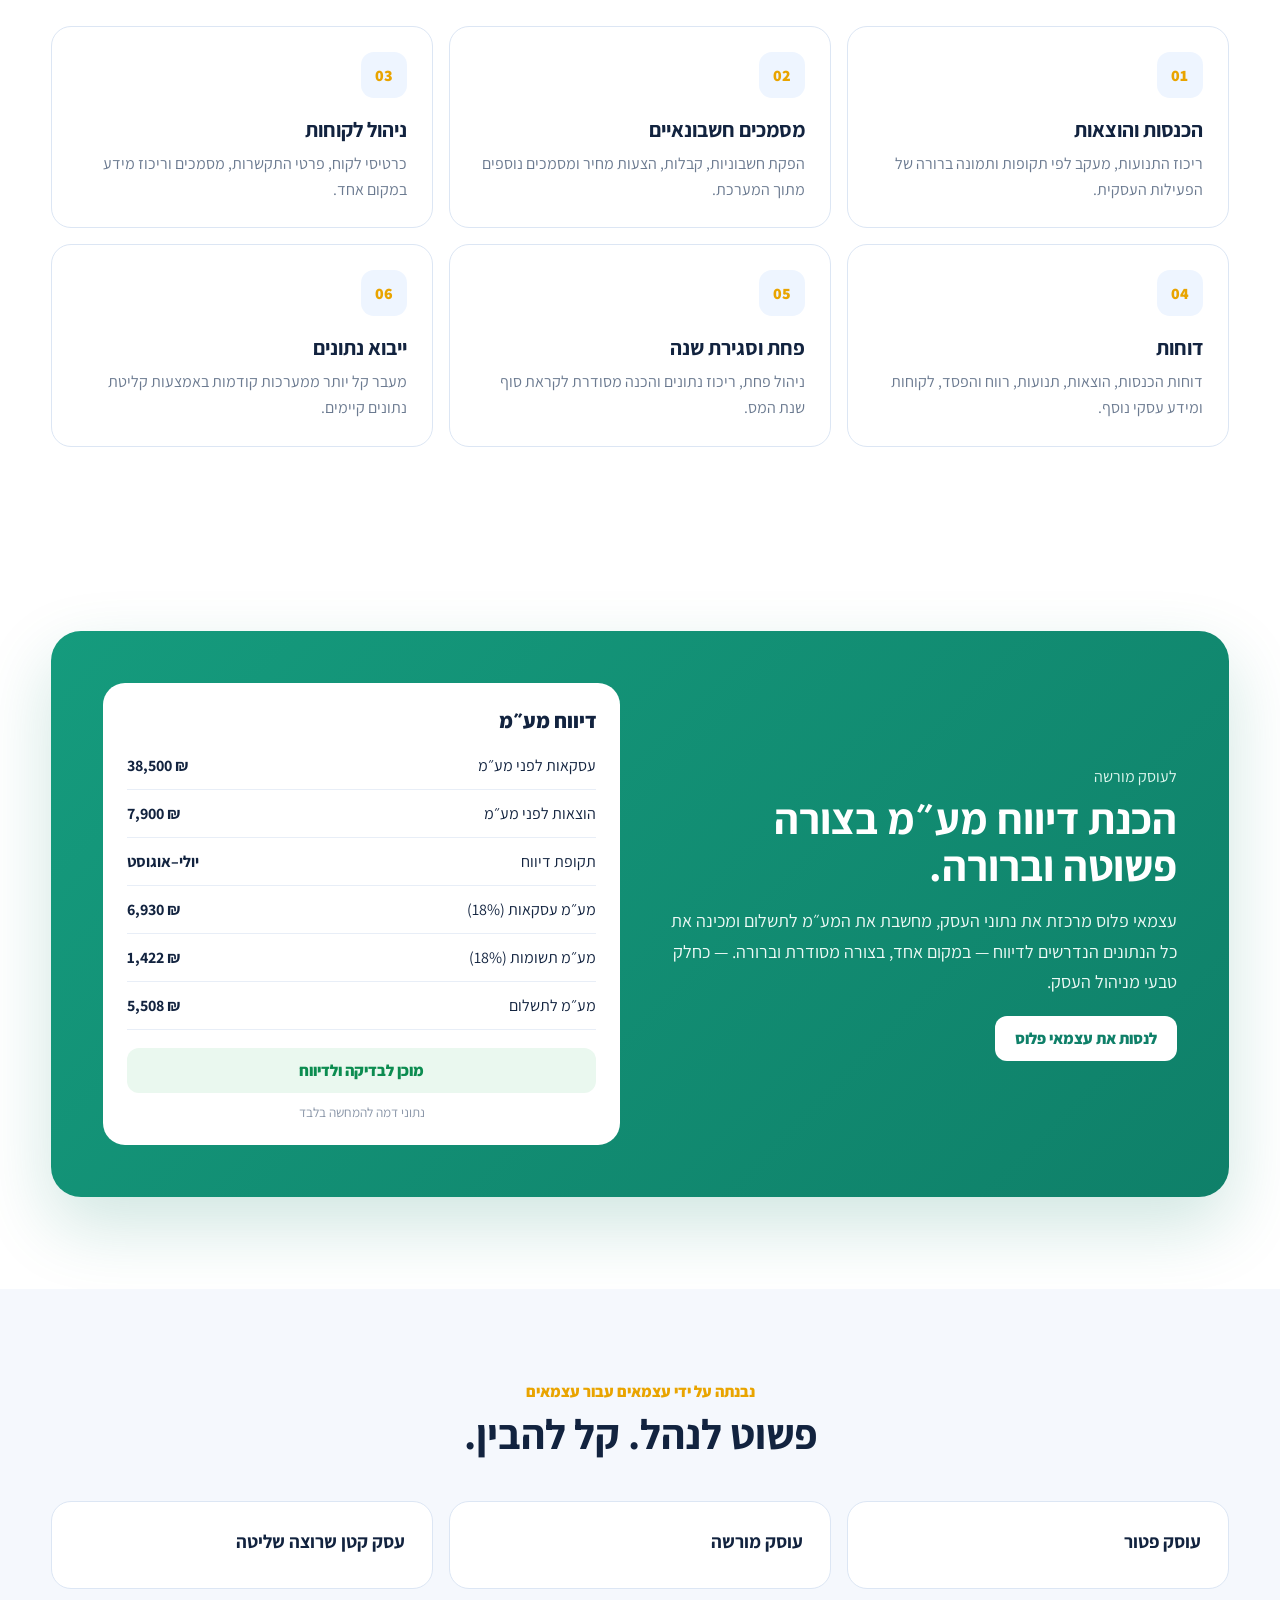
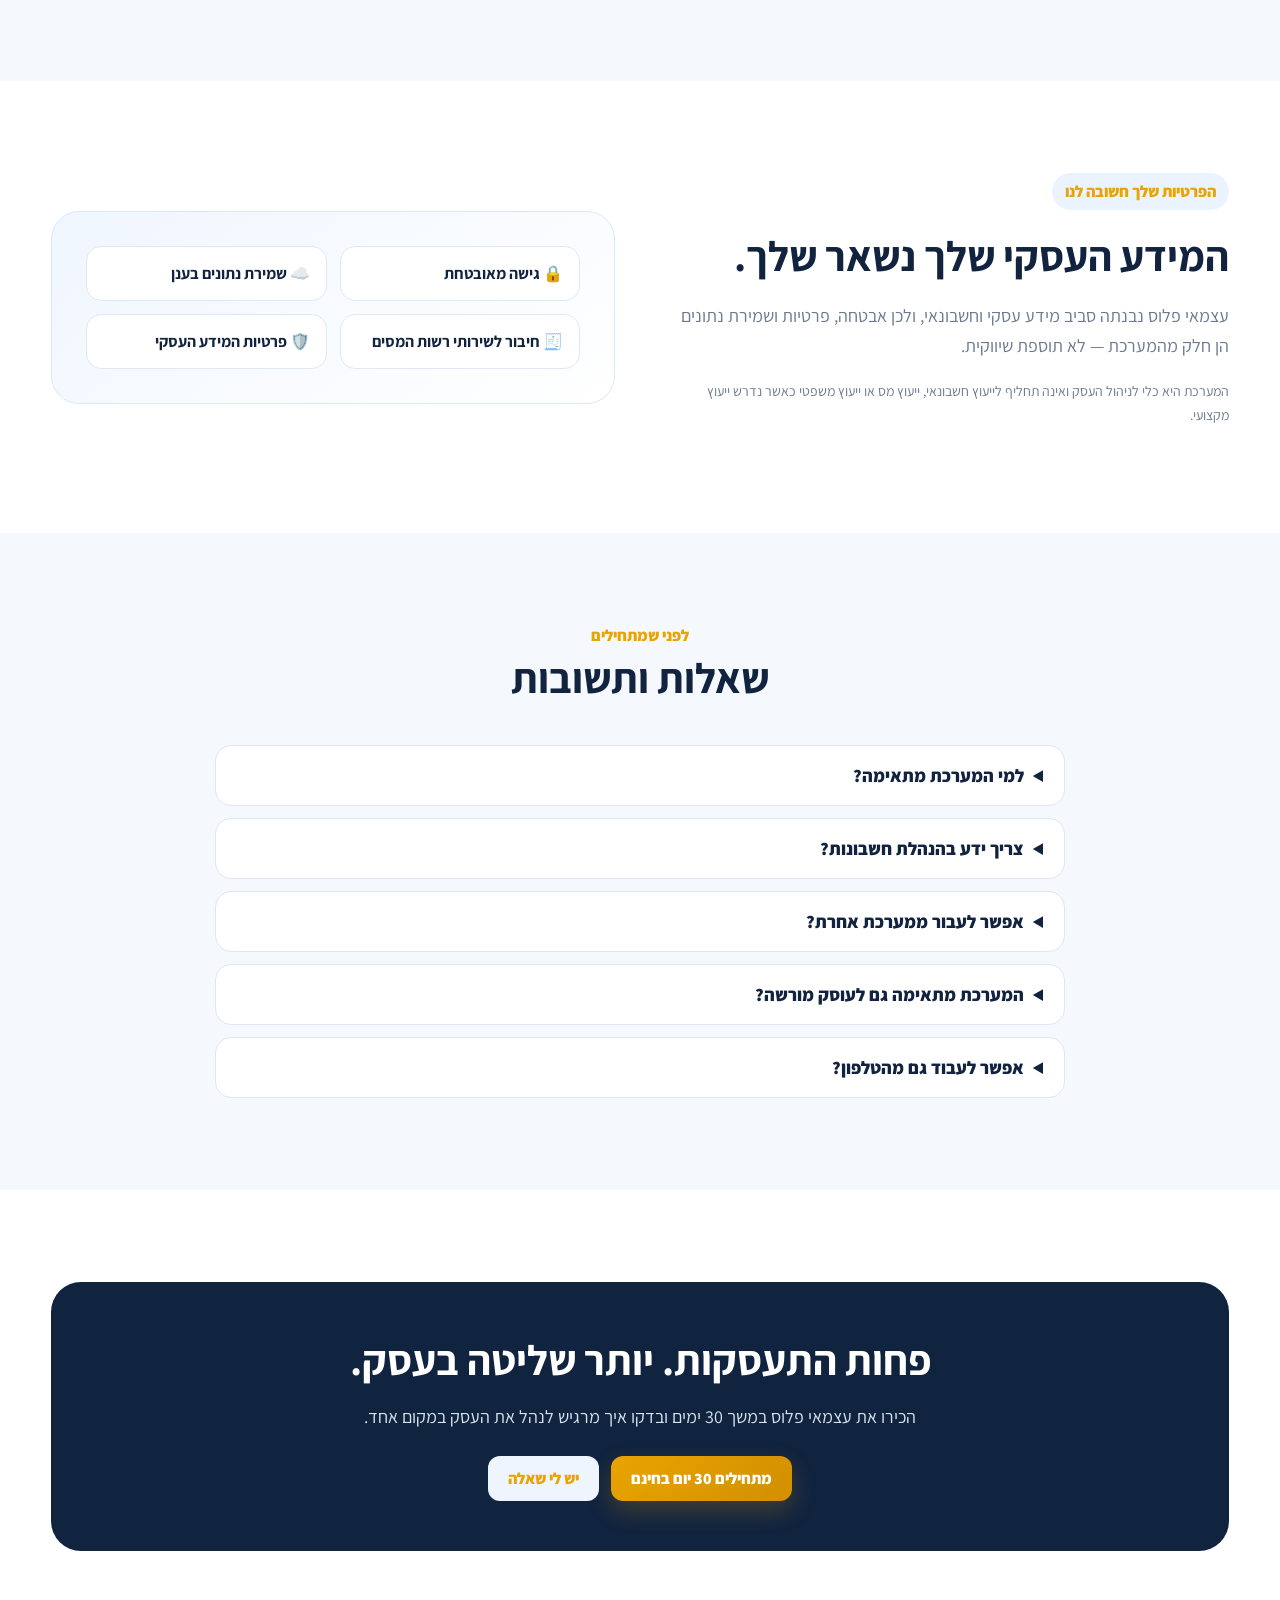
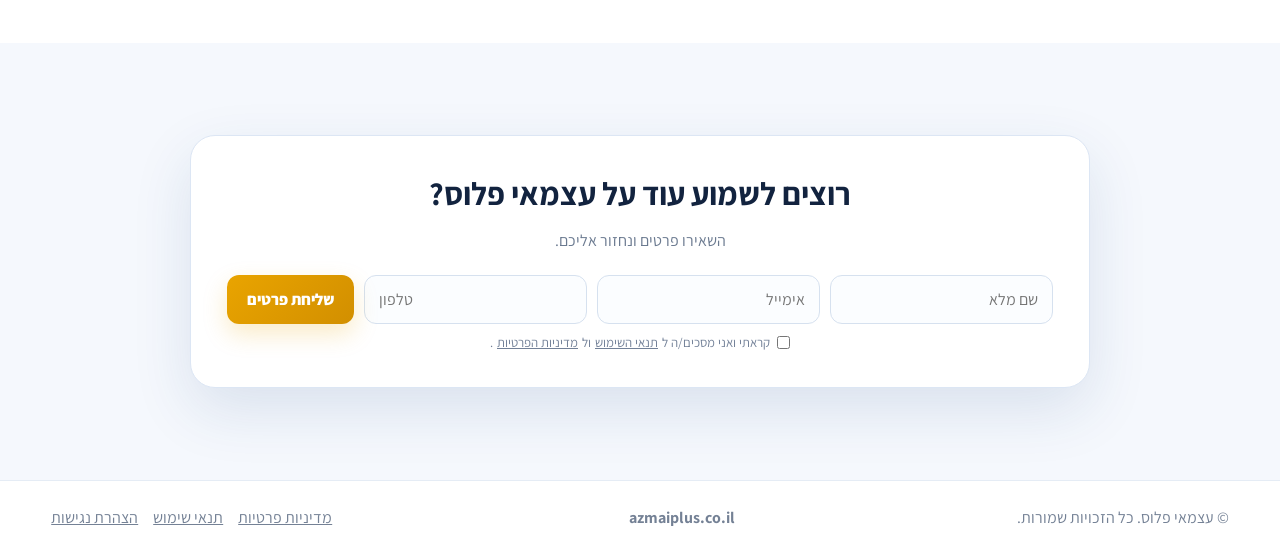
==== commit 3653575d: "Update index.html" ====
--- a/index.html
+++ b/index.html
@@ -5,8 +5,8 @@
   <meta name="viewport" content="width=device-width, initial-scale=1.0" />
   <title>עצמאי פלוס | לנהל את העסק במקום אחד</title>
   <meta name="description" content="עצמאי פלוס היא מערכת לניהול העסק לעצמאים: הכנסות והוצאות, מסמכים, לקוחות, דוחות, מע״מ, פחת וסגירת שנה — במקום אחד." />
-  <link rel="icon" type="image/png" href="assets/azmaiplus-logo.png" />
-  <link rel="apple-touch-icon" href="assets/azmaiplus-logo.png" />
+  <link rel="icon" type="image/png" href="assets/azmaiplus-logo.png?v=20261010" />
+  <link rel="apple-touch-icon" href="assets/azmaiplus-logo.png?v=20261010" />
   <style>
     @import url('https://fonts.googleapis.com/css2?family=Assistant:wght@400;500;600;700;800&display=swap');
     :root{--blue:#e9a400;--blue2:#d28f00;--navy:#12233f;--muted:#6b7a90;--bg:#f5f8fd;--soft:#eef5ff;--line:#dce6f4;--green:#10a45f;--yellow:#f5b51b;--white:#fff;--shadow:0 22px 60px rgba(24,65,125,.12);--radius:24px}
@@ -46,7 +46,8 @@
     body.a11y-links a{text-decoration:underline!important;text-decoration-thickness:2px!important;text-underline-offset:3px!important}
     @media (prefers-reduced-motion: reduce){html{scroll-behavior:auto}*,*::before,*::after{animation-duration:.01ms!important;animation-iteration-count:1!important;transition-duration:.01ms!important;scroll-behavior:auto!important}.btn:hover,.feature:hover{transform:none}}
 
-    @media(max-width:900px){.nav-links{display:none}.nav-actions .btn-outline{display:none}.hero{padding-top:48px}.hero-grid,.difference,.vat,.security{grid-template-columns:1fr}.hero-text{text-align:center}.hero-points{max-width:560px;margin:24px auto;text-align:right}.hero-actions{justify-content:center}.product-stage{min-height:420px}.features-grid,.audience{grid-template-columns:1fr 1fr}.trust-grid{grid-template-columns:1fr 1fr}.trust-item:nth-child(2){border-left:0}.form{grid-template-columns:1fr 1fr}.form button{grid-column:1/-1}.phone{left:2px}.vat{padding:36px}.section-head h2,.difference h2,.vat h2,.security h2{font-size:36px}}
+    @media(max-width:900px){.nav-links{display:none}.nav-actions .btn-outline{display:inline-flex}.hero{padding-top:48px}.hero-grid,.difference,.vat,.security{grid-template-columns:1fr}.hero-text{text-align:center}.hero-points{max-width:560px;margin:24px auto;text-align:right}.hero-actions{justify-content:center}.product-stage{min-height:420px}.features-grid,.audience{grid-template-columns:1fr 1fr}.trust-grid{grid-template-columns:1fr 1fr}.trust-item:nth-child(2){border-left:0}.form{grid-template-columns:1fr 1fr}.form button{grid-column:1/-1}.phone{left:2px}.vat{padding:36px}.section-head h2,.difference h2,.vat h2,.security h2{font-size:36px}}
+    @media(max-width:600px){.nav{gap:8px}.nav-actions{gap:6px;flex-wrap:nowrap}.nav-actions .btn{font-size:12px!important;padding:9px 9px!important;white-space:nowrap}.nav-actions .btn-outline{display:inline-flex}}
     @media(max-width:600px){.consent{flex-wrap:wrap;white-space:normal}.container{width:min(94%,1180px)}.nav{height:68px}.brand span{display:none}.brand img{width:42px;height:42px}.nav-actions .btn-blue{font-size:14px;padding:10px 13px}.hero h1{font-size:46px}.lead{font-size:18px}.hero-points{grid-template-columns:1fr}.browser{transform:none}.product-stage{min-height:365px}.phone{width:120px;bottom:-10px}.phone-screen{min-height:220px}.stats{grid-template-columns:1fr 1fr}.demo-grid{grid-template-columns:1fr 1fr}.demo-card:nth-child(3){display:none}.trust-grid,.features-grid,.audience,.security-list{grid-template-columns:1fr}.trust-item{border-left:0;border-bottom:1px solid #edf1f7}.form{grid-template-columns:1fr}.form button{grid-column:auto}.consent{grid-column:auto}.cta,.lead-box{padding:28px 20px}.cta h2{font-size:34px}.section-head h2{font-size:34px}section.content{padding:68px 0}.footer-row{flex-direction:column;text-align:center}}
   </style>
 
@@ -89,7 +90,7 @@
   <div class="container nav">
     <a class="brand" href="#"><img src="assets/azmaiplus-logo.png" alt="עצמאי פלוס"><span>עצמאי פלוס</span></a>
     <nav class="nav-links" aria-label="ניווט ראשי"><a href="#why">למה עצמאי פלוס</a><a href="#features">יכולות המערכת</a><a href="#vat">מע״מ</a><a href="#faq">שאלות ותשובות</a></nav>
-    <div class="nav-actions"><a class="btn btn-outline" href="https://app.azmaiplus.co.il">התחברות לאפליקציה</a><a class="btn btn-blue" href="https://app.azmaiplus.co.il">14 ימי ניסיון חינם</a></div>
+    <div class="nav-actions"><a class="btn btn-outline" href="https://app.azmaiplus.co.il">התחברות לאפליקציה</a><a class="btn btn-blue" href="https://app.azmaiplus.co.il">30 ימי ניסיון חינם</a></div>
   </div>
 </header>
 
@@ -101,7 +102,7 @@
       <h1>לנהל את העסק שלך<br><span>במקום אחד.</span></h1>
       <p class="lead">עצמאי פלוס מרכזת את ניהול העסק במקום אחד — מסמכים, הכנסות והוצאות, לקוחות, דוחות, מע״מ ועוד. פחות מערכות, פחות התעסקות, יותר שליטה.</p>
       <div class="hero-points"><div>הפקת מסמכים חשבונאיים</div><div>ניהול הכנסות והוצאות</div><div>הכנת דיווח מע״מ</div><div>דוחות ותמונת מצב עסקית</div></div>
-      <div class="hero-actions"><a class="btn btn-blue" href="https://app.azmaiplus.co.il">מתחילים 14 יום בחינם</a><a class="btn btn-outline" href="#contact">רוצה לשמוע עוד?</a></div>
+      <div class="hero-actions"><a class="btn btn-blue" href="https://app.azmaiplus.co.il">מתחילים 30 יום בחינם</a><a class="btn btn-outline" href="#contact">רוצה לשמוע עוד?</a></div>
       <div class="micro">ללא התחייבות בתקופת הניסיון</div>
     </div>
     <div class="product-stage" aria-hidden="true">
@@ -119,7 +120,7 @@
   </div>
 </section>
 
-<div class="trust-strip"><div class="container trust-grid"><div class="trust-item"><b>עסק במקום אחד</b>ניהול שוטף מסודר</div><div class="trust-item"><b>לעצמאים בישראל</b>פטור ומורשה</div><div class="trust-item"><b>גישה מכל מכשיר</b>מחשב ונייד</div><div class="trust-item"><b>14 ימי ניסיון</b>להכיר לפני שמחליטים</div></div></div>
+<div class="trust-strip"><div class="container trust-grid"><div class="trust-item"><b>עסק במקום אחד</b>ניהול שוטף מסודר</div><div class="trust-item"><b>לעצמאים בישראל</b>פטור ומורשה</div><div class="trust-item"><b>גישה מכל מכשיר</b>מחשב ונייד</div><div class="trust-item"><b>30 ימי ניסיון</b>להכיר לפני שמחליטים</div></div></div>
 
 <section id="why" class="content soft"><div class="container difference">
   <div><div class="eyebrow">יותר מהפקת מסמכים</div><h2>לא עוד תוכנה להפקת חשבוניות.<br>מערכת לניהול העסק שלך.</h2><p>עצמאי פלוס נבנתה כדי לאפשר לך לדעת בכל רגע מה קורה עם הכסף שלך, לחבר בין הפעולות השוטפות — מהכנסה והוצאה, דרך לקוחות ומסמכים ועד מע״מ, דוחות וסגירת שנה.</p><a class="btn btn-blue" href="#features">מה אפשר לעשות בעצמאי פלוס?</a></div>
@@ -164,7 +165,7 @@
   </div>
 </div></section>
 
-<section class="content"><div class="container"><div class="cta"><h2>פחות התעסקות. יותר שליטה בעסק.</h2><p>הכירו את עצמאי פלוס במשך 14 ימים ובדקו איך מרגיש לנהל את העסק במקום אחד.</p><div class="hero-actions"><a class="btn btn-blue" href="https://app.azmaiplus.co.il">מתחילים 14 יום בחינם</a><a class="btn btn-light" href="#contact">יש לי שאלה</a></div></div></div></section>
+<section class="content"><div class="container"><div class="cta"><h2>פחות התעסקות. יותר שליטה בעסק.</h2><p>הכירו את עצמאי פלוס במשך 30 ימים ובדקו איך מרגיש לנהל את העסק במקום אחד.</p><div class="hero-actions"><a class="btn btn-blue" href="https://app.azmaiplus.co.il">מתחילים 30 יום בחינם</a><a class="btn btn-light" href="#contact">יש לי שאלה</a></div></div></div></section>
 
 <section id="contact" class="content soft"><div class="container"><div class="lead-box">
   <h2>רוצים לשמוע עוד על עצמאי פלוס?</h2><p>השאירו פרטים ונחזור אליכם.</p>
